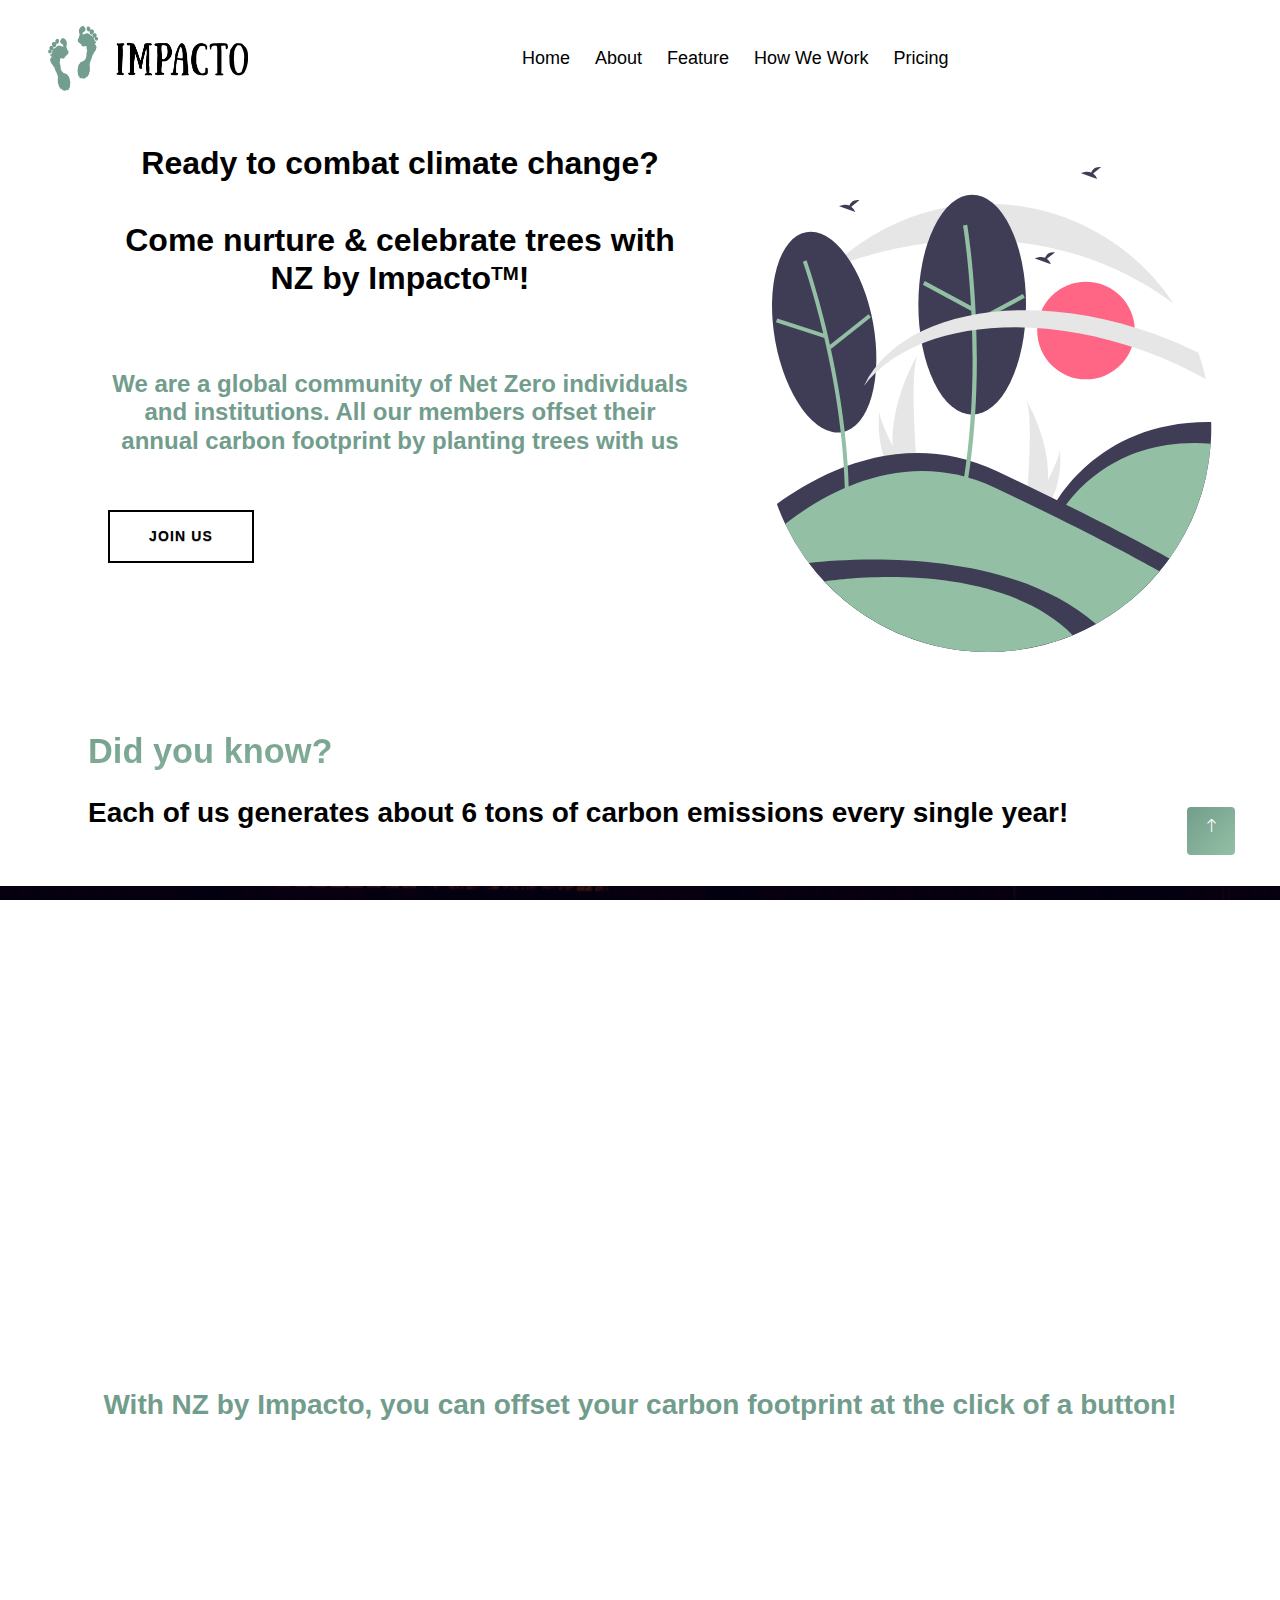
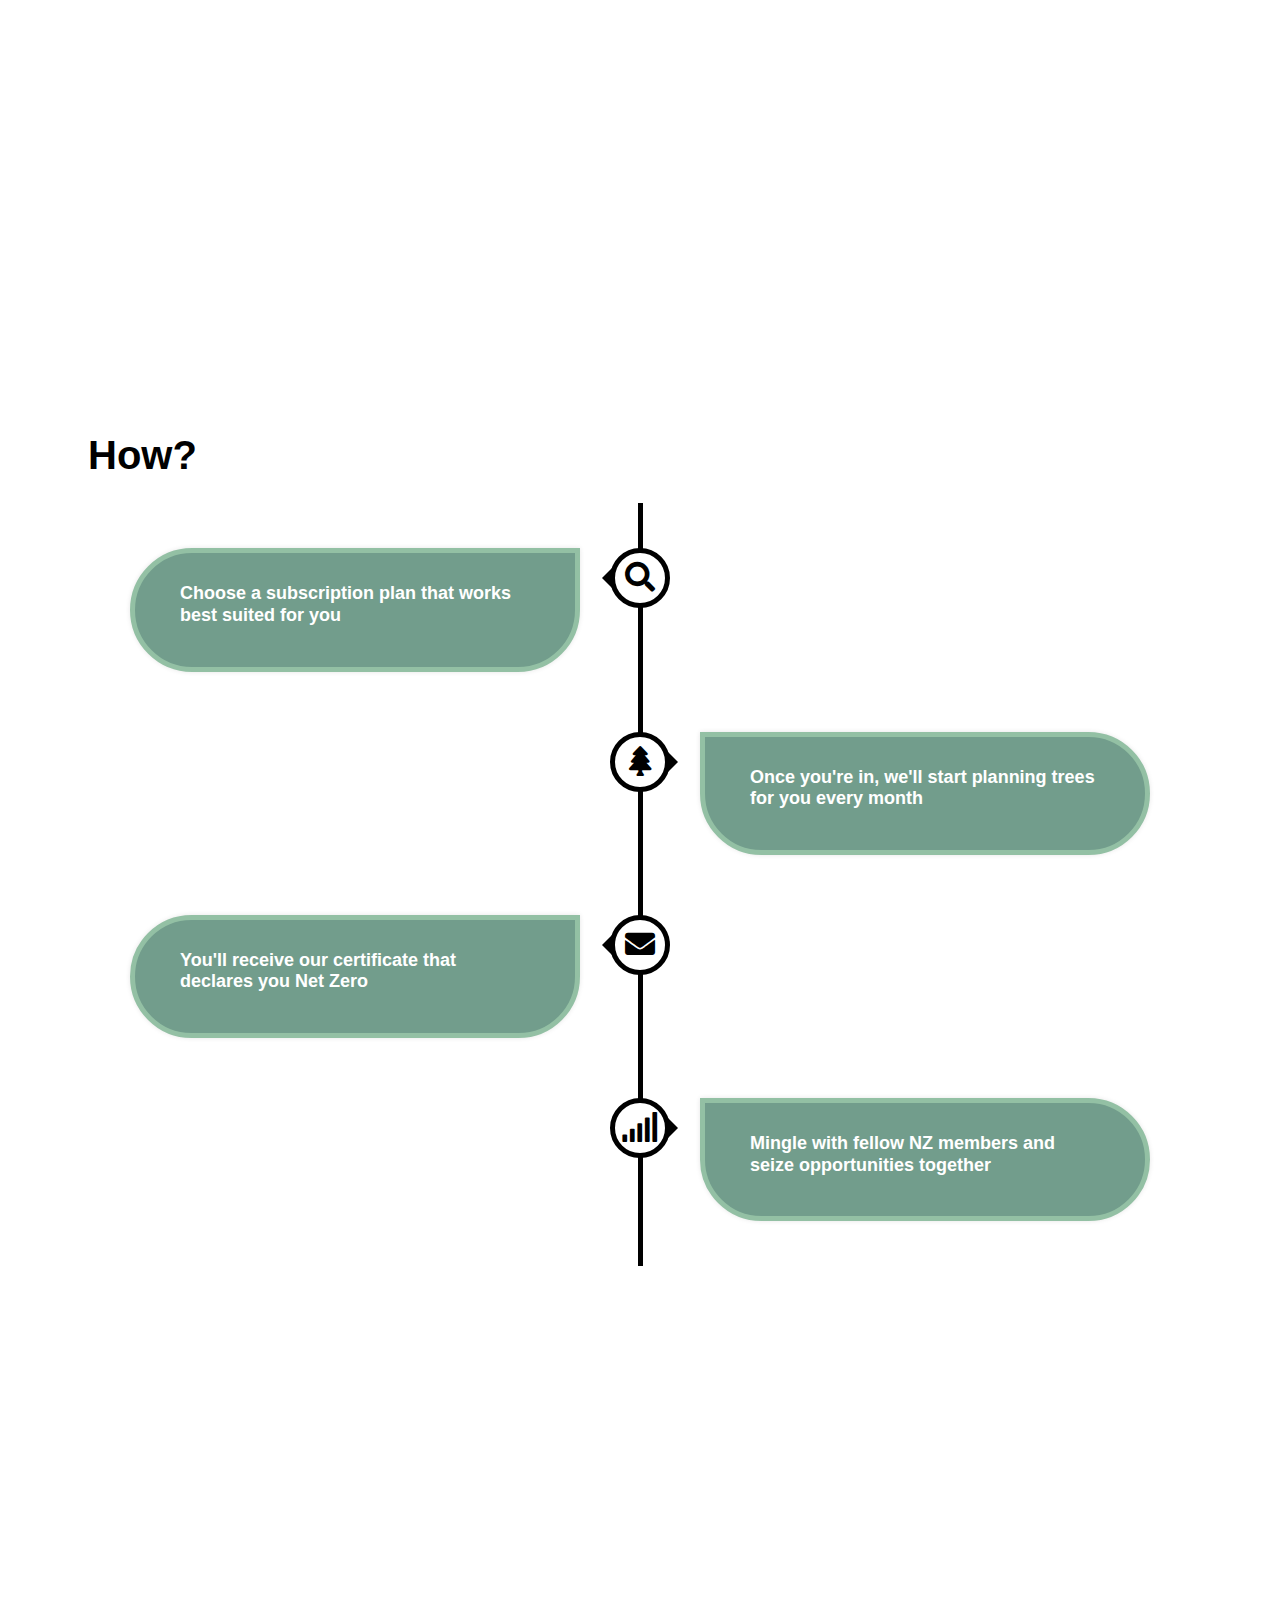
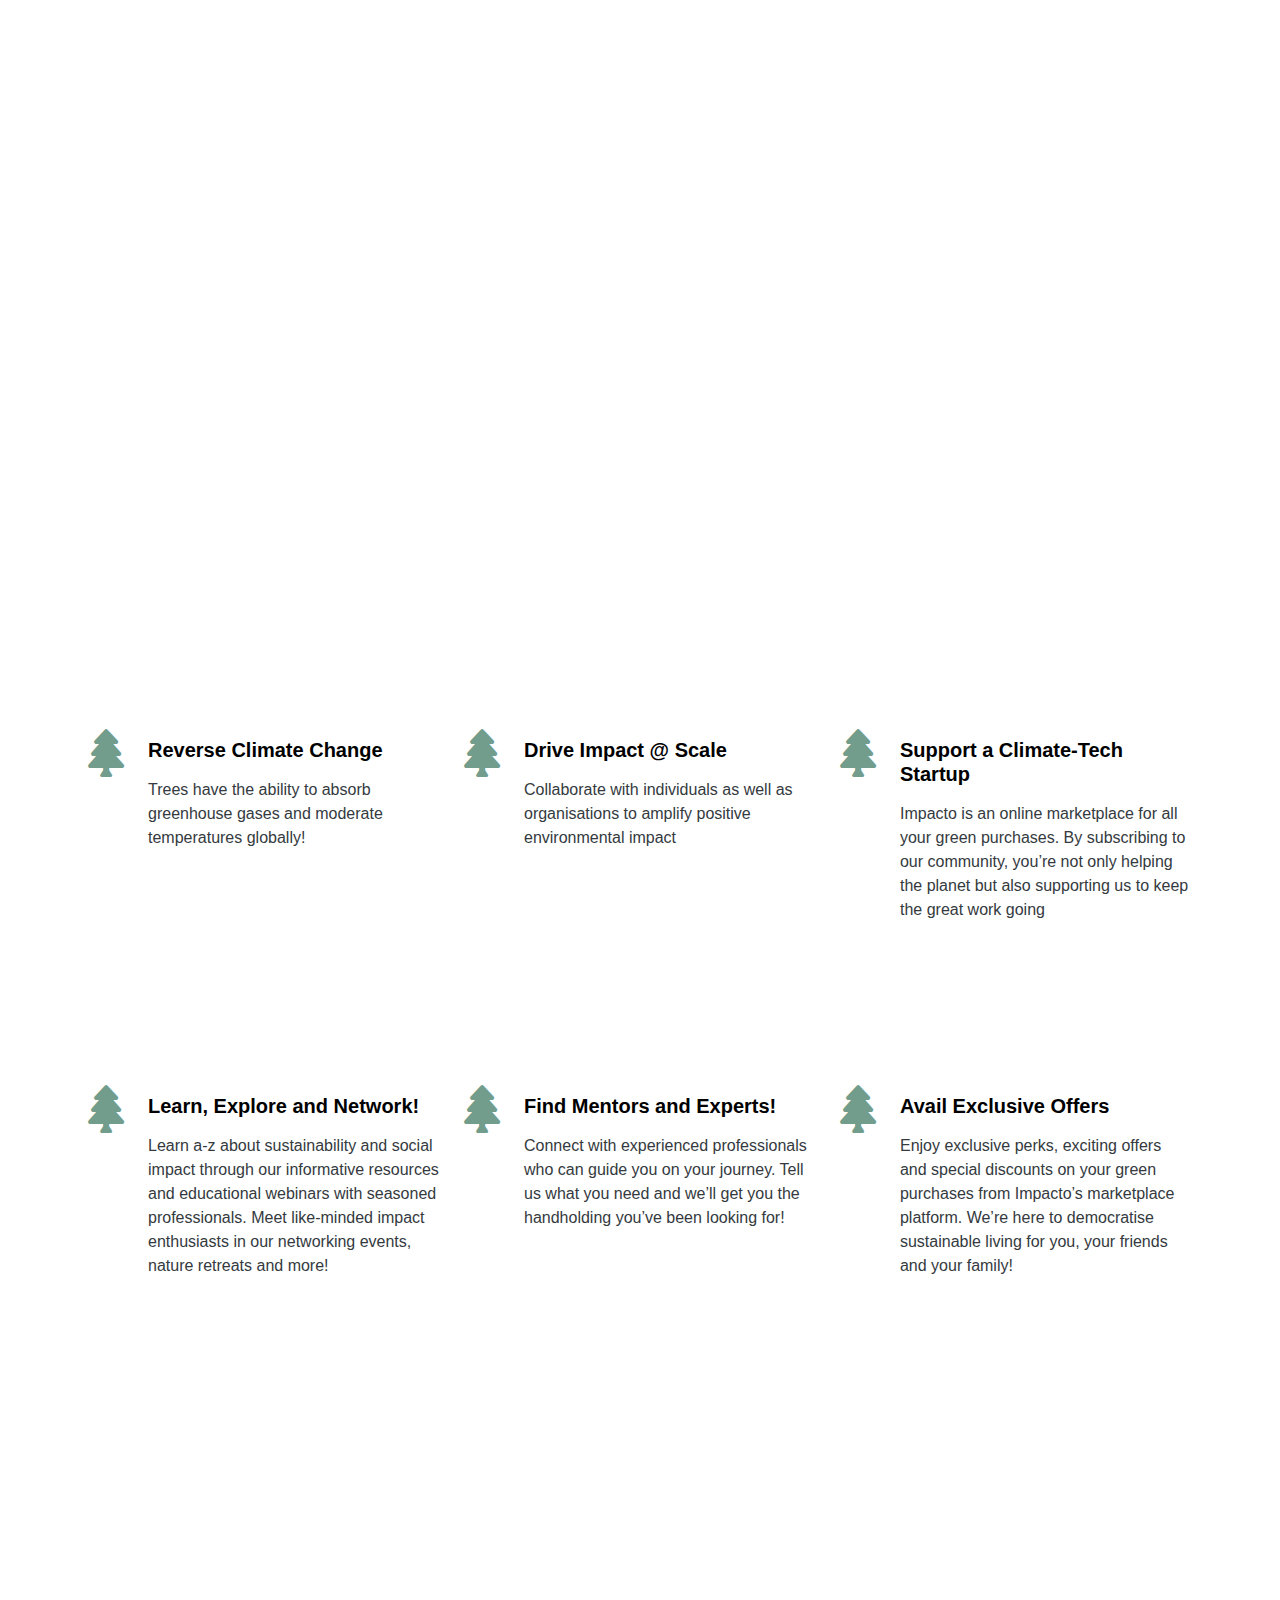
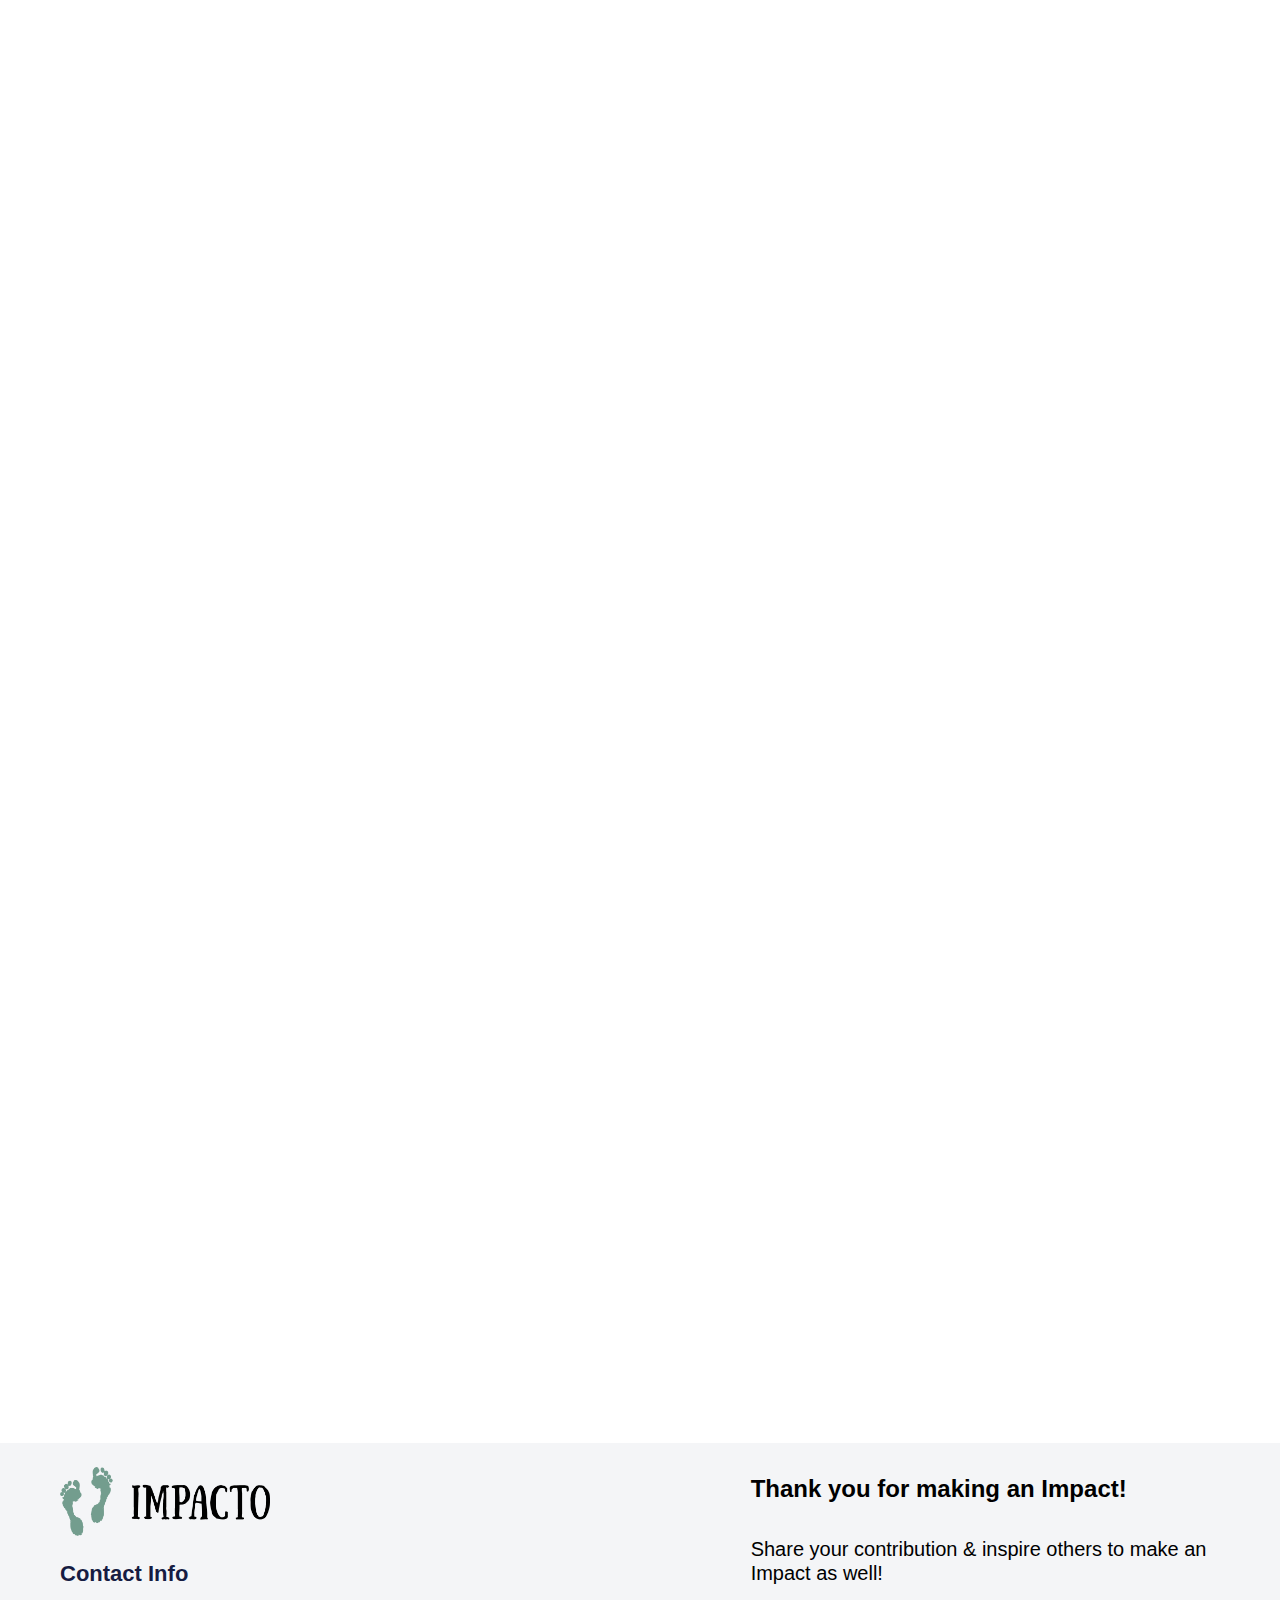
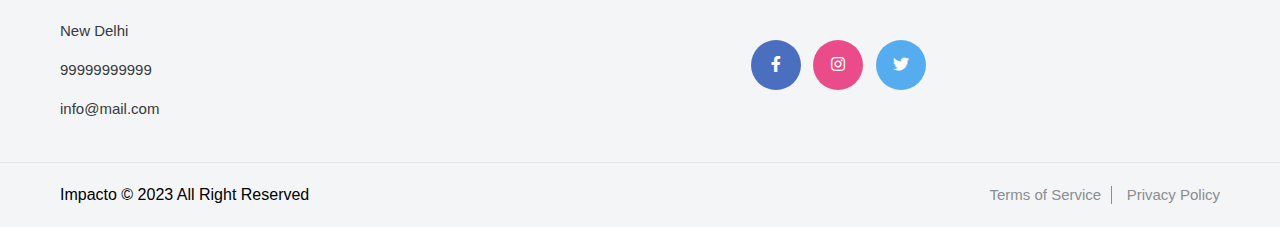
==== index.html @ 7f981d66 "Update index.html" ====
<!DOCTYPE html>
<html lang="en">
  <head>
    <meta charset="utf-8">
    <title>Impacto</title>
    <meta content="width=device-width, initial-scale=1.0" name="viewport">
    <meta content="" name="keywords">
    <meta content="" name="description">
    <!-- Favicon -->
    <link href="img/LOGO_FINAL/IMPACTO_LOGO_FINAL-03.png" rel="icon">
    <!-- <link href="https://fonts.cdnfonts.com/css/sunday" rel="stylesheet"> -->
    <!-- <link href="https://www.dafontfree.net/embed/c3VuZGF5LXJlZ3VsYXImZGF0YS81MS9zLzIxOTYzL1N1bmRheS1SZWd1bGFyLm90Zg" rel="stylesheet" type="text/css"/> -->
    <!-- Icon Font Stylesheet -->
    <link href="https://cdnjs.cloudflare.com/ajax/libs/font-awesome/5.10.0/css/all.min.css" rel="stylesheet">
    <link href="https://cdn.jsdelivr.net/npm/bootstrap-icons@1.4.1/font/bootstrap-icons.css" rel="stylesheet">
    <!-- Libraries Stylesheet -->
    <link href="lib/animate/animate.min.css" rel="stylesheet">
    <link href="lib/owlcarousel/assets/owl.carousel.min.css" rel="stylesheet">
    <!-- Customized Bootstrap Stylesheet -->
    <link href="css/bootstrap.min.css" rel="stylesheet">
    <!-- Template Stylesheet -->
    <link href="css/style.css" rel="stylesheet">
  </head>
  <body data-bs-spy="scroll" data-bs-target=".navbar" data-bs-offset="51">
    <div class="container-xxl bg-brn p-0">
      <!-- Navbar & Hero Start -->
      <div class="container-xxl position-relative p-0" id="home">
        <nav class="navbar navbar-expand-lg navbar-light px-4 px-lg-5 py-3 py-lg-0">
          <a href="" class="navbar-brand p-0">
            <img src="img/LOGO_FINAL/cropped_logo.png" alt="Logo">
          </a>
          <button class="navbar-toggler" type="button" data-bs-toggle="collapse" data-bs-target="#navbarCollapse">
            <span class="fa fa-bars"></span>
          </button>
          <div class="collapse navbar-collapse" id="navbarCollapse">
            <div class="navbar-nav mx-auto py-0">
              <a href="#home" class="nav-item nav-link">Home</a>
              <a href="#about" class="nav-item nav-link">About</a>
              <a href="#feature" class="nav-item nav-link">Feature</a>
              <a href="#work" class="nav-item nav-link">How We Work</a>
              <a href="#pricing" class="nav-item nav-link">Pricing</a>
            </div>
            <!-- <div class="col-md-3 col-sm-3 col-xs-6" style="margin-top:-2rem;"><a href="#" class="btn btn-sm animated-button thar-three"><b>Join Us</b></a></div> -->
            <!-- <a href="" class="btn btn-secondary-gradient rounded-pill py-2 px-4 ms-3 d-none d-lg-block">Join Us</a> -->
          </div>
        </nav>
        <main class="main">
   <section class="section banner banner-section">
      <div class="container banner-column">
         <img class="banner-image" src="img/undraw_nature_m5ll.svg" alt="Illustration">
         <div class="container px-lg-5">
            <div class="row g-5">
              <h1 style="text-align: center; font-size: 2rem;">Ready to combat climate change? <br>
                <br>Come nurture & celebrate trees with NZ by Impacto<sup style="font-size:1.2rem">TM</sup>!
              </h1>
              <br>
              <div class="text-center text-lg-start">
                <h3 class=" animated slideInDown" style="color: #729D8C;text-align: center;  font-size: 1.5rem;margin-top: 3rem;">We are a global community of Net Zero individuals and institutions. All our members offset their annual carbon footprint by planting trees with us</h3>
                <br>
                <br>
                <div class="col-md-3 col-sm-3 col-xs-6" style="margin-top:-2rem; margin-bottom: 7rem; ">
                  <!-- <a href="#" class="btn btn-sm animated-button thar-three"><b>Read More</b></a>  -->
                  <a href="#" class="btn btn-sm animated-button thar-three animated slideInRight" style="background-color: #fff;">
                    <b>Join Us</b>
                  </a>
                </div>
              </div>
            </div>
          </div>
      </div>
   </section>
</main>
      </div>
      <!-- Navbar & Hero End -->
      <!-- <div class="parallax"><h1 style="color: #fff;">We Love Trees</h1></div> -->
      <!-- About Start -->
      <div class="container-xxl py-5" id="about">
        <div class="container py-5 px-lg-5">
          <div class="row g-5 align-items-center">
            <h5 class="text-primary-gradient fw-medium">
              <b></b>
            </h5>
            <h5 class="text-primary-gradient fw-medium" style="font-size:2.15rem;">
              <b> Did you know?</b>
            </h5>
            <!-- <h1 class="mb-4">Did you know?</h1> -->
            <h3 class="mb-4" style="text-align: justify;">Each of us generates about 6 tons of carbon emissions every single year!</h3>
          </div>
        </div>
      </div>
      <div class="parallax p-14" style="height: 50vh;">
        <!-- <h1 style="color: #fff;">We Love Trees</h1>  -->
      </div>
      <div class="container-xxl py-5" id="about">
        <div class="container py-5 px-lg-5">
          <div class="row g-5 align-items-center">
            <h5 class="text-primary-gradient fw-medium">
              <b></b>
            </h5>
            <div class="text-center text-lg-start">
              <!-- <h3 class=" animated slideInDown" style="color: #729D8C;text-align: center; font-family: cursive;">We are a global community of Net Zero individuals and institutions. All our members offset their carbon footprint by planting trees through Impacto!</h3> -->

              <h3 class=" animated slideInDown" style="color: #729D8C;text-align: center; ">
              With NZ by Impacto, you can offset your carbon footprint at the click of a button!</h3>
              <br>
              <br>
              <!-- 
                            <a href="" class="btn btn-secondary-gradient py-sm-3 px-4 px-sm-5 rounded-pill animated slideInRight">Read More</a><a href="" class="btn btn-secondary-gradient py-sm-3 px-4 px-sm-5 rounded-pill animated slideInRight">Contact Us</a> -->
            </div>
          </div>
        </div>
      </div>
      <div class="parallax p-5" style="height: 50vh;">
        <!-- <h1 style="color: #fff;">We Love Trees</h1>  -->
      </div>
      <!-- About End -->
      <div class="container-xxl py-5" id="work">
        <div class="container py-5 px-lg-5">
          <div class="row g-5 align-items-center">
            <h1 class="mb-4" style="margin-top: 5.5rem;">How?</h1>
            <div class="timeline2">
              <div class="container2 left">
                <i class="icon fa fa-search"></i>
                <div class="date"></div>
                <div class="content">
                  <h2>
                    <a href="#pricing" onMouseOver="this.style.color='#262B47'" onMouseOut="this.style.color='#fff'">Choose a subscription plan that works best suited for you</a>
                  </h2>
                </div>
              </div>
              <div class="container2 right">
                <i class="icon fa fa-tree"></i>
                <div class="date"></div>
                <div class="content">
                  <h2>Once you're in, we'll start planning trees for you every month</h2>
                </div>
              </div>
              <div class="container2 left">
                <i class="icon fa fa-envelope"></i>
                <div class="date"></div>
                <div class="content">
                  <h2>You'll receive our certificate that declares you Net Zero</h2>
                </div>
              </div>
              <div class="container2 right">
                <i class="icon fa fa-signal"></i>
                <div class="date"></div>
                <div class="content">
                  <h2>Mingle with fellow NZ members and seize opportunities together</h2>
                </div>
              </div>
            </div>
          </div>
        </div>
      </div>
      <div class="parallax p-2">
        <!-- <h1 style="color: #fff;">We Love Trees</h1>  -->
      </div>
      <!-- Features Start -->
      <div class="container-xxl py-5" id="feature">
        <div class="container py-5 px-lg-5">
          <div class="text-center wow fadeInUp" data-wow-delay="0.1s">
            <h5 class="text-primary-gradient fw-medium" style="font-size:2.15rem">
              <b>What’s in it for the planet?</b>
            </h5>
            <!-- <h3 class="mb-4">Curiosi-tree about our plan?</h3><h4 class="mb-4">What’s in it for the planet? </h4> -->
          </div>
          <div class="row mb-6">
            <div class="col-md-4">
              <div class="home-icon-block">
                <i aria-hidden="true" class="me-3 icon fa-3x fa fa-tree" style="color:#729d8c"></i>
                <div>
                  <h5 class="mb-3" style="color:#000;">
                    <b>Reverse Climate Change</b>
                  </h5>
                  <p class="m-0">Trees have the ability to absorb greenhouse gases and moderate temperatures globally!</p>
                </div>
              </div>
            </div>
            <div class="col-md-4">
              <div class="home-icon-block">
                <i aria-hidden="true" class="me-3 icon fa-3x fa fa-tree" style="color:#729d8c"></i>
                <div>
                  <h5 class="mb-3" style="color:#000;">
                    <b>Drive Impact @ Scale</b>
                  </h5>
                  <p class="m-0">Collaborate with individuals as well as organisations to amplify positive environmental impact </p>
                </div>
              </div>
            </div>
            <div class="col-md-4">
              <div class="home-icon-block">
                <i aria-hidden="true" class="me-3 icon fa-3x fa fa-tree" style="color:#729d8c"></i>
                <div>
                  <h5 class="mb-3" style="color:#000;">
                    <b>Support a Climate-Tech Startup</b>
                  </h5>
                  <p class="m-0">Impacto is an online marketplace for all your green purchases. By subscribing to our community, you’re not only helping the planet but also supporting us to keep the great work going</p>
                </div>
              </div>
            </div>
          </div>
        </div>
      </div>
      <!-- Features End -->
      <!--   <h1 style="text-align: center;color: #729D8C;">Ready to combat climate change? <br><br>Come nurture and celebrate trees with NZ by Impacto<sup style="font-size:1.4rem">TM</sup>!
              </h1> -->
      <!-- Features Start -->
      <div class="container-xxl py-5" id="feature">
        <div class="container py-5 px-lg-5">
          <div class="text-center wow fadeInUp" data-wow-delay="0.1s">
            <h5 class="text-primary-gradient fw-medium">
              <b></b>
            </h5>
            <h5 class="text-primary-gradient fw-medium" style="font-size:2.15rem">
              <b>What’s in it for the you?</b>
            </h5>
          </div>
          <div class="row mb-6">
            <div class="col-md-4">
              <div class="home-icon-block">
                <i aria-hidden="true" class="me-3 icon fa-3x fa fa-tree" style="color:#729d8c"></i>
                <div>
                  <h5 class="mb-3" style="color:#000;">
                    <b>Learn, Explore and Network!</b>
                  </h5>
                  <p class="m-0">Learn a-z about sustainability and social impact through our informative resources and educational webinars with seasoned professionals. Meet like-minded impact enthusiasts in our networking events, nature retreats and more! </p>
                </div>
              </div>
            </div>
            <div class="col-md-4">
              <div class="home-icon-block">
                <i aria-hidden="true" class="me-3 icon fa-3x fa fa-tree" style="color:#729d8c"></i>
                <div>
                  <h5 class="mb-3" style="color:#000;">
                    <b>Find Mentors and Experts!</b>
                  </h5>
                  <p class="m-0">Connect with experienced professionals who can guide you on your journey. Tell us what you need and we’ll get you the handholding you’ve been looking for!</p>
                </div>
              </div>
            </div>
            <div class="col-md-4">
              <div class="home-icon-block">
                <i aria-hidden="true" class="me-3 icon fa-3x fa fa-tree" style="color:#729d8c"></i>
                <div>
                  <h5 class="mb-3" style="color:#000;">
                    <b>Avail Exclusive Offers</b>
                  </h5>
                  <p class="m-0">Enjoy exclusive perks, exciting offers and special discounts on your green purchases from Impacto’s marketplace platform. We’re here to democratise sustainable living for you, your friends and your family!</p>
                </div>
              </div>
            </div>
          </div>
        </div>
      </div>
      <!-- Features End -->
      <div class="parallax p-3">
        <!-- <h1 style="color: #fff;">We Love Trees</h1>  -->
      </div>
      <br>
      <br>
      <br>
      <!-- Pricing Start -->
      <div class="container-xxl py-5" id="pricing">
        <div class="container py-5 px-lg-5">
          <div class="text-center wow fadeInUp" data-wow-delay="0.1s">
            <h5 class="text-primary-gradient fw-medium" style="font-size:2.15rem">
              <b>Choose Your Plan</b>
            </h5>
            <h3 class="mb-4">No matter where you are on the Earth, a small step can let you drive large impact!</h3>
          </div>
          <div class="tab-class text-center pricing wow fadeInUp" data-wow-delay="0.1s">
            <ul class="nav nav-pills d-inline-flex justify-content-center bg-primary-gradient rounded-pill mb-5">
              <li class="nav-item">
                <button class="nav-link active" data-bs-toggle="pill" href="#tab-1">India</button>
              </li>
              <li class="nav-item">
                <button class="nav-link" data-bs-toggle="pill" href="#tab-2">Global</button>
              </li>
            </ul>
            <div class="tab-content text-start">
              <div id="tab-1" class="tab-pane fade show p-0 active">
                <div class="row g-4">
                  <div class="col-lg-4">
                    <div class="bg-light rounded">
                      <!-- <img class="img-fluid" src="img/Images/trees-g524b28782_1920.jpg" alt=""> -->
                      <div class="border-bottom p-4 mb-4">
                        <h4 class="text-primary-gradient mb-1" style="text-align:center;">Individual Plan</h4>
                        <!-- <span>Powerful & Awesome Features</span> -->
                      </div>
                      <div class="p-4 pt-0">
                        <!-- <h1 class="mb-3"><small class="align-top" style="font-size: 22px; line-height: 45px;">Monthly Plan</small></h1> -->
                        <ul class="nav nav-pills d-inline-flex justify-content-center bg-primary-gradient rounded-pill mb-5">
                          <li class="nav-item">
                            <button class="nav-link active" data-bs-toggle="pill" href="#tab-indi_1">Monthly</button>
                          </li>
                          <li class="nav-item">
                            <button class="nav-link" data-bs-toggle="pill" href="#tab-indi_2">Yearly</button>
                          </li>
                        </ul>
                        <div class="tab2-content text-start">
                          <div id="tab-indi_1" class="tab2-pane fade show p-0 active">
                            <div class="d-flex justify-content-between mb-3">
                              <span>Trees Planted</span> 6 trees
                            </div>
                            <div class="d-flex justify-content-between mb-3">
                              <span>Estimated CO<sub>2</sub> absorbed</span>150Kg
                            </div>
                            <div class="d-flex justify-content-between mb-3">
                              <span>Pricing</span>INR 750
                            </div>
                            <script async src="https://js.stripe.com/v3/pricing-table.js"></script>
                            <stripe-pricing-table pricing-table-id="prctbl_1Mm2X5SF4CG3InP2ZTUTNJM8"publishable-key="pk_live_51Ls8lVSF4CG3InP29YPGhmNJ7ueSwc1CgFcf0blMbeCa6NEqRkitIkvCcpf1nN8zaiQAf5aSgOEPfrYXXxYC5vkG00Iglyr8tz">
                            </stripe-pricing-table>
                          </div>
                          <div id="tab-indi_2" class="tab2-pane fade p-0">
                            <div class="d-flex justify-content-between mb-3">
                              <span>Trees Planted</span> 72 trees
                            </div>
                            <div class="d-flex justify-content-between mb-3">
                              <span>Estimated CO<sub>2</sub> absorbed</span>1800Kg
                            </div>
                            <div class="d-flex justify-content-between mb-3">
                              <span>Pricing</span>INR 750
                            </div>
                            <a href="" class="btn btn-secondary-gradient  py-2 px-4 mt-4">Get Yearly</a>
                          </div>
                        </div>
                      </div>
                    </div>
                  </div>
                  <div class="col-lg-4">
                    <div class="bg-light rounded">
                      <!-- <img class="img-fluid" src="img/Images/trees-g524b28782_1920.jpg" alt=""> -->
                      <div class="border-bottom p-4 mb-4">
                        <h4 class="text-primary-gradient mb-1" style="text-align:center;">Family Plan</h4>
                        <!-- <span>Powerful & Awesome Features</span> -->
                      </div>
                      <div class="p-4 pt-0">
                        <!-- <h1 class="mb-3"><small class="align-top" style="font-size: 22px; line-height: 45px;">Monthly Plan</small></h1> -->
                        <ul class="nav nav-pills d-inline-flex justify-content-center bg-primary-gradient rounded-pill mb-5">
                          <li class="nav-item">
                            <button class="nav-link active" data-bs-toggle="pill" href="#tab-indi_3">Monthly</button>
                          </li>
                          <li class="nav-item">
                            <button class="nav-link" data-bs-toggle="pill" href="#tab-indi_4">Yearly</button>
                          </li>
                        </ul>
                        <div class="tab2-content text-start">
                          <div id="tab-indi_3" class="tab2-pane fade show p-0 active">
                            <div class="d-flex justify-content-between mb-3">
                              <span>Trees Planted</span> 24 trees
                            </div>
                            <div class="d-flex justify-content-between mb-3">
                              <span>Estimated CO<sub>2</sub> absorbed</span>600Kg
                            </div>
                            <div class="d-flex justify-content-between mb-3">
                              <span>Pricing</span>INR 3000
                            </div>
                            <a href="" class="btn btn-secondary-gradient  py-2 px-4 mt-4">Get Monthly</a>
                          </div>
                          <div id="tab-indi_4" class="tab2-pane fade p-0">
                            <div class="d-flex justify-content-between mb-3">
                              <span>Trees Planted</span> 288 trees
                            </div>
                            <div class="d-flex justify-content-between mb-3">
                              <span>Estimated CO<sub>2</sub> absorbed</span>7200Kg
                            </div>
                            <div class="d-flex justify-content-between mb-3">
                              <span>Pricing</span>INR 30000
                            </div>
                            <a href="" class="btn btn-secondary-gradient  py-2 px-4 mt-4">Get Yearly</a>
                          </div>
                        </div>
                      </div>
                    </div>
                  </div>
                  <div class="col-lg-4">
                    <div class="bg-light rounded">
                      <!-- <img class="img-fluid" src="img/Images/trees-g524b28782_1920.jpg" alt=""> -->
                      <div class="border-bottom p-4 mb-4">
                        <h4 class="text-primary-gradient mb-1" style="text-align:center;">Business Plan</h4>
                        <!-- <span>Powerful & Awesome Features</span> -->
                      </div>
                      <div class="p-4 pt-0">
                        <!-- <h1 class="mb-3"><small class="align-top" style="font-size: 22px; line-height: 45px;">Monthly Plan</small></h1> -->
                        <ul class="nav nav-pills d-inline-flex justify-content-center bg-primary-gradient rounded-pill mb-5">
                          <li class="nav-item">
                            <button class="nav-link active" data-bs-toggle="pill" href="#tab-indi_5">Monthly</button>
                          </li>
                          <li class="nav-item">
                            <button class="nav-link" data-bs-toggle="pill" href="#tab-indi_6">Yearly</button>
                          </li>
                        </ul>
                        <div class="tab2-content text-start">
                          <div id="tab-indi_5" class="tab2-pane fade show p-0 active">
                            <div class="d-flex justify-content-between mb-3">
                              <span>Offset the carbon footprint of your entire company! 
Each employee collectively can contribute to save the planet 🌎</span>
                            </div>
                            <a href="" class="btn btn-secondary-gradient  py-2 px-4 mt-4">Get Monthly</a>
                          </div>
                          <div id="tab-indi_6" class="tab2-pane fade p-0">
                            <div class="d-flex justify-content-between mb-3">
                              <span>Offset the carbon footprint of your entire company! 
Each employee collectively can contribute to save the planet 🌎</span>
                            </div>
                            <a href="" class="btn btn-secondary-gradient  py-2 px-4 mt-4">Get Yearly</a>
                          </div>
                        </div>
                      </div>
                    </div>
                  </div>
                </div>
              </div>
              <div id="tab-2" class="tab-pane fade p-0">
                <div class="row g-4">
                  <div class="col-lg-4">
                    <div class="bg-light rounded">
                      <!-- <img class="img-fluid" src="img/Images/trees-g524b28782_1920.jpg" alt=""> -->
                      <div class="border-bottom p-4 mb-4">
                        <h4 class="text-primary-gradient mb-1" style="text-align:center;">Individual Plan</h4>
                        <!-- <span>Powerful & Awesome Features</span> -->
                      </div>
                      <div class="p-4 pt-0">
                        <!-- <h1 class="mb-3"><small class="align-top" style="font-size: 22px; line-height: 45px;">Monthly Plan</small></h1> -->
                        <ul class="nav nav-pills d-inline-flex justify-content-center bg-primary-gradient rounded-pill mb-5">
                          <li class="nav-item">
                            <button class="nav-link active" data-bs-toggle="pill" href="#tab-indi_11">Monthly</button>
                          </li>
                          <li class="nav-item">
                            <button class="nav-link" data-bs-toggle="pill" href="#tab-indi_12">Yearly</button>
                          </li>
                        </ul>
                        <div class="tab2-content text-start">
                          <div id="tab-indi_11" class="tab2-pane fade show p-0 active">
                            <div class="d-flex justify-content-between mb-3">
                              <span>Trees Planted</span> 16 trees
                            </div>
                            <div class="d-flex justify-content-between mb-3">
                              <span>Estimated CO<sub>2</sub> absorbed</span>516.12Kg
                            </div>
                            <div class="d-flex justify-content-between mb-3">
                              <span>Pricing</span>USD 25
                            </div>
                            <a href="" class="btn btn-secondary-gradient  py-2 px-4 mt-4">Get Monthly</a>
                          </div>
                          <div id="tab-indi_12" class="tab2-pane fade p-0">
                            <div class="d-flex justify-content-between mb-3">
                              <span>Trees Planted</span> 192 trees
                            </div>
                            <div class="d-flex justify-content-between mb-3">
                              <span>Estimated CO<sub>2</sub> absorbed</span>6193.54Kg
                            </div>
                            <div class="d-flex justify-content-between mb-3">
                              <span>Pricing</span>USD 250
                            </div>
                            <a href="" class="btn btn-secondary-gradient  py-2 px-4 mt-4">Get Yearly</a>
                          </div>
                        </div>
                      </div>
                    </div>
                  </div>
                  <div class="col-lg-4">
                    <div class="bg-light rounded">
                      <!-- <img class="img-fluid" src="img/Images/trees-g524b28782_1920.jpg" alt=""> -->
                      <div class="border-bottom p-4 mb-4">
                        <h4 class="text-primary-gradient mb-1" style="text-align:center;">Family Plan</h4>
                        <!-- <span>Powerful & Awesome Features</span> -->
                      </div>
                      <div class="p-4 pt-0">
                        <!-- <h1 class="mb-3"><small class="align-top" style="font-size: 22px; line-height: 45px;">Monthly Plan</small></h1> -->
                        <ul class="nav nav-pills d-inline-flex justify-content-center bg-primary-gradient rounded-pill mb-5">
                          <li class="nav-item">
                            <button class="nav-link active" data-bs-toggle="pill" href="#tab-indi_13">Monthly</button>
                          </li>
                          <li class="nav-item">
                            <button class="nav-link" data-bs-toggle="pill" href="#tab-indi_14">Yearly</button>
                          </li>
                        </ul>
                        <div class="tab2-content text-start">
                          <div id="tab-indi_13" class="tab2-pane fade show p-0 active">
                            <div class="d-flex justify-content-between mb-3">
                              <span>Trees Planted</span> 64 trees
                            </div>
                            <div class="d-flex justify-content-between mb-3">
                              <span>Estimated CO<sub>2</sub> absorbed</span>2064.48Kg
                            </div>
                            <div class="d-flex justify-content-between mb-3">
                              <span>Pricing</span>USD 100
                            </div>
                            <a href="" class="btn btn-secondary-gradient  py-2 px-4 mt-4">Get Monthly</a>
                          </div>
                          <div id="tab-indi_14" class="tab2-pane fade p-0">
                            <div class="d-flex justify-content-between mb-3">
                              <span>Trees Planted</span> 768 trees
                            </div>
                            <div class="d-flex justify-content-between mb-3">
                              <span>Estimated CO<sub>2</sub> absorbed</span>24774.16Kg
                            </div>
                            <div class="d-flex justify-content-between mb-3">
                              <span>Pricing</span>USD 1000
                            </div>
                            <a href="" class="btn btn-secondary-gradient  py-2 px-4 mt-4">Get Yearly</a>
                          </div>
                        </div>
                      </div>
                    </div>
                  </div>
                  <div class="col-lg-4">
                    <div class="bg-light rounded">
                      <!-- <img class="img-fluid" src="img/Images/trees-g524b28782_1920.jpg" alt=""> -->
                      <div class="border-bottom p-4 mb-4">
                        <h4 class="text-primary-gradient mb-1" style="text-align:center;">Business Plan</h4>
                        <!-- <span>Powerful & Awesome Features</span> -->
                      </div>
                      <div class="p-4 pt-0">
                        <!-- <h1 class="mb-3"><small class="align-top" style="font-size: 22px; line-height: 45px;">Monthly Plan</small></h1> -->
                        <ul class="nav nav-pills d-inline-flex justify-content-center bg-primary-gradient rounded-pill mb-5">
                          <li class="nav-item">
                            <button class="nav-link active" data-bs-toggle="pill" href="#tab-indi_15">Monthly</button>
                          </li>
                          <li class="nav-item">
                            <button class="nav-link" data-bs-toggle="pill" href="#tab-indi_16">Yearly</button>
                          </li>
                        </ul>
                        <div class="tab2-content text-start">
                          <div id="tab-indi_15" class="tab2-pane fade show p-0 active">
                            <div class="d-flex justify-content-between mb-3">
                              <span>Offset the carbon footprint of your entire company! 
Each employee collectively can contribute to save the planet 🌎</span>
                            </div>
                            <a href="" class="btn btn-secondary-gradient  py-2 px-4 mt-4">Get Monthly</a>
                          </div>
                          <div id="tab-indi_16" class="tab2-pane fade p-0">
                            <div class="d-flex justify-content-between mb-3">
                              <span>Offset the carbon footprint of your entire company! 
Each employee collectively can contribute to save the planet 🌎</span>
                            </div>
                            <a href="" class="btn btn-secondary-gradient  py-2 px-4 mt-4">Get Yearly</a>
                          </div>
                        </div>
                      </div>
                    </div>
                  </div>
                </div>
              </div>
            </div>
          </div>
        </div>
      </div>
      <!-- Pricing End -->
      <footer class="main-footer">
        <div class="container">
          <!--Widgets Section-->
          <div class="widgets-section">
            <div class="row clearfix">
              <!--Column-->
              <div class="">
                <div class="row clearfix">
                  <!--Footer Column-->
                  <div class="footer-column col-lg-7 col-md-6 col-sm-12">
                    <div class="footer-widget about-widget">
                      <div class="logo">
                        <br>
                        <a href="#">
                          <img src="img/LOGO_FINAL/cropped_logo.png" alt="" />
                        </a>
                      </div>
                      <h2>Contact Info</h2>
                      <ul class="info-list">
                        <li>New Delhi</li>
                        <li>99999999999</li>
                        <li>info@mail.com</li>
                      </ul>
                    </div>
                  </div>
                  <!--Footer Column-->
                  <div class="footer-column col-lg-5 col-md-6 col-sm-12">
                    <div class="footer-widget links-widget">
                      <div class="text">
                        <h4>Thank you for making an Impact!</h4>
                        <h5>Share your contribution & inspire others to make an Impact as well!</h5>
                      </div>
                      <div class="footer-column col-lg-6 col-md-6 col-sm-12">
                        <div class="footer-widget info-widget">
                          <!-- Social Links -->
                          <ul class="social-links">
                            <li class="facebook">
                              <a href="#">
                                <span class="fab fa-facebook-f"></span>
                              </a>
                            </li>
                            <li class="instagram">
                              <a href="#">
                                <span class="fab fa-instagram"></span>
                              </a>
                            </li>
                            <li class="twitter">
                              <a href="#">
                                <span class="fab fa-twitter"></span>
                              </a>
                            </li>
                          </ul>
                        </div>
                      </div>
                    </div>
                  </div>
                </div>
              </div>
            </div>
          </div>
        </div>
        <!-- Footer Bottom -->
        <div class="footer-bottom">
          <div class="container">
            <div class="row clearfix">
              <div class="column col-lg-6 col-md-12 col-sm-12">
                <div class="copyright">
                  <span class="theme_color">Impacto</span> &copy; 2023 All Right Reserved
                </div>
              </div>
              <div class="column col-lg-6 col-md-12 col-sm-12">
                <ul class="footer-nav">
                  <li>
                    <a href="#">Terms of Service</a>
                  </li>
                  <li>
                    <a href="#">Privacy Policy</a>
                  </li>
                </ul>
              </div>
            </div>
          </div>
        </div>
      </footer>
      <!-- Back to Top -->
      <a href="#" class="btn btn-lg btn-lg-square back-to-top pt-2">
        <i class="bi bi-arrow-up text-white"></i>
      </a>
    </div>
    <!-- JavaScript Libraries -->
    <script src="https://code.jquery.com/jquery-3.4.1.min.js"></script>
    <script src="https://cdn.jsdelivr.net/npm/bootstrap@5.0.0/dist/js/bootstrap.bundle.min.js"></script>
    <script src="lib/wow/wow.min.js"></script>
    <script src="lib/easing/easing.min.js"></script>
    <script src="lib/waypoints/waypoints.min.js"></script>
    <script src="lib/counterup/counterup.min.js"></script>
    <script src="lib/owlcarousel/owl.carousel.min.js"></script>
    <!-- Template Javascript -->
    <script src="js/main.js"></script>
  </body>
</html>
---- css/style.css ----
/********** Template CSS **********/
:root {
    --primary: #729D8C;
    --secondary: #93C0A4;
    --light: #F0F6FF;
    --dark: #000;
}
/*@import url('https://fonts.cdnfonts.com/css/sans-serif');*/

/*** Spinner ***/
#spinner {
    opacity: 0;
    visibility: hidden;
    transition: opacity .5s ease-out, visibility 0s linear .5s;
    z-index: 99999;
}

#spinner.show {
    transition: opacity .5s ease-out, visibility 0s linear 0s;
    visibility: visible;
    opacity: 1;
}


/*** Heading ***/
h1,
h2,
.fw-bold {
    font-weight: 700 !important;
}

h3,
h4,
.fw-semi-bold {
    font-weight: 600 !important;
}

h5,
h6,
.fw-medium {
    font-weight: 500 !important;
}


/*** Gradient Text & BG ***/
.text-primary-gradient {
    background: linear-gradient(to bottom right, var(--primary), var(--secondary));
    -webkit-background-clip: text;
    -webkit-text-fill-color: transparent;
}

.text-secondary-gradient {
    background: linear-gradient(to bottom right, var(--secondary), var(--primary));
    -webkit-background-clip: text;
    -webkit-text-fill-color: transparent;
}

.bg-primary-gradient {
    background: linear-gradient(to bottom right, var(--primary), var(--secondary));
}

.bg-secondary-gradient {
    background: linear-gradient(to bottom right, var(--secondary), var(--primary));
}


/*** Button ***/
.btn {
    transition: .5s;
}

.btn.btn-primary-gradient,
.btn.btn-secondary-gradient {
    position: relative;
    overflow: hidden;
    border: none;
    color: #FFFFFF;
    z-index: 1;
}

.btn.btn-primary-gradient::after,
.btn.btn-secondary-gradient::after {
    position: absolute;
    content: "";
    top: 0;
    left: 0;
    width: 100%;
    height: 100%;
    transition: .5s;
    z-index: -1;
    opacity: 0;
}

.btn.btn-primary-gradient,
.btn.btn-secondary-gradient::after {
    background: linear-gradient(to bottom right, var(--primary), var(--secondary));
}

.btn.btn-secondary-gradient,
.btn.btn-primary-gradient::after {
    background: #000;
    margin-top: 1.5rem;
}

.btn.btn-primary-gradient:hover::after,
.btn.btn-secondary-gradient:hover::after {
    opacity: 1;
}

.btn-square {
    width: 38px;
    height: 38px;
}

.btn-sm-square {
    width: 32px;
    height: 32px;
}

.btn-lg-square {
    width: 48px;
    height: 48px;
}

.btn-square,
.btn-sm-square,
.btn-lg-square {
    padding: 0;
    display: flex;
    align-items: center;
    justify-content: center;
    font-weight: normal;
    border-radius: 50px;
}

.back-to-top {
    position: fixed;
    display: none;
    right: 45px;
    bottom: 45px;
    z-index: 99;
    border: none;
    background: linear-gradient(to bottom right, var(--primary), var(--secondary));
}


/*** Navbar ***/
.navbar-light .navbar-nav .nav-link {
    position: relative;
    margin-right: 25px;
    padding: 45px 0;
    font-family: Century Gothic,CenturyGothic,AppleGothic,sans-serif; 
    font-size: 18px;
    font-weight: 500;
    color: #000 !important;
    outline: none;
    transition: .5s;
}

.navbar-light .navbar-nav .nav-link::before {
    position: absolute;
    content: "";
    width: 0;
    height: 0;
    top: -30px;
    left: 50%;
    transform: translateX(-50%);
    border: 10px solid;
    border-color: var(--light) transparent transparent transparent;
    transition: .5s;
}

.sticky-top.navbar-light .navbar-nav .nav-link {
    padding: 20px 0;
    color: var(--dark) !important;
}

.navbar-light .navbar-nav .nav-link:hover::before,
.navbar-light .navbar-nav .nav-link.active::before {
   
}

.navbar-light .navbar-brand h1 {
    color: #FFFFFF;
}

.navbar-light .navbar-brand img {
    max-height: 65px;
    transition: .5s;
}

.sticky-top.navbar-light .navbar-brand img {
    max-height: 65px;
}

@media (max-width: 991.98px) {
    .sticky-top.navbar-light {
        position: relative;
        background: #FFFFFF;
    }

    .navbar-light .navbar-collapse {
        margin-top: 15px;
        border-top: 1px solid #DDDDDD;
    }

    .navbar-light .navbar-nav .nav-link,
    .sticky-top.navbar-light .navbar-nav .nav-link {
        padding: 10px 0;
        margin-left: 0;
        color: var(--dark) !important;
    }

    .navbar-light .navbar-nav .nav-link::before {
        display: none;
    }

    .navbar-light .navbar-nav .nav-link:hover,
    .navbar-light .navbar-nav .nav-link.active {
        color: var(--primary) !important;
    }

    .navbar-light .navbar-brand h1 {
        background: linear-gradient(to bottom right, var(--primary), var(--secondary));
        -webkit-background-clip: text;
        -webkit-text-fill-color: transparent;
    }

    .navbar-light .navbar-brand img {
        max-height: 45px;
    }
}

@media (min-width: 992px) {
    .navbar-light {
        position: absolute;
        width: 100%;
        top: 0;
        left: 0;
        z-index: 999;
    }
    
    .sticky-top.navbar-light {
        position: fixed;
        background: #FFFFFF;
    }

    .sticky-top.navbar-light .navbar-nav .nav-link::before {
        border-top-color: var(--primary);
    }

    .sticky-top.navbar-light .navbar-brand h1 {
        background: linear-gradient(to bottom right, var(--primary), var(--secondary));
        -webkit-background-clip: text;
        -webkit-text-fill-color: transparent;
    }
}


/*** Hero Header ***/
.hero-header {
    margin-bottom: 0rem;
    padding: 9rem 0 0 0;
    background:
        url(../img/),
        url(../img/),
        linear-gradient(to bottom right, #fff, #fff);
    background-position:
        left 0px top 0px,
        right 0px top 50%,
        center bottom;
    background-repeat: no-repeat;
}

@media (max-width: 991.98px) {
    .hero-header {
        padding: 6rem 0 9rem 0;
    }
}


/*** Feature ***/
.feature-item {
    transition: .5s;
    height: 470px;
}

.feature-item:hover {
    margin-top: -15px;
    box-shadow: 0 .5rem 1.5rem rgba(0, 0, 0, .08);
}


/*** Pricing ***/
.pricing .nav {
    padding: 2px;
}

.pricing .nav-link {
    padding: 12px 30px;
    font-weight: 500;
    color: var(--dark);
    background: #FFFFFF;
}

.pricing .nav-item:first-child .nav-link {
    border-radius: 30px 0 0 30px;
}

.pricing .nav-item:last-child .nav-link {
    border-radius: 0 30px 30px 0;
}

.pricing .nav-link.active {
    color: #FFFFFF;
    background: linear-gradient(to bottom right, var(--primary), var(--secondary));
}


/*** Screenshot ***/
.screenshot-carousel {
    position: relative;
    width: 253px;
    height: 500px;
    padding: 15px;
    margin-right: 30px;
}

.screenshot-carousel::before {
    position: absolute;
    content: "";
    width: 100%;
    height: 100%;
    top: 0;
    left: 0;
    background-size: 253px 500px;
    z-index: 1;
}

.screenshot-carousel .owl-item img {
    position: relative;
    width: 273px;
    height: 500px;
    border-radius: 6%;
}

.screenshot-carousel .owl-dots {
    position: absolute;
    top: 50%;
    right: -30px;
    transform: translateY(-50%);
    display: flex;
    flex-direction: column;
    align-items: center;
    justify-content: center;
}

.screenshot-carousel .owl-dot {
    position: relative;
    display: inline-block;
    margin: 5px 0;
    width: 15px;
    height: 15px;
    background: linear-gradient(to bottom right, var(--primary), var(--secondary));
    border-radius: 15px;
    transition: .5s;
}

.screenshot-carousel .owl-dot::after {
    position: absolute;
    content: "";
    width: 5px;
    height: 5px;
    top: 5px;
    left: 5px;
    background: #FFFFFF;
    border-radius: 5px;
}

.screenshot-carousel .owl-dot.active {
    box-shadow: 0 0 10px var(--dark);
}


/*** Testimonial ***/
.testimonial-carousel .owl-item .testimonial-item,
.testimonial-carousel .owl-item .testimonial-item * {
    transition: .5s;
}

.testimonial-carousel .owl-item.center .testimonial-item {
    background: linear-gradient(to bottom right, var(--primary), var(--secondary));
}

.testimonial-carousel .owl-item.center .testimonial-item h5,
.testimonial-carousel .owl-item.center .testimonial-item p {
    color: #FFFFFF !important;
}

.testimonial-carousel .owl-nav {
    margin-top: 30px;
    display: flex;
    justify-content: center;
}

.testimonial-carousel .owl-nav .owl-prev,
.testimonial-carousel .owl-nav .owl-next {
    margin: 0 12px;
    width: 50px;
    height: 50px;
    display: flex;
    align-items: center;
    justify-content: center;
    color: #FFFFFF;
    background: linear-gradient(to bottom right, var(--primary), var(--secondary));
    border-radius: 60px;
    font-size: 18px;
    transition: .5s;
}

.testimonial-carousel .owl-nav .owl-prev:hover,
.testimonial-carousel .owl-nav .owl-next:hover {
    background: linear-gradient(to bottom right, var(--secondary), var(--primary));
}


/*** Footer ***/
.footer {
    margin-top: 0rem;
    padding-top: 3rem;
    background:
        linear-gradient(to bottom right, var(--primary), var(--secondary));
    background-position:
        left 0px bottom 0px,
        right 0px top 50%,
        center top;
    background-repeat: no-repeat;
}

.footer .btn.btn-social {
    margin-right: 5px;
    width: 40px;
    height: 40px;
    display: flex;
    align-items: center;
    justify-content: center;
    color: var(--light);
    border: 1px solid rgba(256, 256, 256, .1);
    border-radius: 40px;
    transition: .3s;
}

.footer .btn.btn-social:hover {
    color: var(--primary);
}

.footer .btn.btn-link {
    display: block;
    margin-bottom: 10px;
    padding: 0;
    text-align: left;
    color: var(--light);
    font-weight: normal;
    transition: .3s;
}

.footer .btn.btn-link::before {
    position: relative;
    content: "\f105";
    font-family: Century Gothic,CenturyGothic,AppleGothic,sans-serif;
    font-weight: 900;
    margin-right: 10px;
}

.footer .btn.btn-link:hover {
    letter-spacing: 1px;
    box-shadow: none;
}

.footer .copyright {
    padding: 25px 0;
    font-size: 14px;
    border-top: 1px solid rgba(256, 256, 256, .1);
}

.footer .copyright a {
    color: var(--light);
}

.footer .footer-menu a {
    margin-right: 15px;
    padding-right: 15px;
    border-right: 1px solid rgba(255, 255, 255, .1);
}

.footer .footer-menu a:last-child {
    margin-right: 0;
    padding-right: 0;
    border-right: none;
}

.hvr {
    background-color: #FFF;
}
.hvr:hover {
    background-color: inherit;
}



 .roadmap {
     padding: 0px 50px;
}
 .roadmap .point {
     display: flex;
     flex-direction: column;
     padding: 10px 50px;
     position: relative;
}
 .roadmap .point:first-child .point-index {
     top: auto;
     bottom: 0;
     transform: translate(-50%, 2px) !important;
}
 .roadmap .point:last-child .point-index {
     top: 0;
     transform: translate(50%, -2px) !important;
}
 .roadmap .point:not(:last-child) {
     border-bottom: 2px solid #93C0A4;
}
 .roadmap .point:nth-child(odd) {
     align-items: flex-start;
}
 .roadmap .point:nth-child(odd):not(:first-child) {
     border-left: 2px solid #93C0A4;
}
 .roadmap .point:nth-child(odd) .point-index {
     left: 0;
     transform: translate(-50%, -50%);
}
 .roadmap .point:nth-child(even) {
     align-items: flex-end;
}
 .roadmap .point:nth-child(even):not(:last-child) {
     border-right: 2px solid #93C0A4;
}
 .roadmap .point:nth-child(even) .point-index {
     right: 0;
     transform: translate(50%, -50%);
}
 .roadmap .point .point-index {
     position: absolute;
     top: 50%;
     width: 40px;
     height: 40px;
     background: #BB9677;
     border: 2px solid #BB9677;
     border-radius: 50%;
     display: flex;
     align-items: center;
     justify-content: center;
     font-size: 23px;
     font-weight: bold;
     color: white;
}
 .roadmap .point .point-label {
     flex: 1 0 100%;
     width: 100%;
     font-size: 14px;
     margin-bottom: 5px;
     color: #729D8C;
}
 @media (min-width: 641px) {
     .roadmap .point .point-label {
         flex: 1 0 50%;
         width: 50%;
    }
}
 .roadmap .point .point-text {
     flex: 1 0 100%;
     width: 100%;
     font-size: 14px;
     color: rgb(145, 146, 148);;
}
 @media (min-width: 641px) {
     .roadmap .point .point-text {
         flex: 1 0 50%;
         width: 50%;
    }
}


.parallax {
  display: flex;
  justify-content: center;
  align-items: center;
  text-align: center;
  height: 100vh;
  width: 100%;
  background-image: linear-gradient(rgba(0,0,0,.4), rgba(0,0,0,.4)), url("../img/Images/avenue-g7f98dd411_1920.jpg");
  background-repeat: no-repeat;
  background-size: cover;
  background-attachment: fixed;
  color: #fff;
}
@media(max-width: 767.98px){
.parallax{
    background-attachment: scroll;
}
}

.p-2 {
  background-image: linear-gradient(rgba(0,0,0,.4), rgba(0,0,0,.4)), url("../img/Images/trees-g524b28782_1920.jpg");
}

.p-3 {
  background-image: linear-gradient(rgba(0,0,0,.4), rgba(0,0,0,.4)), url("../img/schrecksee-g3c3dabb18_1920.jpg");
}
.p-14 {
  background-image: linear-gradient(rgba(0,0,0,.4), rgba(0,0,0,.4)), url("../img/ngtv.png");
}
.p-5 {
  background-image: linear-gradient(rgba(0,0,0,.4), rgba(0,0,0,.4)), url("../img/pstv.png");
}

.fak.fa-tree-change-climate:before,
.fa-kit.fa-tree-change-climate:before{
  content: '\e03c';
}
.home-icon-block {
    display: flex;
}
.me-3 {
    margin-right: 1.5rem!important;
    margin-top: 1.5rem;
}

#process {
  margin-bottom: 40px;
  overflow-x: hidden;
}

#process .section-heading {
  margin-bottom: 40px;
}

.steps-pane img {
  height: 100px;
  margin-top: 18px;
  -ms-transform: skewX(-15deg);
  /* IE 9 */
  -webkit-transform: skewX(-15deg);
  /* Safari */
  -o-transform: skewX(-15deg);
  /* Standard syntax */
  -moz-transform: skewX(-15deg);
}

.pane-warp {
  height: 140px;
  width: 25px;
  margin-left: 20%;
  margin-top: 20px;
  -ms-transform: skewX(15deg);
  /* IE 9 */
  -webkit-transform: skewX(15deg);
  /* Safari */
  -o-transform: skewX(15deg);
  /* Standard syntax */
  -moz-transform: skewX(15deg);
}

.steps-pane {
  height: 140px;
  width: 140px;
  margin-left: 30px;
  box-shadow: 7px 0px 5px #bcbcbc;
}

.inverted-pane-warp {
  height: 140px;
  width: 25px;
  margin-left: 20%;
  -ms-transform: skewX(-15deg);
  /* IE 9 */
  -webkit-transform: skewX(-15deg);
  /* Safari */
  -o-transform: skewX(-15deg);
  /* Standard syntax */
  -moz-transform: skewX(-15deg);
}

.inverted-steps-pane {
  height: 140px;
  width: 140px;
  background: #bcbcbc;
  margin-left: 30px;
  box-shadow: 7px 0px 5px #bcbcbc;
}

.inverted-steps-pane p {
  -ms-transform: skewX(15deg);
  /* IE 9 */
  -webkit-transform: skewX(15deg);
  /* Safari */
  -o-transform: skewX(15deg);
  /* Standard syntax */
  -moz-transform: skewX(15deg);
  padding: 20px 10px 10px 10px;
}

@media(min-width: 900px) {
  .steps-timeline {
    /*border-top: 5px double #fc6429;*/
    padding-top: 20px;
    margin-top: 40px;
    margin-left: 3%;
    margin-right: 3%;
  }
  .steps-one,
  .steps-two,
  .steps-three,
  .steps-four,
  .steps-five {
    float: left;
    width: 25%;
    margin-top: -105px;
  }
  .step-wrap {
    height: 50px;
    width: 50px;
    border-radius: 50%;
    background: transparent;
    margin-left: 39%;
    border: 2px solid #729D8C;
  }
  .verticle-line {
    position: absolute;
    height: 57px;
    width: 5px;
    margin-left: 10px;
    marker-top: 10px;
  }
  .steps-stops {
    height: 25px;
    width: 25px;
    margin: 11px 10.1px;
    border-radius: 50%;
    background: #729D8C;
  }
  .end-circle {
    height: 15px;
    width: 15px;
    border-radius: 50%;
    position: absolute;
    margin-top: 19px;
    margin-left: -10px;
  }
  .inverted-end-circle {
    height: 15px;
    width: 15px;
    border-radius: 50%;
    position: absolute;
    margin-top: 19px;
    margin-left: 18.1%;
  }
}

@media(max-width: 899px) {
  #process .container-fluid {
    width: 50%;
  }
  .steps-timeline {
    border-left: 5px double #729D8C;
    margin-left: 35px;
  }
  .steps-one,
  .steps-two,
  .steps-three,
  .steps-four,
  .steps-five {
    margin-left: -25px;
  }
  .step-wrap,
  .steps-stops {
    float: left;
  }
  .steps-timeline {
    border-left: 2px solid $brand-primary;
    margin-left: 30px;
  }
  .pane-warp {
    margin-left: 30%;
  }
  .inverted-pane-warp {
    margin-left: 30%;
  }
  .verticle-line {
    position: absolute;
    width: 125px;
    height: 5px;
    margin-left: 5px;
    margin-top: 10px;
  }
  .steps-stops {
    height: 25px;
    width: 25px;
    margin: 11px 10px;
    border-radius: 50%;
    background: #729D8C;
  }
  .step-wrap {
    height: 50px;
    width: 50px;
    border-radius: 50%;
    background: transparent;
    margin-top: 125px;
    margin-left: -2px;
    border: 2px solid #729D8C;
  }
  .end-circle {
    height: 15px;
    width: 15px;
    border-radius: 50%;
    position: absolute;
    margin-top: -45px;
    margin-left: 15px;
  }
  .inverted-end-circle {
    height: 15px;
    width: 15px;
    border-radius: 50%;
    position: absolute;
    margin-top: 280px;
    margin-left: 15px;
  }
}

@media (max-width: 600px) {
  #process .container-fluid {
    width: 90%;
  }
}

@media (max-width: 400px) {
  .verticle-line {
    width: 105px;
  }
}

.back-orange {
  background: #729D8C;
}

.back-blue {
  background: #729D8C;
}



.main-footer{
    position:relative;
    background-color: #f4f5f7;
    background-repeat:repeat-x;
    background-position:right bottom;
}

.main-footer .footer-widget{
    position:relative;
    margin-bottom:40px;
}

.main-footer .widgets-section{
    position:relative;
}

.main-footer .footer-widget h2{
    position:relative;
    font-size:22px;
    font-weight:600;
    color:#161c42;
    line-height:1.2em;
    margin-bottom:30px;
    margin-top:25px;
    text-transform:capitalize;
}

.main-footer .about-widget{
    position:relative;
}

.main-footer .about-widget .logo {
    position: relative;
    margin-bottom: 15px;
    width: 210px;
}
.main-footer .about-widget .text{
    position:relative;
}

.main-footer .about-widget .text p{
    position:relative;
    color:#343a40;
    font-size:15px;
    line-height:1.7em;
    margin-bottom:20px;
}

.main-footer .about-widget .text p:last-child{
    margin-bottom:0px;
}

/* Footer List */

.main-footer .footer-list{
    position:relative;
}

.main-footer .footer-list li{
    position:relative;
    margin-bottom:17px;
}

.main-footer .footer-list li a{
    position:relative;
    color:#8a8d91;
    font-size:15px;
    padding-left:15px;
    -webkit-transition:all 300ms ease;
    -ms-transition:all 300ms ease;
    -o-transition:all 300ms ease;
    -moz-transition:all 300ms ease;
    transition:all 300ms ease;
}

.main-footer .footer-list li a:hover{
    text-decoration:underline;
    color:#ff6666;
}

.main-footer .footer-list li a:before{
    position:absolute;
    content:'\f105';
    left:0px;
    top:0px;
    color:#8a8d91;
    font-weight:800;
    font-family: Century Gothic,CenturyGothic,AppleGothic,sans-serif;
}

/*Gallery Widget*/

.main-footer .gallery-widget{
    position:relative;
    max-width:350px;
}

.main-footer .gallery-widget .images-outer{
    position:relative;
    margin:0px -3px;
}

.main-footer .gallery-widget .image-box{
    position:relative;
    float:left;
    width:33.333%;
    padding:0px 5px;
    margin-bottom:10px;
}

.main-footer .gallery-widget .image-box img{
    position:relative;
    display:block;
    width:100%;
    border-radius:4px;
    -webkit-transition:all 300ms ease;
    -ms-transition:all 300ms ease;
    -o-transition:all 300ms ease;
    -moz-transition:all 300ms ease;
    transition:all 300ms ease;
}

.main-footer .gallery-widget .image-box img:hover{
    opacity:0.70;   
}

/* Info List */

.main-footer .info-list{
    position:relative;
}

.main-footer .info-list li{
    position:relative;
    color:#343a40;
    font-size:15px;
    line-height:1.8em;
    margin-bottom:12px;
}

.main-footer .info-widget .social-links{
    position:relative;
    float:left;
    padding:15px 0px;
}

.main-footer .info-widget .social-links li{
    position:relative;
    margin-right:8px;
    display:inline-block;
}

.main-footer .info-widget .social-links li:last-child{
    margin-right:0px;
}

.main-footer .info-widget .social-links li a{
    position:relative;
    color: #ffffff;
    width:50px;
    height:50px;
    line-height:50px;
    text-align:center;
    border-radius:50%;
    display:inline-block;
    -webkit-transition:all 300ms ease;
    -moz-transition:all 300ms ease;
    -ms-transition:all 300ms ease;
    -o-transition:all 300ms ease;
    transition:all 300ms ease;
}

.main-footer .info-widget .social-links li.google a{
    background-color:#dd4b39;
}

.main-footer .info-widget .social-links li.facebook a{
    background-color:#4a6fbe;
}

.main-footer .info-widget .social-links li.twitter a{
    background-color:#55acee;
}

.main-footer .info-widget .social-links li.instagram a{
    background-color:#ea4c89;
}

.main-footer .info-widget .social-links li.vimeo a{
    background-color:#1ab7ea;
}

.main-footer .footer-bottom{
    position:relative;
    padding:20px 0px;
    border-top:1px solid #e5e5e5;
}

.main-footer .footer-bottom .footer-nav{
    position:relative;
    text-align:right;
}

.main-footer .footer-bottom .footer-nav li{
    position:relative;
    padding-right:10px;
    margin-right:10px;
    line-height:1.1em;
    display:inline-block;
    border-right:1px solid #8a8d91;
}

.main-footer .footer-bottom .footer-nav li:last-child{
    padding-right:0px;
    margin-right:0px;
    border-right:none;
}

.main-footer .footer-bottom .footer-nav li a{
    position:relative;
    color:#8a8d91;
    font-size:15px;
    -webkit-transition:all 300ms ease;
    -moz-transition:all 300ms ease;
    -ms-transition:all 300ms ease;
    -o-transition:all 300ms ease;
    transition:all 300ms ease;
}

.main-footer .footer-bottom .footer-nav li a:hover{
    color:#ff6666;
    text-decoration:underline;
}

        a,
        a:active,
        a:focus {
            color: #fff;
            text-decoration: none;
            transition-timing-function: ease-in-out;
            -ms-transition-timing-function: ease-in-out;
            -moz-transition-timing-function: ease-in-out;
            -webkit-transition-timing-function: ease-in-out;
            -o-transition-timing-function: ease-in-out;
            transition-duration: .2s;
            -ms-transition-duration: .2s;
            -moz-transition-duration: .2s;
            -webkit-transition-duration: .2s;
            -o-transition-duration: .2s;
        }
        
        ul {
            margin: 0;
            padding: 0;
            list-style: none;
        }
        img {
    max-width: 100%;
    height: auto;
}
        section {
            padding: 60px 0;
           /* min-height: 100vh;*/
        }
*,
*::before,
*::after {
  box-sizing: border-box;
}



 html { overflow-x:hidden; }
body {
  margin: 0;
  font-family: Century Gothic,CenturyGothic,AppleGothic,sans-serif; !important;
  background: #ffffff;
  max-width: 100%;
  overflow-x: hidden;
}

.timeline2 {
  position: relative;
  width: 100%;
  max-width: 1140px;
  margin: 0 auto;
  padding: 15px 0;
}

.timeline2::after {
  content: '';
  position: absolute;
  width: 5px;
  background: #000;
  top: 0;
  bottom: 0;
  left: 50%;
  margin-left: -2.5px;
}

.container2 {
  padding: 30px 60px;
  position: relative;
  background: inherit;
  width: 50%;
}

.container2.left {
  left: 0;
}

.container2.right {
  left: 50%;
}

.container2 .icon {
  position: absolute;
  display: inline-block;
  width: 60px;
  height: 60px;
  top: 30px;
  right: -30px;
  padding: 9px 0;
  background: #ffffff;
  border: 5px solid #000;
  border-radius: 50px;
  text-align: center;
  font-size: 30px;
  color: #000;
  z-index: 1;
}

.container2.right .icon {
  left: -30px;
}

.container2 .date {
  position: absolute;
  display: inline-block;
  height: 30px;
  min-width: 60px;
  top: 45px;
  padding: 6px 8px;
  background: #000;
  text-align: center;
  font-size: 14px;
  color: #ffffff;
  z-index: -1;
}

.container2.left .date {
  right: -86px;
  border-radius: 0 30px 30px 0;
}

.container2.right .date {
  left: -86px;
  border-radius: 30px 0 0 30px;
}

.container2::before {
  content: '';
  position: absolute;
  width: 0;
  height: 0;
  top: 50px;
  right: 28px;
  z-index: 1;
  border: 10px solid;
  border-color: transparent #000 transparent transparent;
}

.container2.right::before {
  left: 28px;
  border-color: transparent transparent transparent #000;
}

.container2 .content {
  padding: 30px 45px;
  background: #729D8C;
  position: relative;
  border: 5px solid #93C0A4;
  border-radius: 500px 0 500px 500px;
  box-shadow: 0 0 5px rgba(0, 0, 0, .1);
}

.container2.right .content {
  border-radius: 0 500px 500px 500px;
}

.container2 .content h2 {
  margin: 0 0 10px 0;
  font-size: 18px;
  font-weight: normal;
  color: #fff;
}

.container2 .content p {
  margin: 0;
  font-size: 16px;
  line-height: 22px;
  color: #454545;
}

@media (max-width: 767.98px) {
  .timeline2::after {
    left: 90px;
  }

  .container2 {
    width: 100%;
    padding-left: 135px;
    padding-right: 30px;
  }

  .container2.right {
    left: 0%;
  }

  .container2.left .icon, 
  .container2.right .icon {
    width: 45px;
    height: 45px;
    top: 37.5px;
    font-size: 18px;
    left: 67.5px;
  }

  .container2.left::before,
  .container2.right::before {
    left: 110px;
    border-color: transparent transparent transparent #000;
  }

  .container2.left .date,
  .container2.right .date {
    right: auto;
    left: 15px;
    border-radius: 30px 0 0 30px;
  }

  .container2.left .content,
  .container2.right .content {
    border-radius: 0 500px 500px 500px;
  }
}




.jumbotron h1 {
    color: #353535;
}

span.icon {
    margin: 0 5px;
    color: #D64541;
}

.mrng-60-top {
    margin-top: 60px;
}
/* Global Button Styles */
a.animated-button:link, a.animated-button:visited {
    position: relative;
    display: block;
    margin: 30px auto 0;
    padding: 14px 15px;
    color: #fff;
    font-size:14px;
    font-weight: bold;
    text-align: center;
    text-decoration: none;
    text-transform: uppercase;
    overflow: hidden;
    letter-spacing: .08em;
    border-radius: 0;
    text-shadow: 0 0 1px rgba(0, 0, 0, 0.2), 0 1px 0 rgba(0, 0, 0, 0.2);
    -webkit-transition: all 1s ease;
    -moz-transition: all 1s ease;
    -o-transition: all 1s ease;
    transition: all 1s ease;
}
a.animated-button:link:after, a.animated-button:visited:after {
    content: "";
    position: absolute;
    height: 0%;
    left: 50%;
    top: 50%;
    width: 150%;
    z-index: -1;
    -webkit-transition: all 0.75s ease 0s;
    -moz-transition: all 0.75s ease 0s;
    -o-transition: all 0.75s ease 0s;
    transition: all 0.75s ease 0s;
}
a.animated-button:link:hover, a.animated-button:visited:hover {
    color: #FFF;
    text-shadow: none;
}
a.animated-button:link:hover:after, a.animated-button:visited:hover:after {
    height: 450%;
}
a.animated-button:link, a.animated-button:visited {
    position: relative;
    display: block;
    margin: 30px auto 0;
    padding: 14px 15px;
    color: #fff;
    font-size:14px;
    border-radius: 0;
    font-weight: bold;
    text-align: center;
    text-decoration: none;
    text-transform: uppercase;
    overflow: hidden;
    letter-spacing: .08em;
    text-shadow: 0 0 1px rgba(0, 0, 0, 0.2), 0 1px 0 rgba(0, 0, 0, 0.2);
    -webkit-transition: all 1s ease;
    -moz-transition: all 1s ease;
    -o-transition: all 1s ease;
    transition: all 1s ease;
}

/* Thar Buttons */

a.animated-button.thar-three {
    color: #000;
    cursor: pointer;
    display: block;
    position: relative;
    border: 2px solid #000;
    transition: all 0.4s cubic-bezier(0.42, 0, 0.58, 1);
0s;
}
a.animated-button.thar-three:hover {
    color: #000 !important;
    background-color: transparent;
    text-shadow: nthree;
}
a.animated-button.thar-three:hover:before {
    left: 0%;
    right: auto;
    width: 100%;
}
a.animated-button.thar-three:before {
    display: block;
    position: absolute;
    top: 0px;
    right: 0px;
    height: 100%;
    width: 0px;
    z-index: -1;
    content: '';
    color: #000 !important;
    background: #729D8C;
    transition: all 0.4s cubic-bezier(0.42, 0, 0.58, 1);
0s;
}




main {
  overflow: hidden;
}

a,
button {
  cursor: pointer;
  -webkit-user-select: none;
     -moz-user-select: none;
      -ms-user-select: none;
          user-select: none;
  border: none;
  outline: none;
  background: none;
}

img,
video {
  display: block;
  max-width: 100%;
  height: auto;
  -o-object-fit: cover;
     object-fit: cover;
}

.section {
  margin: 0 auto;
  padding: 5rem 0 2rem;
}

.container {
  max-width: 75rem;
  height: auto;
  margin: 0 auto;
  padding: 0 1.25rem;
}

.paragraph {
  max-width: 94%;
  height: auto;
  color: inherit;
}

.heading-xl {
  font-family: inherit;
  font-size: clamp(2.648rem, 6vw, 4.241rem);
  font-weight: 700;
  line-height: 1.15;
  letter-spacing: -1px;
}
.heading-lg {
  font-family: inherit;
  font-size: clamp(2.179rem, 5vw, 3.176rem);
  font-weight: 700;
  line-height: 1.15;
  letter-spacing: -1px;
}
.heading-md {
  font-family: inherit;
  font-size: clamp(1.794rem, 4vw, 2.379rem);
  font-weight: 700;
  line-height: 1.25;
  letter-spacing: -1px;
}

.btn {
  display: inline-block;
  font-family: inherit;
  font-size: 0.95rem;
  font-weight: 500;
  line-height: 1.5;
  text-align: center;
  vertical-align: middle;
  white-space: nowrap;
  -webkit-user-select: none;
     -moz-user-select: none;
      -ms-user-select: none;
          user-select: none;
  outline: none;
  border: none;
  border-radius: 0.25rem;
  text-transform: unset;
  transition: all 0.3s ease-in-out;
}
.btn-inline {
  display: inline-flex;
  align-items: center;
  justify-content: center;
  -moz-column-gap: 0.5rem;
       column-gap: 0.5rem;
}
.btn-darken {
  padding: 0.75rem 2rem;
  color: var(--color-white-100);
  background-color: var(--color-black-200);
  box-shadow: var(--shadow-medium);
}
.darkmode .btn-darken {
  background-color: var(--color-blue-500);
}



.brand {
  font-family: inherit;
  font-size: 1.6rem;
  font-weight: 600;
  line-height: 1.25;
  margin-right: auto;
  letter-spacing: -1px;
  text-transform: uppercase;
  color: var(--color-blue-500);
}
.darkmode .brand {
  color: var(--color-white-100);
}


.switch {
  position: relative;
  display: block;
  cursor: pointer;
  -webkit-user-select: none;
     -moz-user-select: none;
      -ms-user-select: none;
          user-select: none;
  z-index: 9;
  margin-left: 5rem;
  margin-right: 0.5rem;
}
.switch-light, .switch-dark {
  position: absolute;
  top: 50%;
  left: 50%;
  transform-origin: center;
  transform: translate(-50%, -50%);
  transition: all 0.3s ease-in;
}
.switch-light {
  font-size: 1.45rem;
  visibility: visible;
  color: var(--color-black-300);
}
.darkmode .switch-light {
  font-size: 0rem;
  visibility: hidden;
}
.switch-dark {
  font-size: 0rem;
  visibility: hidden;
  color: var(--color-white-100);
}
.darkmode .switch-dark {
  font-size: 1.45rem;
  visibility: visible;
}

.banner-column {
  position: relative;
  display: grid;
  align-items: center;
  row-gap: 2rem;
}
@media only screen and (min-width: 48rem) {
  .banner-column {
    grid-template-columns: repeat(2, minmax(0, 1fr));
    justify-content: center;
    margin-top: 4rem;
  }
}
@media only screen and (min-width: 64rem) {
  .banner-column {
    grid-template-columns: 1fr -webkit-max-content;
    grid-template-columns: 1fr max-content;
    -moz-column-gap: 2rem;
         column-gap: 2rem;
  }
}
.banner-image {
  display: block;
  max-width: 25rem;
  height: auto;
  -o-object-fit: cover;
     object-fit: cover;
  justify-self: center;
}
@media only screen and (min-width: 48rem) {
  .banner-image {
    order: 1;
    max-width: 28rem;
    height: auto;
  }
}
@media only screen and (min-width: 64rem) {
  .banner-image {
    max-width: 28rem;
    height: auto;
  }
}
.banner-inner {
  display: flex;
  flex-direction: column;
  align-items: flex-start;
  row-gap: 1.5rem;
}
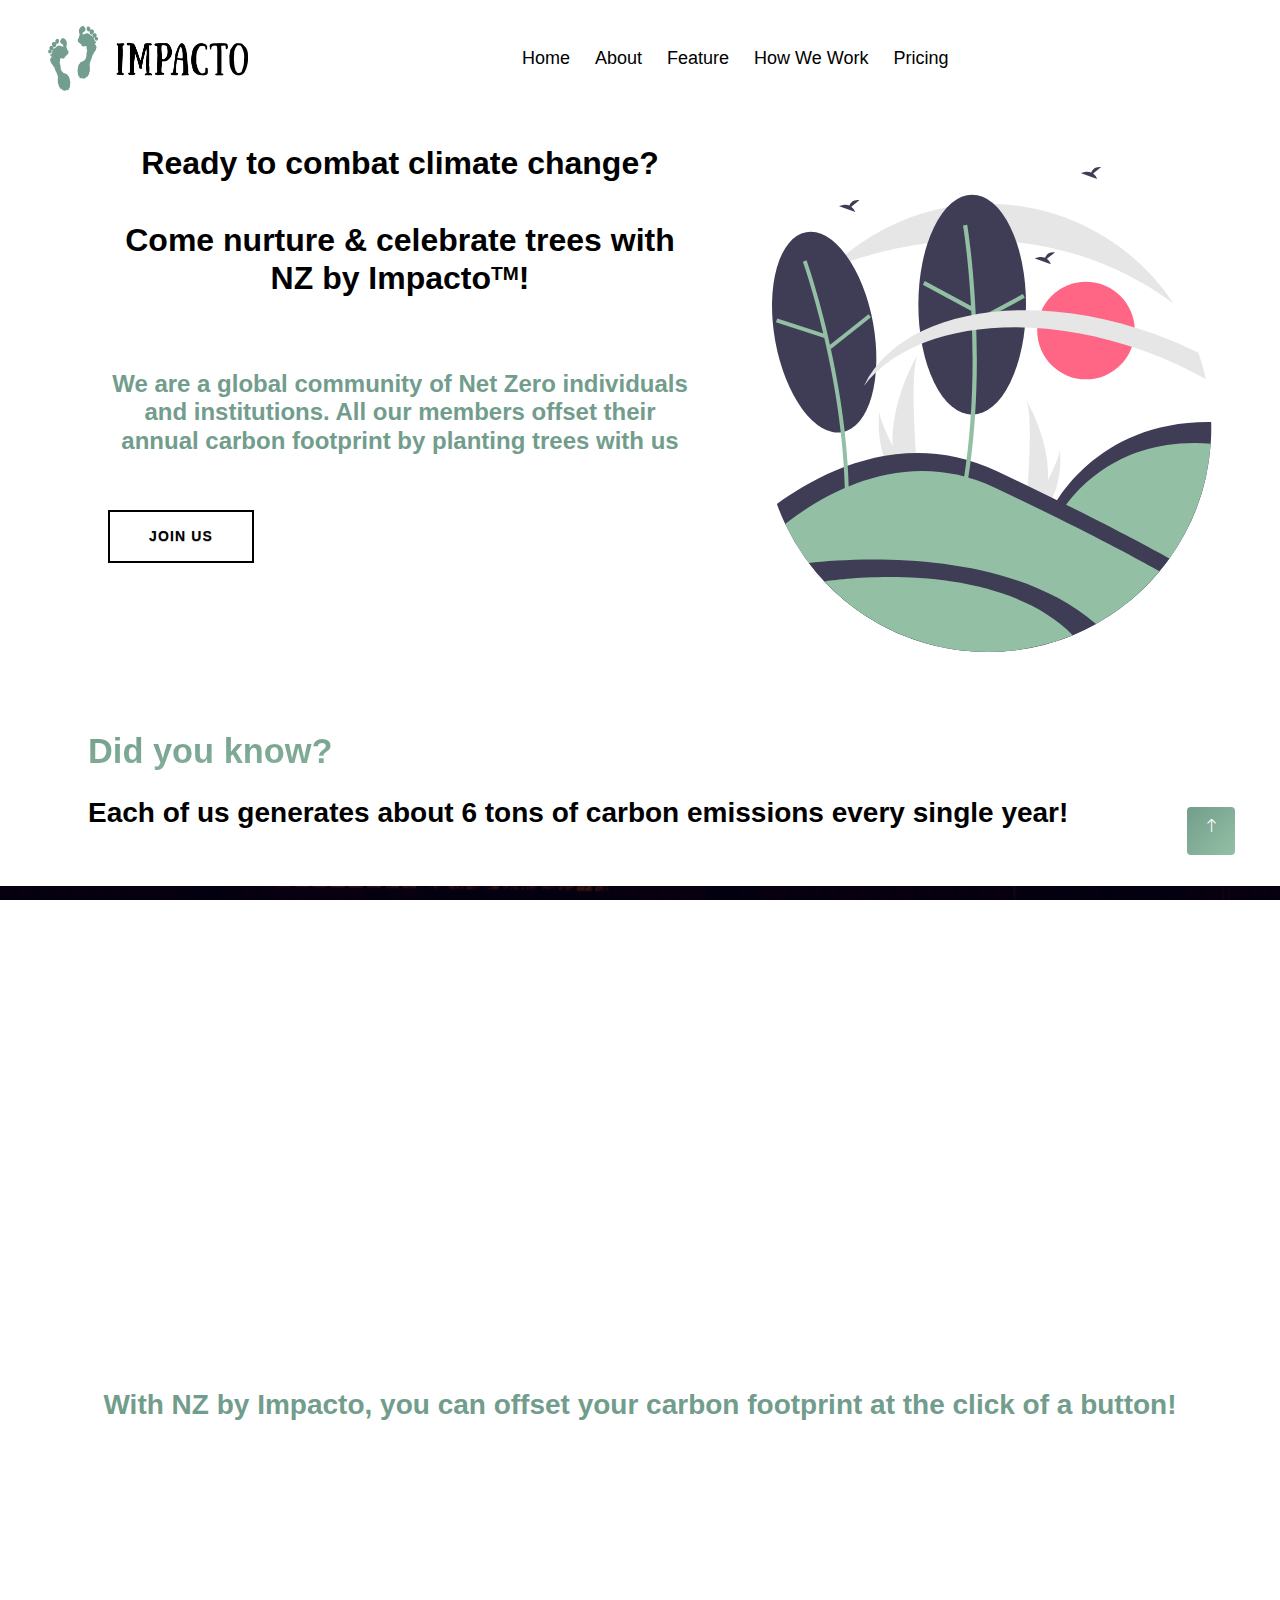
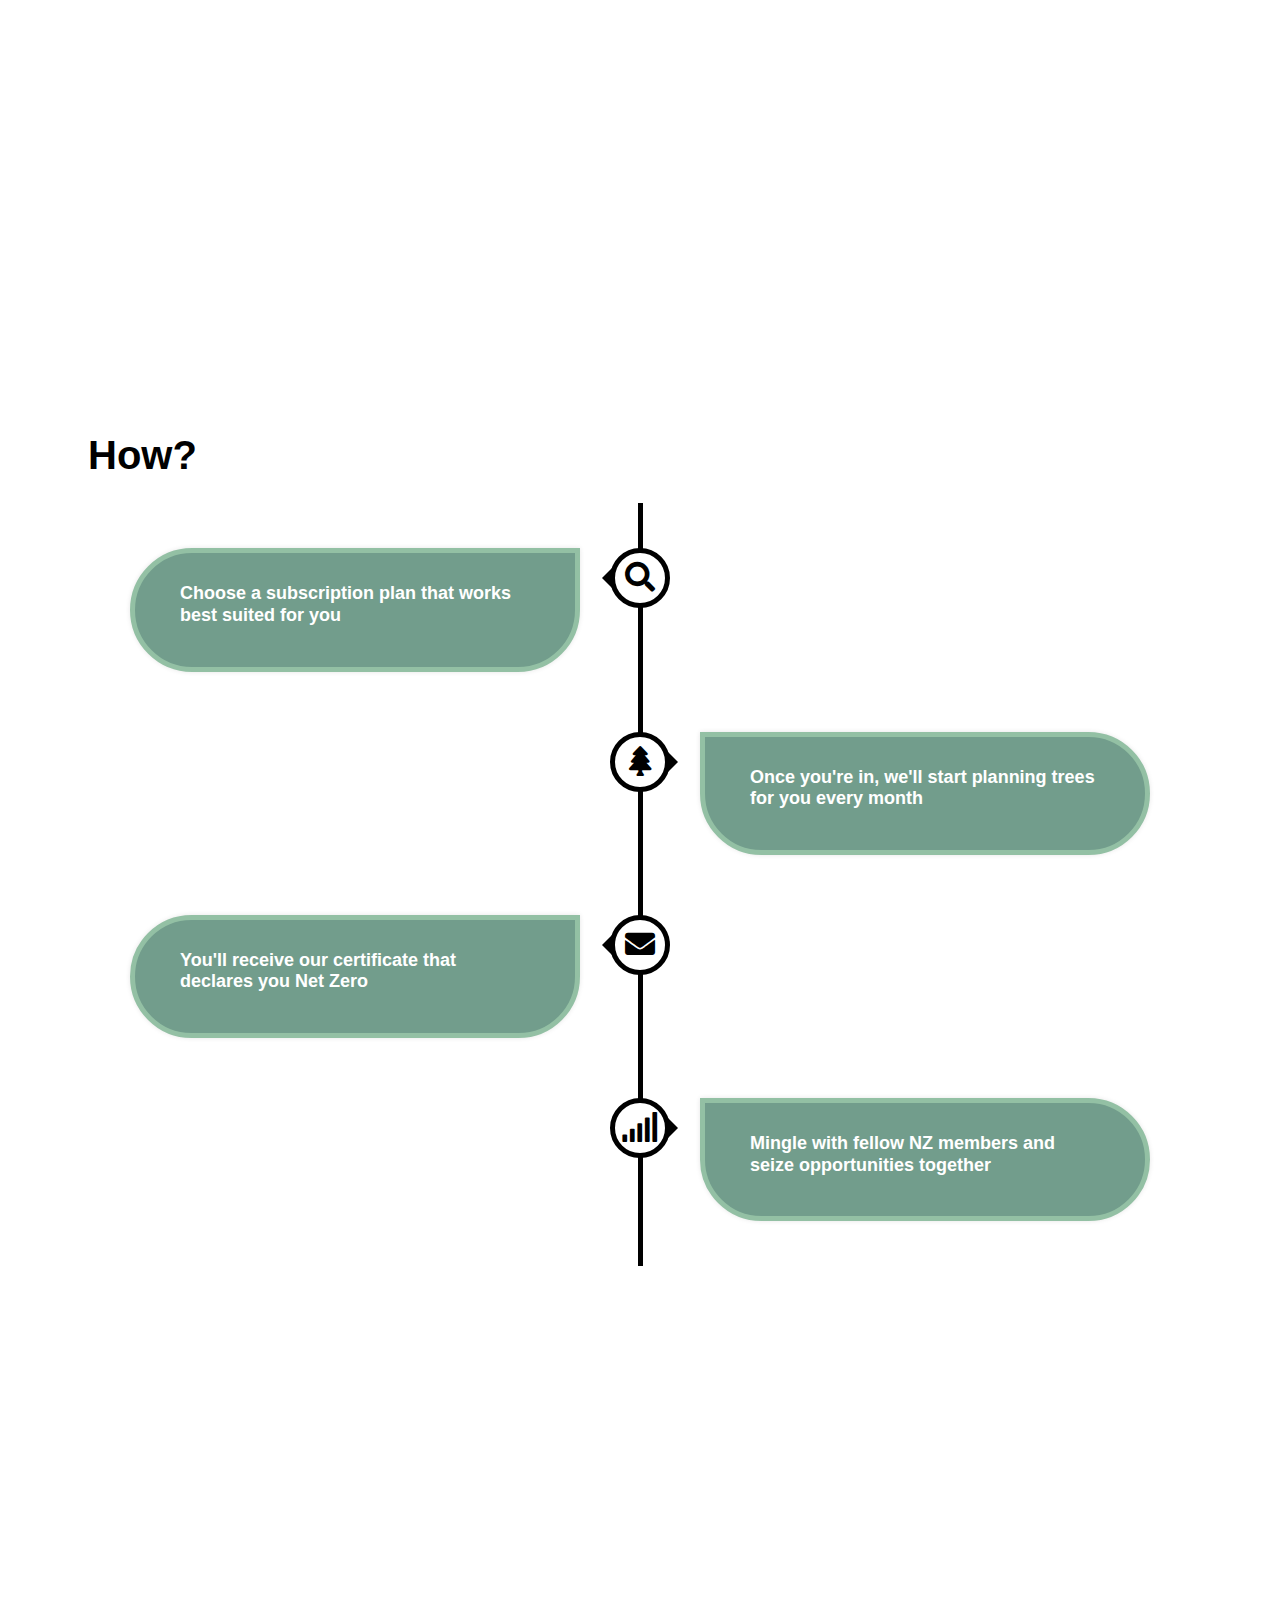
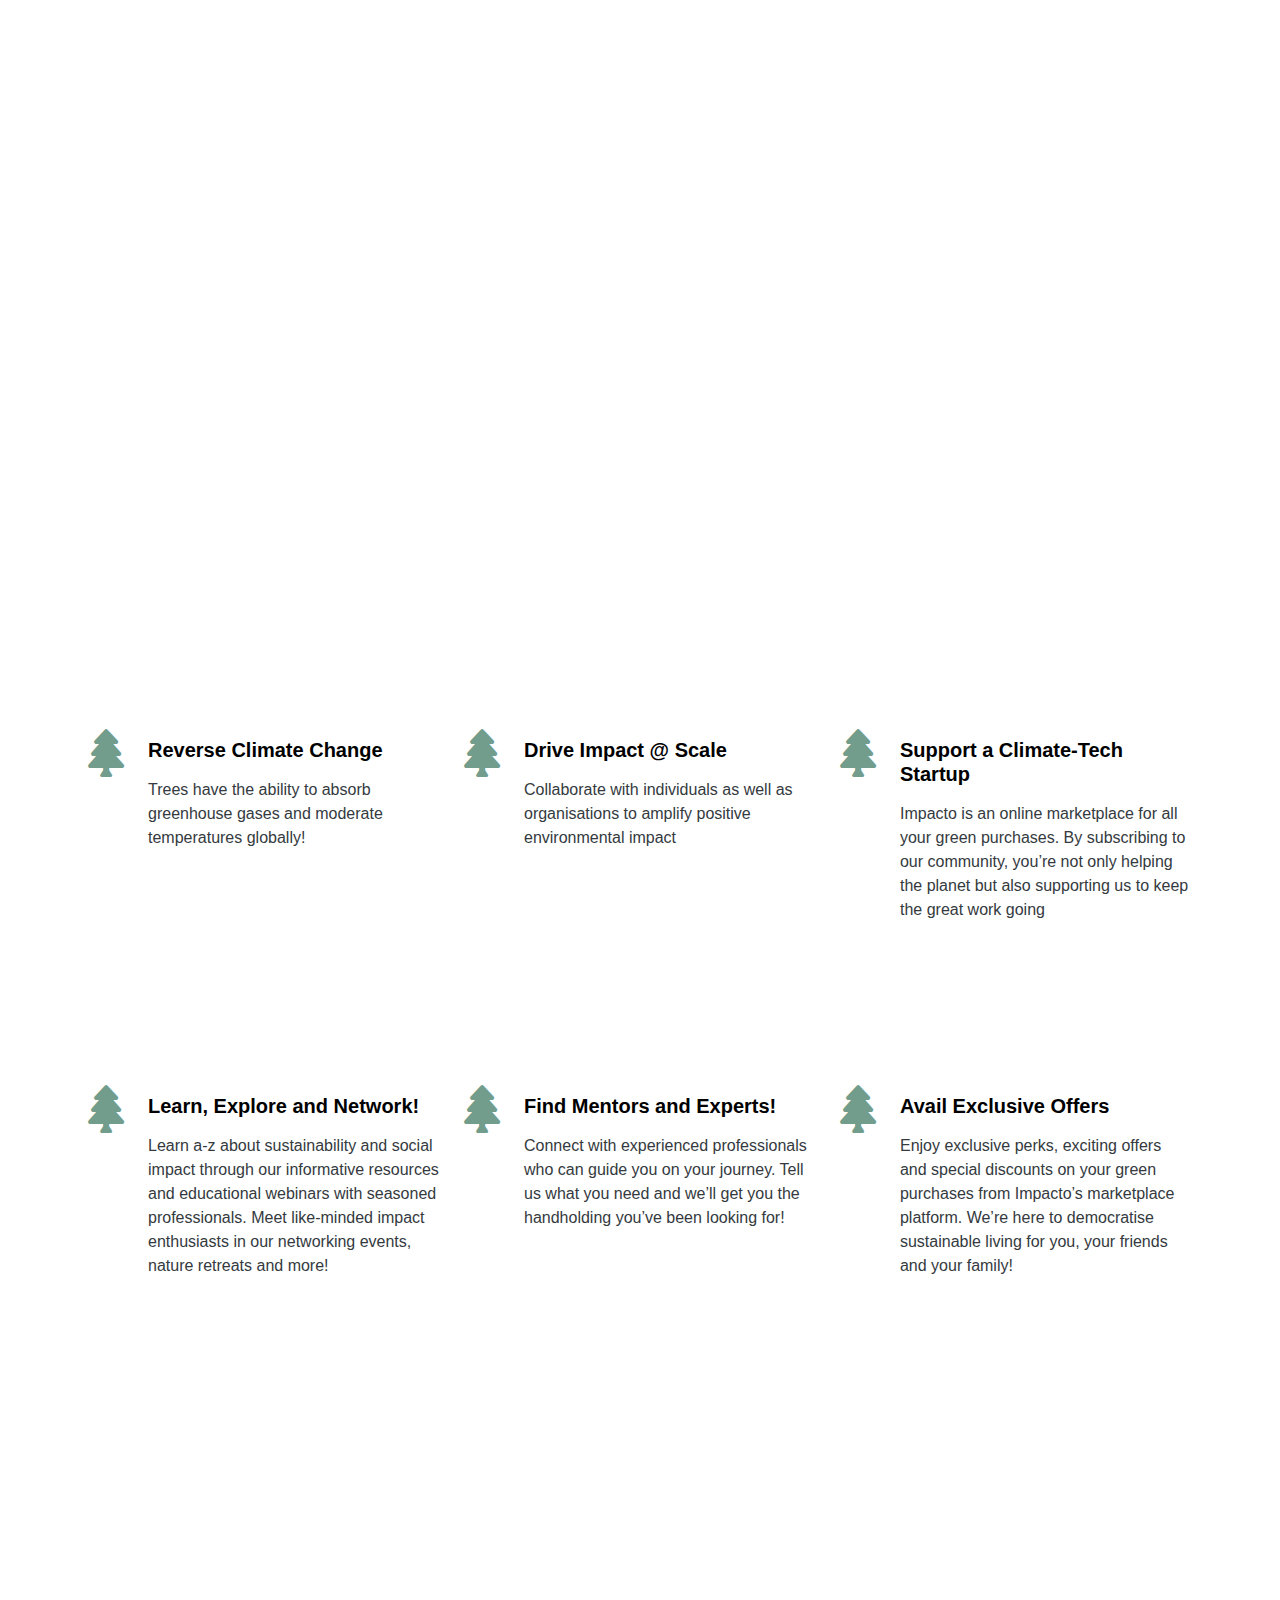
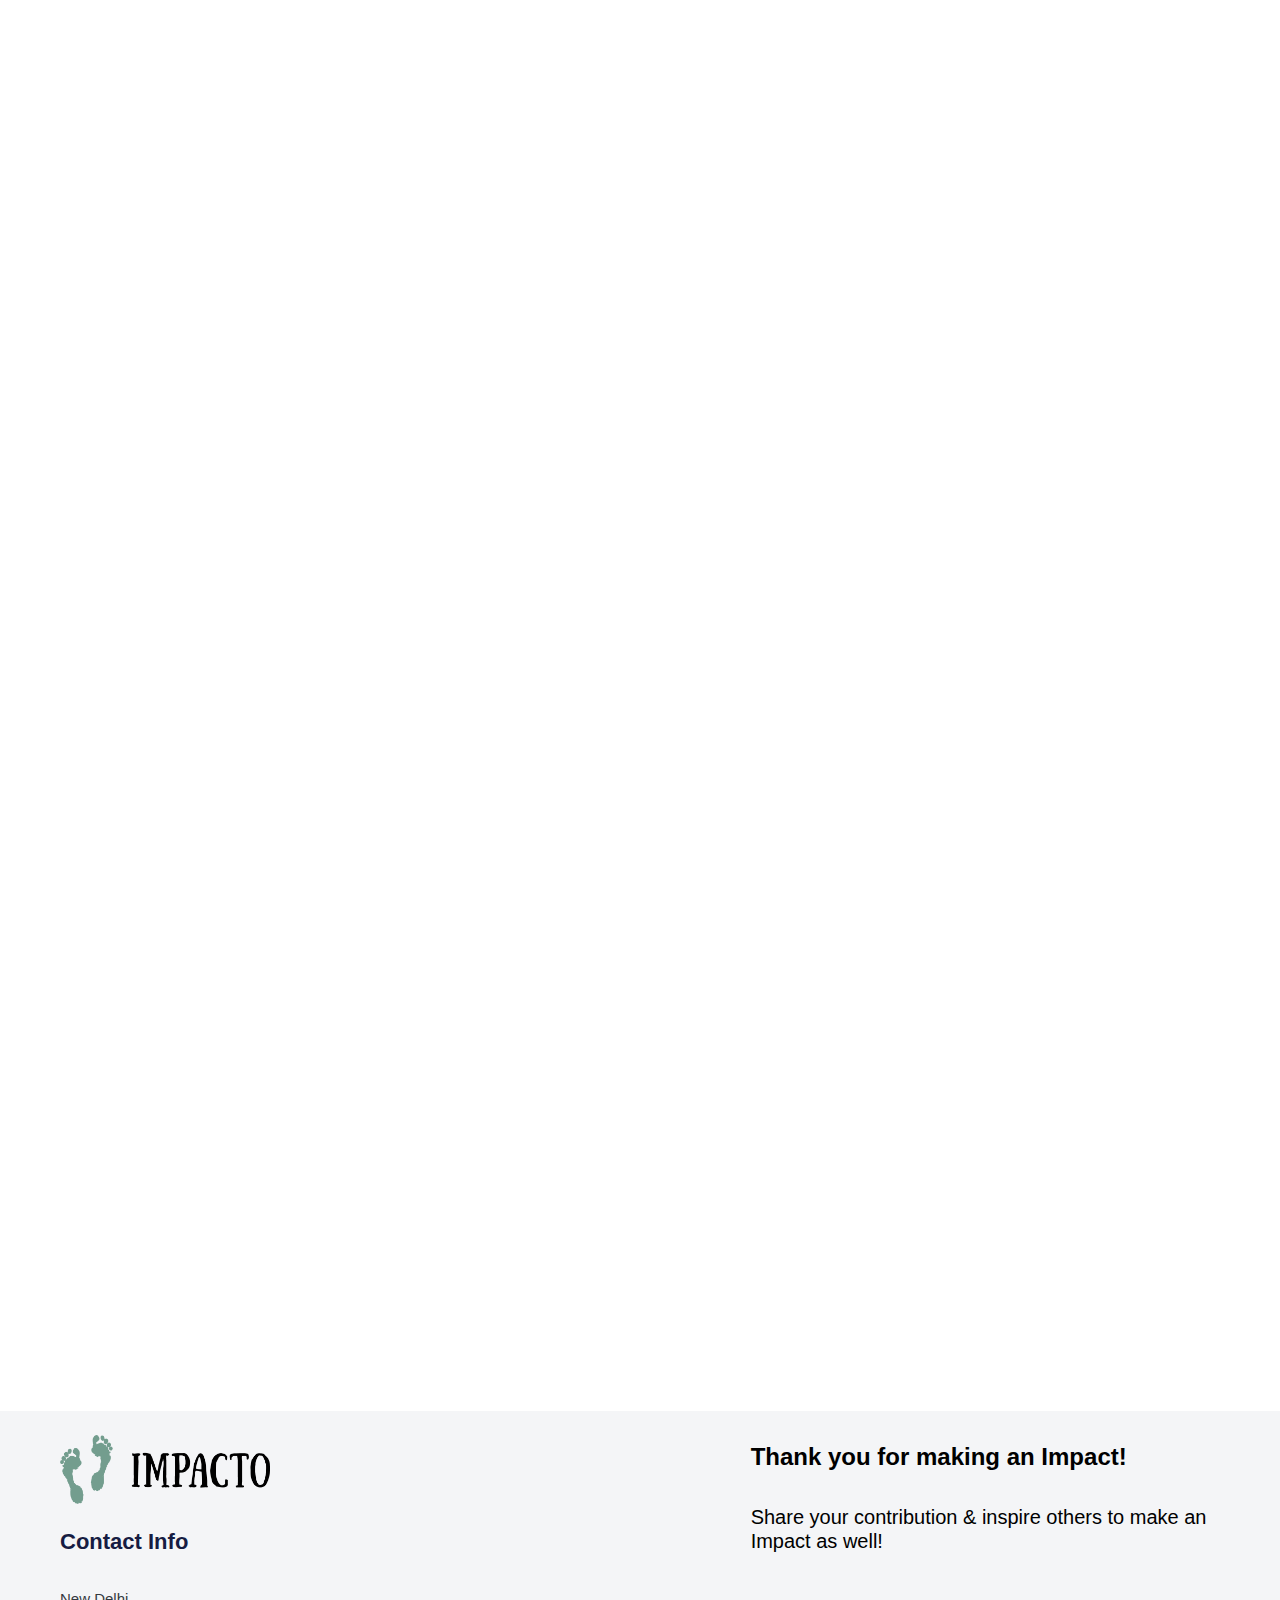
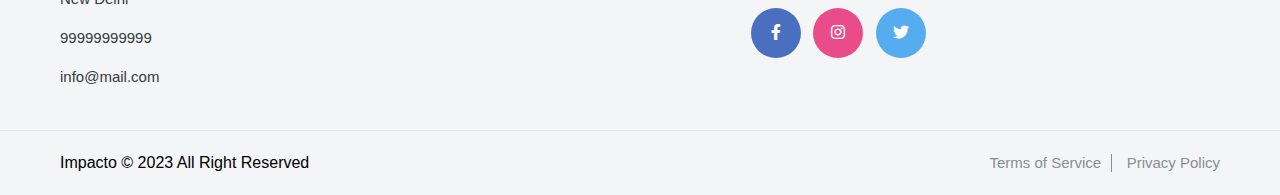
==== commit 3738a5cd: "Update index.html" ====
--- a/index.html
+++ b/index.html
@@ -309,9 +309,7 @@
                             <div class="d-flex justify-content-between mb-3">
                               <span>Pricing</span>INR 750
                             </div>
-                            <script async src="https://js.stripe.com/v3/pricing-table.js"></script>
-                            <stripe-pricing-table pricing-table-id="prctbl_1Mm2X5SF4CG3InP2ZTUTNJM8"publishable-key="pk_live_51Ls8lVSF4CG3InP29YPGhmNJ7ueSwc1CgFcf0blMbeCa6NEqRkitIkvCcpf1nN8zaiQAf5aSgOEPfrYXXxYC5vkG00Iglyr8tz">
-                            </stripe-pricing-table>
+                            <form><script src="https://cdn.razorpay.com/static/widget/subscription-button.js" data-subscription_button_id="pl_LRtwhnPUdk0NiF" data-button_theme="brand-color" async> </script> </form>
                           </div>
                           <div id="tab-indi_2" class="tab2-pane fade p-0">
                             <div class="d-flex justify-content-between mb-3">
@@ -357,7 +355,9 @@
                             <div class="d-flex justify-content-between mb-3">
                               <span>Pricing</span>INR 3000
                             </div>
-                            <a href="" class="btn btn-secondary-gradient  py-2 px-4 mt-4">Get Monthly</a>
+                            <script async src="https://js.stripe.com/v3/pricing-table.js"></script>
+                            <stripe-pricing-table pricing-table-id="prctbl_1Mm2X5SF4CG3InP2ZTUTNJM8"publishable-key="pk_live_51Ls8lVSF4CG3InP29YPGhmNJ7ueSwc1CgFcf0blMbeCa6NEqRkitIkvCcpf1nN8zaiQAf5aSgOEPfrYXXxYC5vkG00Iglyr8tz">
+                            </stripe-pricing-table>
                           </div>
                           <div id="tab-indi_4" class="tab2-pane fade p-0">
                             <div class="d-flex justify-content-between mb-3">
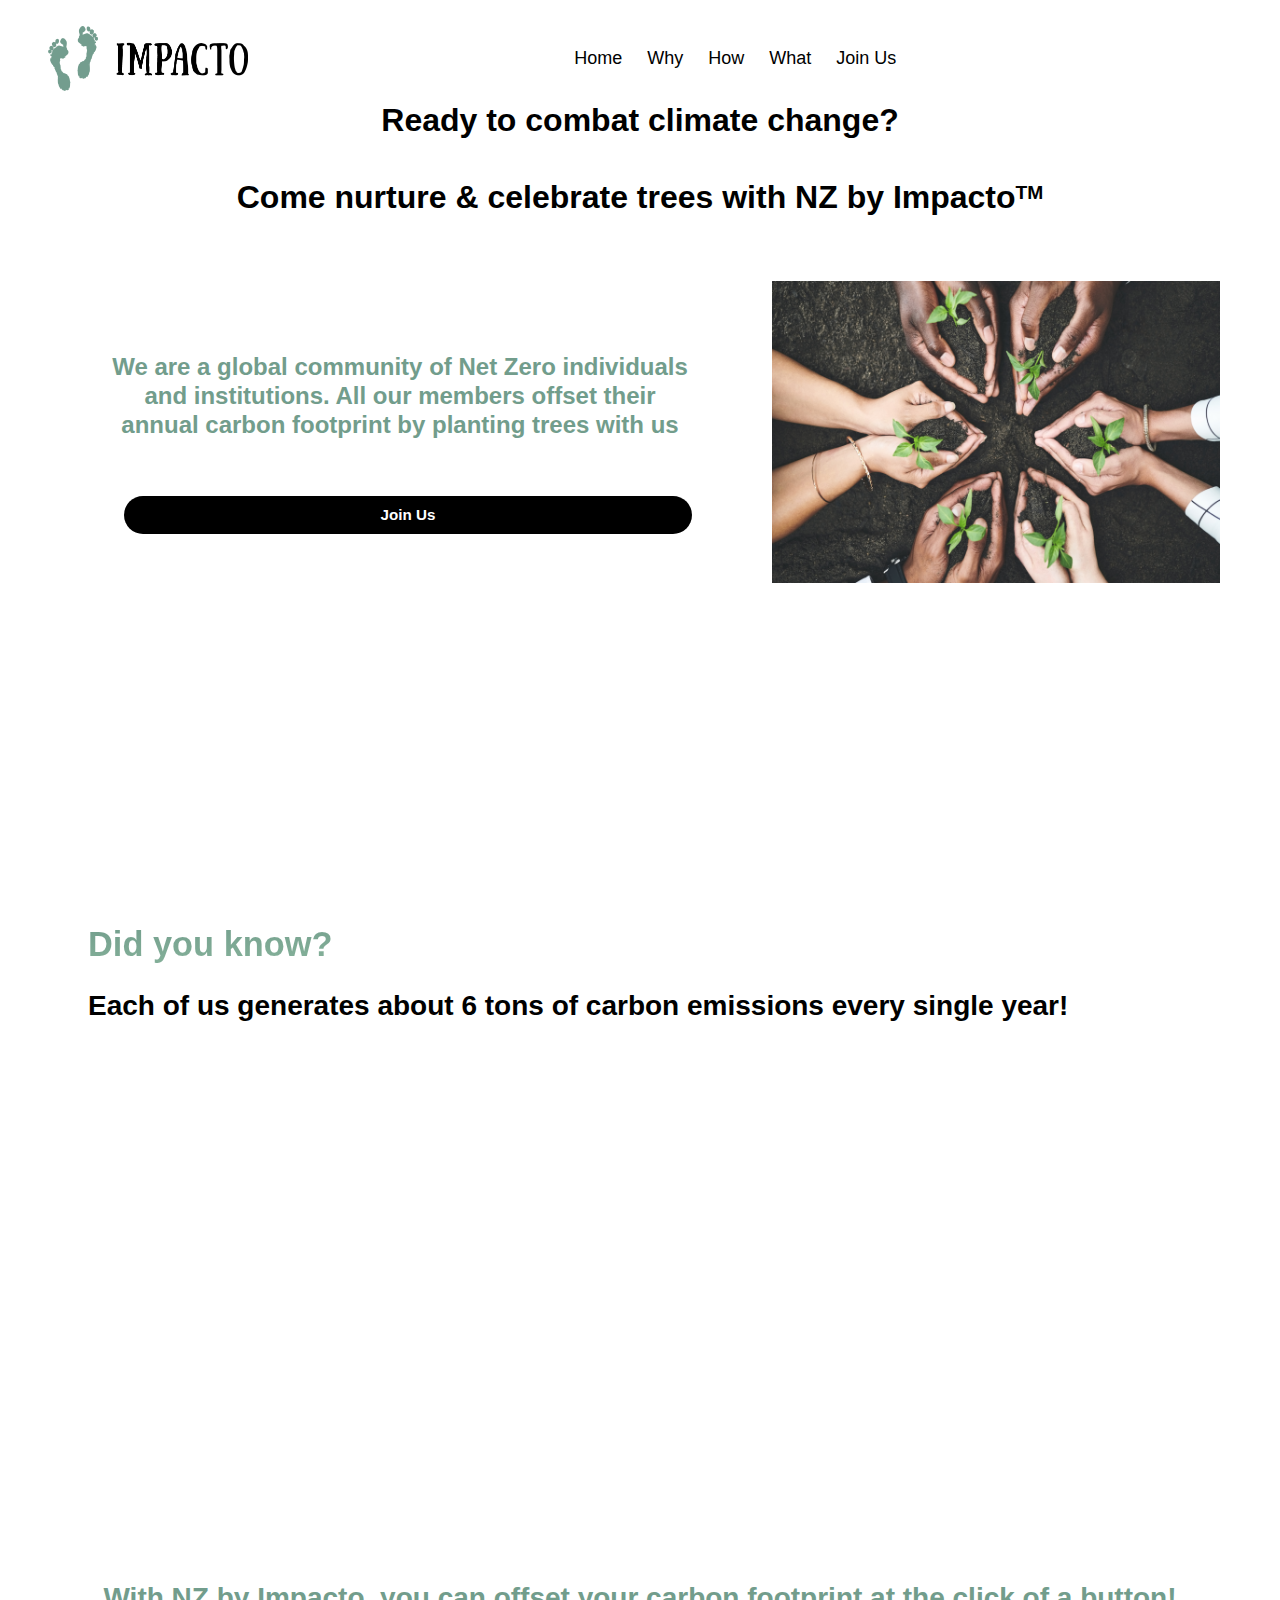
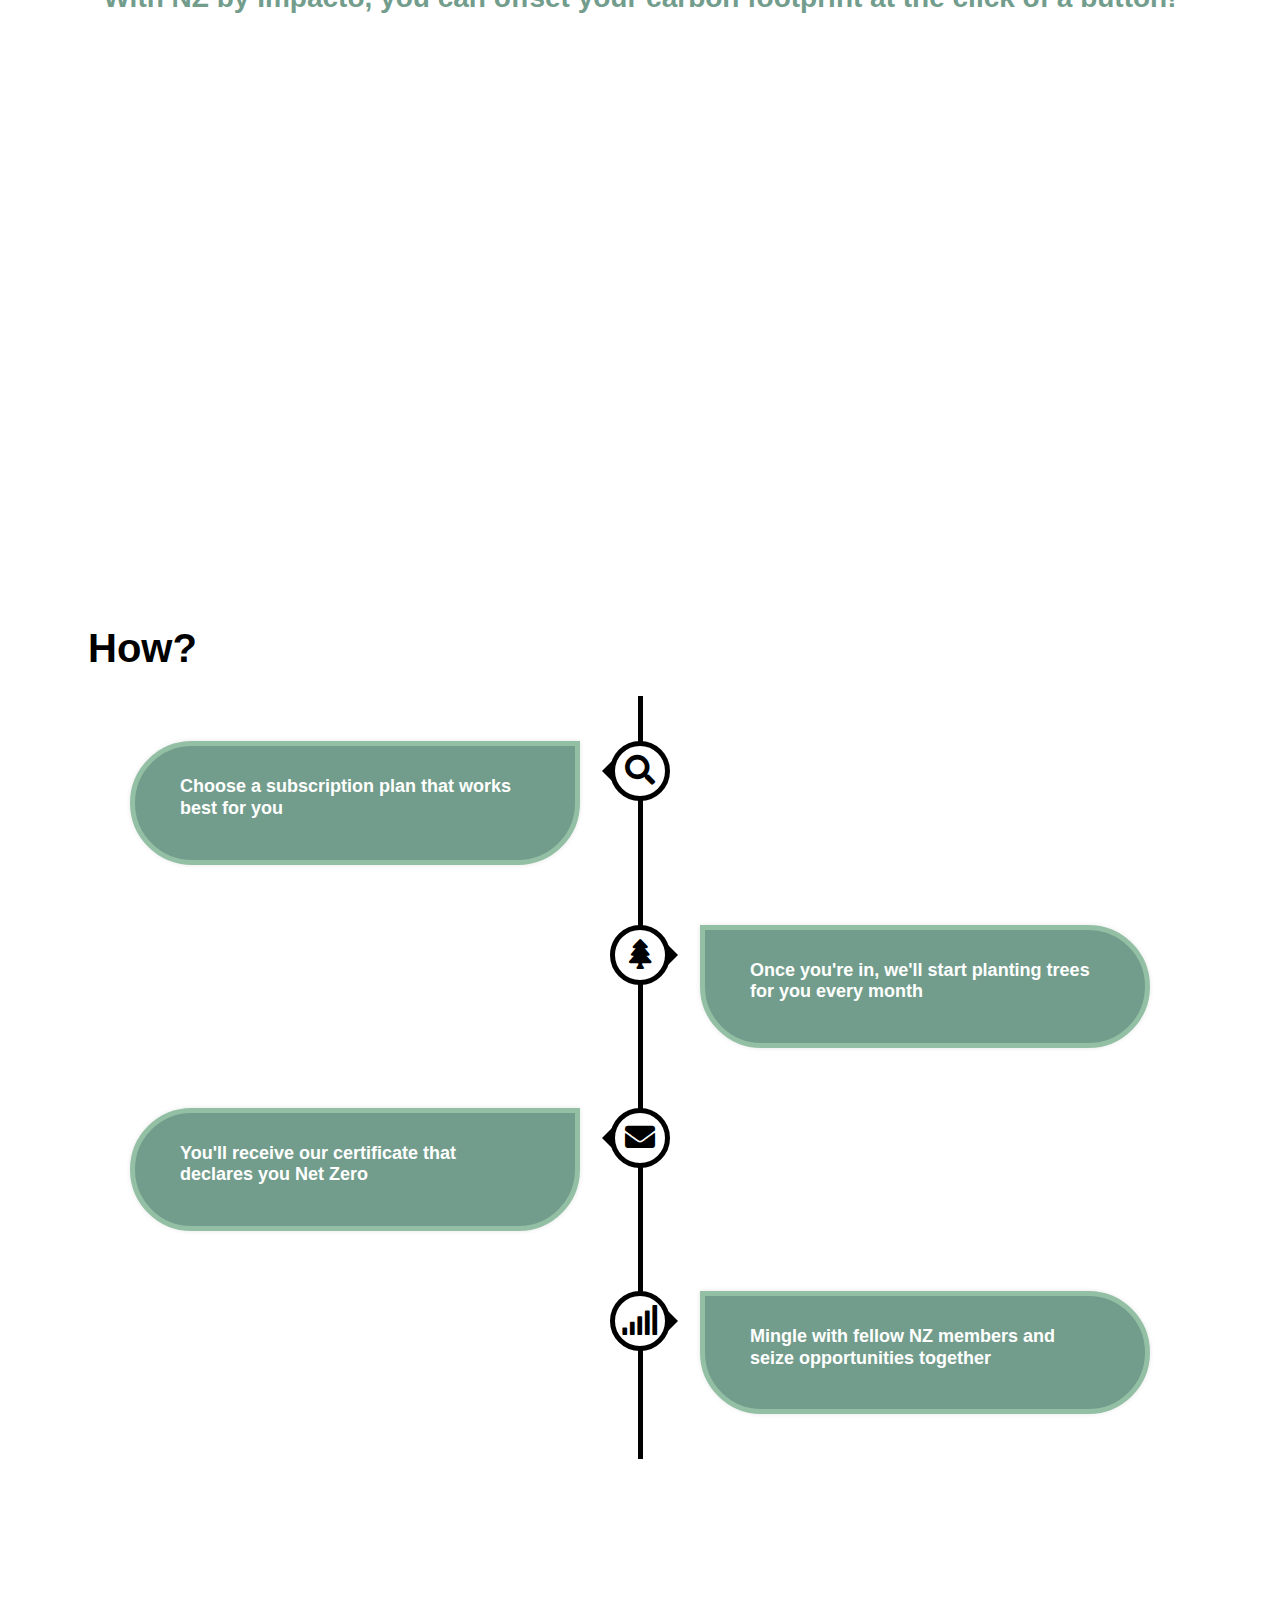
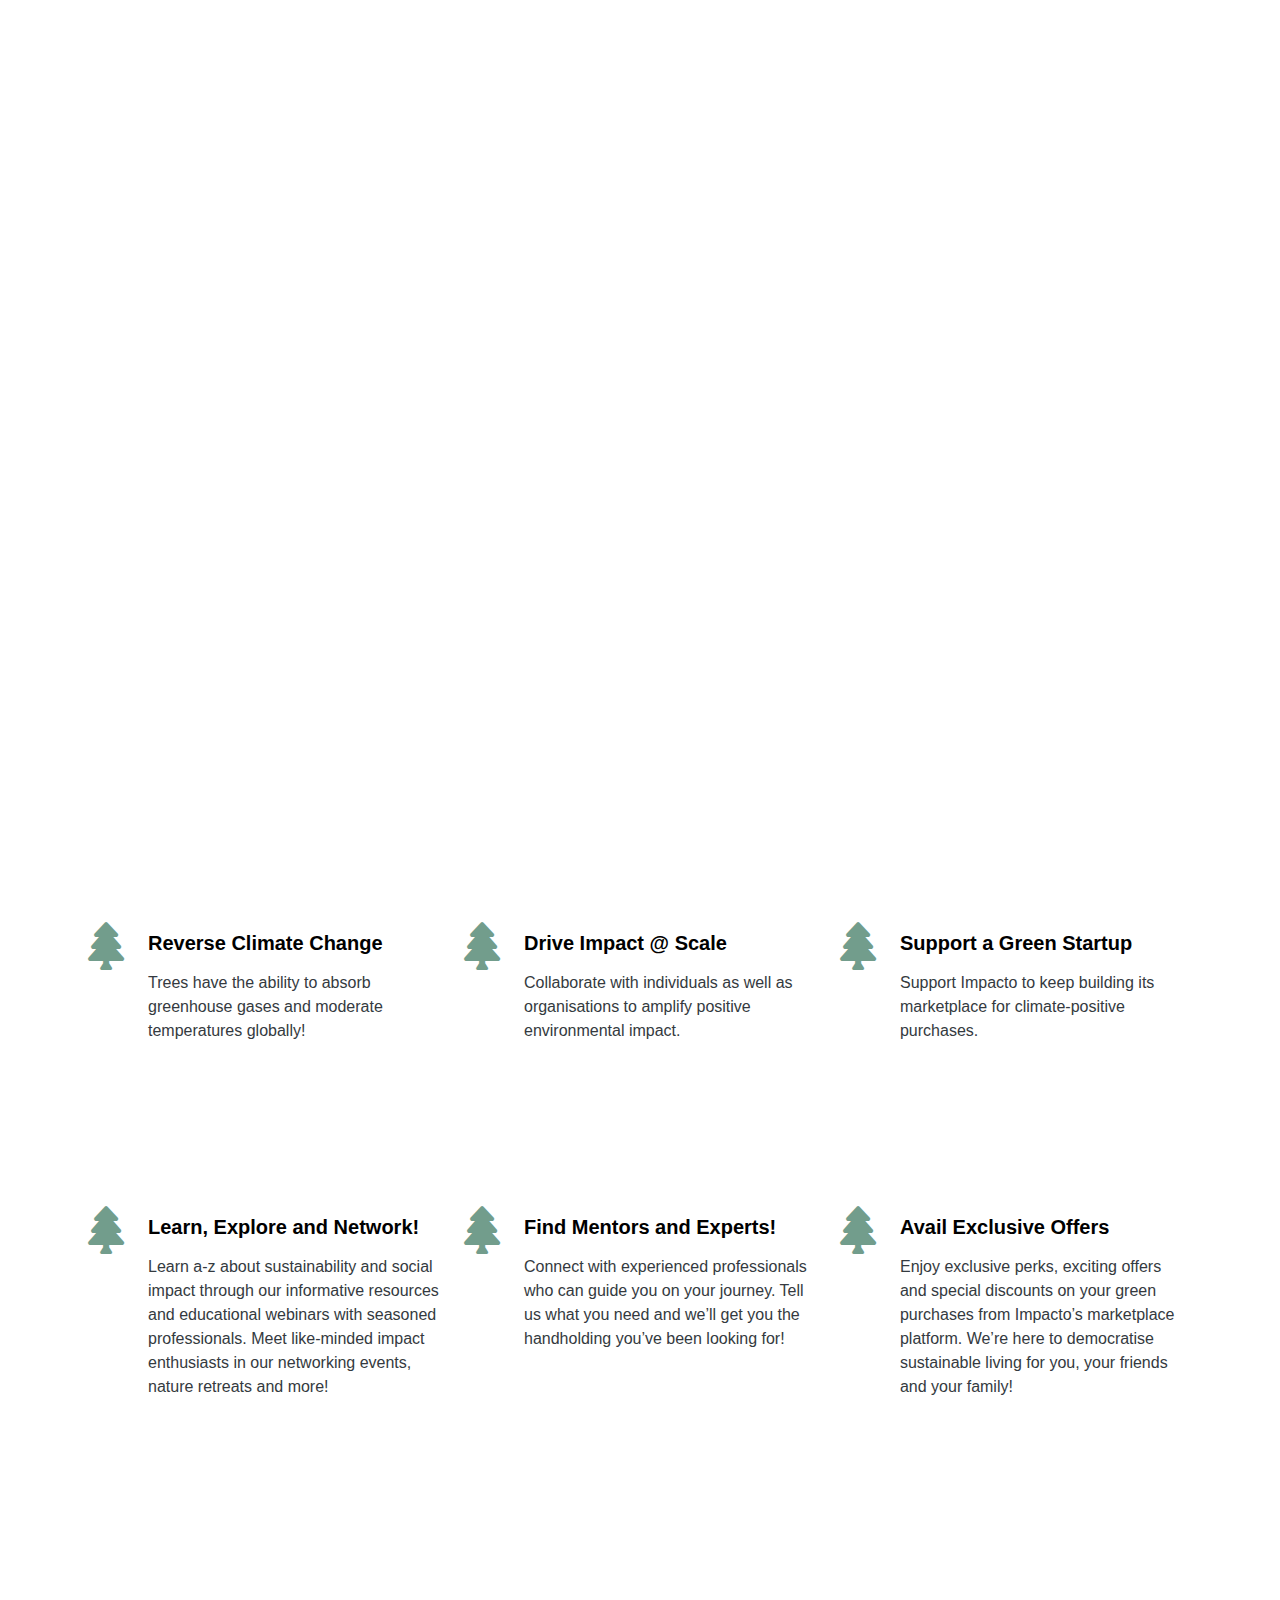
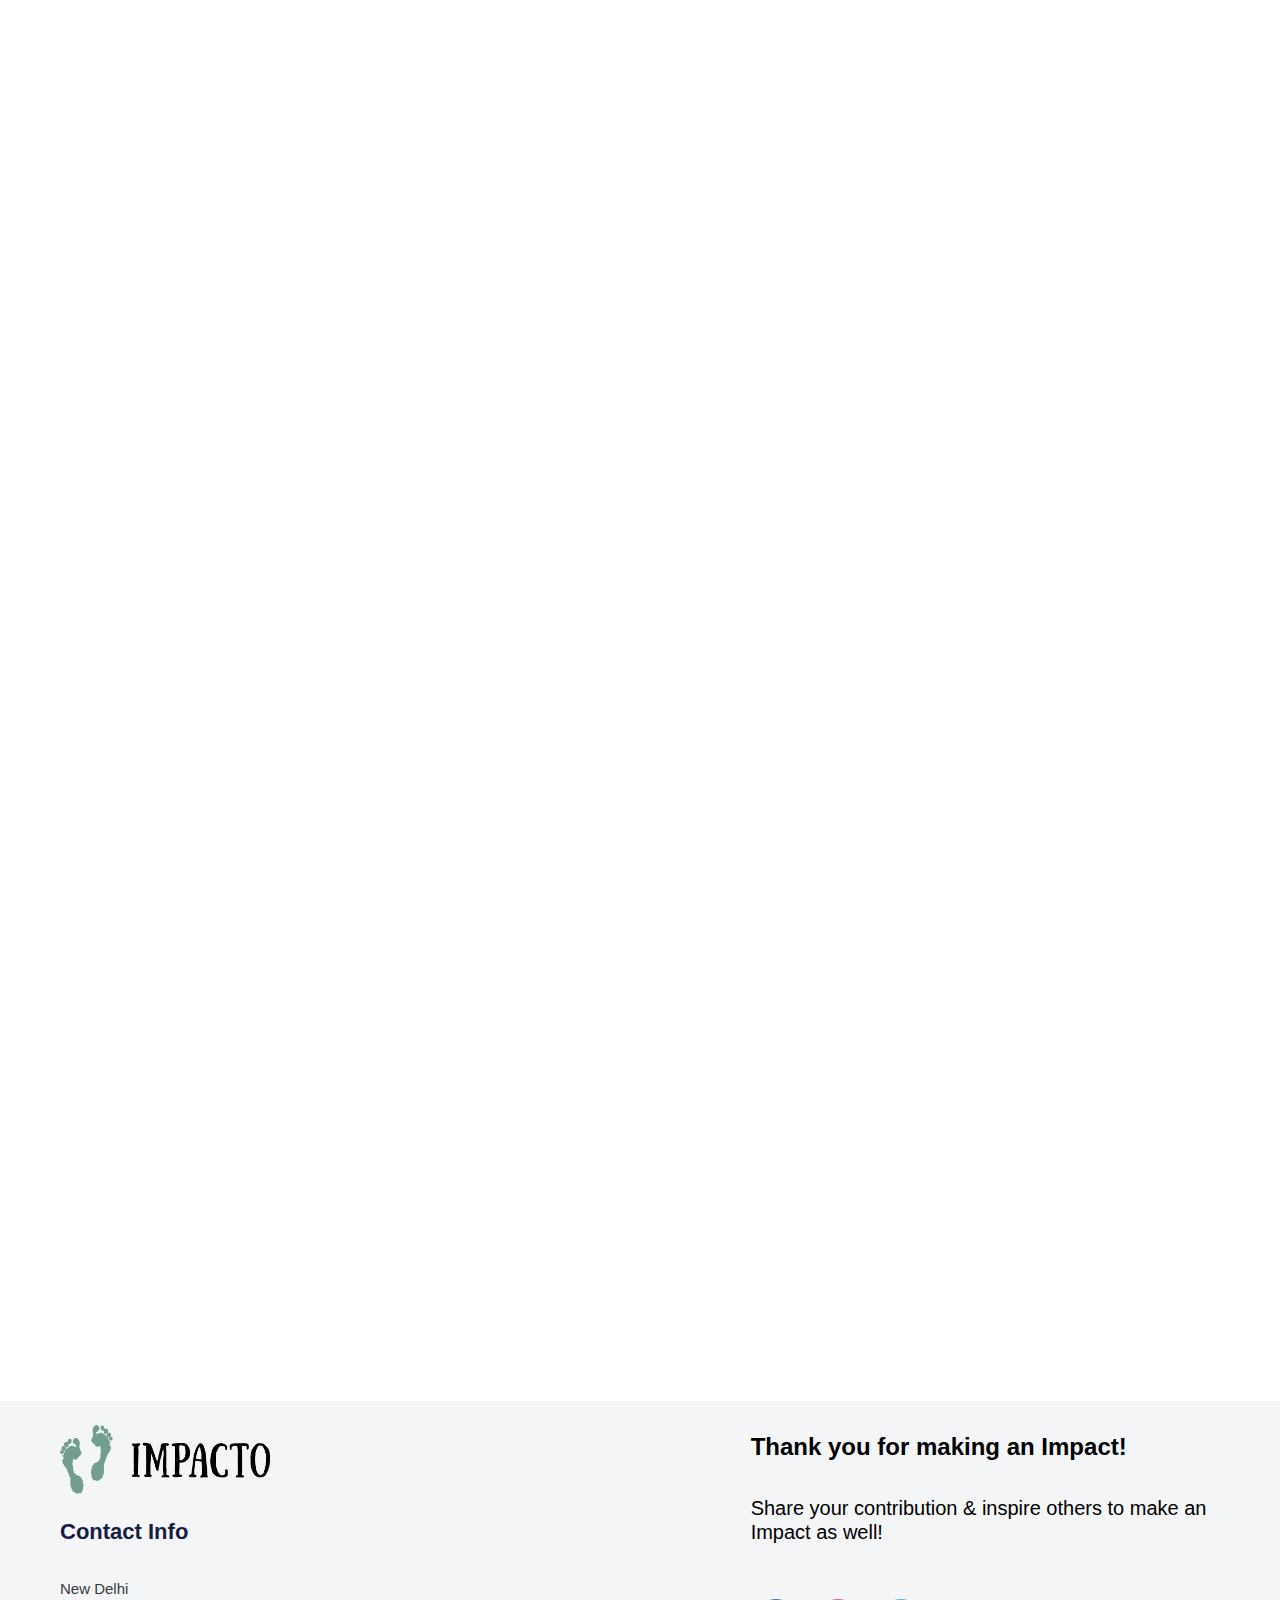
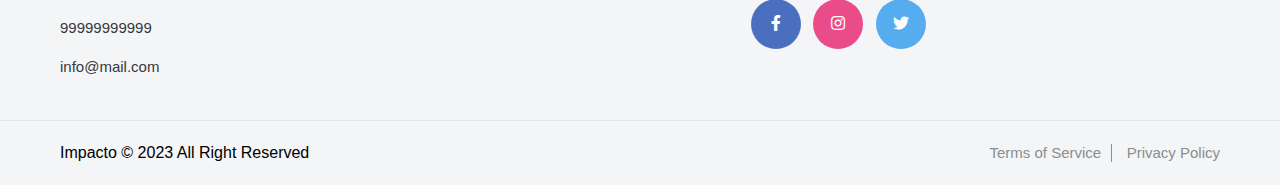
==== commit cd8c91b8: "Updated" ====
--- a/index.html
+++ b/index.html
@@ -35,35 +35,39 @@
           <div class="collapse navbar-collapse" id="navbarCollapse">
             <div class="navbar-nav mx-auto py-0">
               <a href="#home" class="nav-item nav-link">Home</a>
-              <a href="#about" class="nav-item nav-link">About</a>
-              <a href="#feature" class="nav-item nav-link">Feature</a>
-              <a href="#work" class="nav-item nav-link">How We Work</a>
-              <a href="#pricing" class="nav-item nav-link">Pricing</a>
+              <a href="#about" class="nav-item nav-link">Why</a>
+              <a href="#work" class="nav-item nav-link">How</a>
+              <a href="#feature" class="nav-item nav-link">What</a>
+              <a href="#pricing" class="nav-item nav-link">Join Us</a>
             </div>
             <!-- <div class="col-md-3 col-sm-3 col-xs-6" style="margin-top:-2rem;"><a href="#" class="btn btn-sm animated-button thar-three"><b>Join Us</b></a></div> -->
             <!-- <a href="" class="btn btn-secondary-gradient rounded-pill py-2 px-4 ms-3 d-none d-lg-block">Join Us</a> -->
           </div>
         </nav>
         <main class="main">
-   <section class="section banner banner-section">
+   <section class="section banner banner-section" style="display: block;">
+    <h1 style="text-align: center; font-size: 2rem;">Ready to combat climate change? <br>
+                <br>Come nurture & celebrate trees with NZ by Impacto<sup style="font-size:1.2rem">TM</sup>
+              </h1>
       <div class="container banner-column">
-         <img class="banner-image" src="img/undraw_nature_m5ll.svg" alt="Illustration">
+         <img class="banner-image" src="img/pstv.png" alt="Illustration">
          <div class="container px-lg-5">
             <div class="row g-5">
-              <h1 style="text-align: center; font-size: 2rem;">Ready to combat climate change? <br>
-                <br>Come nurture & celebrate trees with NZ by Impacto<sup style="font-size:1.2rem">TM</sup>!
-              </h1>
+              <!-- <h1 style="text-align: center; font-size: 2rem;">Ready to combat climate change? <br>
+                <br>Come nurture & celebrate trees with NZ by Impacto<sup style="font-size:1.2rem">TM</sup>
+              </h1> -->
               <br>
               <div class="text-center text-lg-start">
                 <h3 class=" animated slideInDown" style="color: #729D8C;text-align: center;  font-size: 1.5rem;margin-top: 3rem;">We are a global community of Net Zero individuals and institutions. All our members offset their annual carbon footprint by planting trees with us</h3>
-                <br>
-                <br>
-                <div class="col-md-3 col-sm-3 col-xs-6" style="margin-top:-2rem; margin-bottom: 7rem; ">
-                  <!-- <a href="#" class="btn btn-sm animated-button thar-three"><b>Read More</b></a>  -->
+                <br>     <a href="#" class="btn btn-secondary-gradient rounded-pill py-2 px-4 ms-3 d-none d-lg-block"><b>Join Us</b></a>            <br>
+
+
+                <!-- <div class="col-md-3 col-sm-3 col-xs-6" style="margin-top:-2rem; margin-bottom: 0rem; ">
+                  
                   <a href="#" class="btn btn-sm animated-button thar-three animated slideInRight" style="background-color: #fff;">
                     <b>Join Us</b>
                   </a>
-                </div>
+                </div> -->
               </div>
             </div>
           </div>
@@ -124,7 +128,7 @@
                 <div class="date"></div>
                 <div class="content">
                   <h2>
-                    <a href="#pricing" onMouseOver="this.style.color='#262B47'" onMouseOut="this.style.color='#fff'">Choose a subscription plan that works best suited for you</a>
+                    <a href="#pricing" onMouseOver="this.style.color='#262B47'" onMouseOut="this.style.color='#fff'">Choose a subscription plan that works best for you</a>
                   </h2>
                 </div>
               </div>
@@ -132,7 +136,7 @@
                 <i class="icon fa fa-tree"></i>
                 <div class="date"></div>
                 <div class="content">
-                  <h2>Once you're in, we'll start planning trees for you every month</h2>
+                  <h2>Once you're in, we'll start planting trees for you every month</h2>
                 </div>
               </div>
               <div class="container2 left">
@@ -184,7 +188,7 @@
                   <h5 class="mb-3" style="color:#000;">
                     <b>Drive Impact @ Scale</b>
                   </h5>
-                  <p class="m-0">Collaborate with individuals as well as organisations to amplify positive environmental impact </p>
+                  <p class="m-0">Collaborate with individuals as well as organisations to amplify positive environmental impact. </p>
                 </div>
               </div>
             </div>
@@ -193,9 +197,9 @@
                 <i aria-hidden="true" class="me-3 icon fa-3x fa fa-tree" style="color:#729d8c"></i>
                 <div>
                   <h5 class="mb-3" style="color:#000;">
-                    <b>Support a Climate-Tech Startup</b>
+                    <b>Support a Green Startup</b>
                   </h5>
-                  <p class="m-0">Impacto is an online marketplace for all your green purchases. By subscribing to our community, you’re not only helping the planet but also supporting us to keep the great work going</p>
+                  <p class="m-0">Support Impacto to keep building its marketplace for climate-positive purchases.</p>
                 </div>
               </div>
             </div>
@@ -289,15 +293,7 @@
                         <!-- <span>Powerful & Awesome Features</span> -->
                       </div>
                       <div class="p-4 pt-0">
-                        <!-- <h1 class="mb-3"><small class="align-top" style="font-size: 22px; line-height: 45px;">Monthly Plan</small></h1> -->
-                        <ul class="nav nav-pills d-inline-flex justify-content-center bg-primary-gradient rounded-pill mb-5">
-                          <li class="nav-item">
-                            <button class="nav-link active" data-bs-toggle="pill" href="#tab-indi_1">Monthly</button>
-                          </li>
-                          <li class="nav-item">
-                            <button class="nav-link" data-bs-toggle="pill" href="#tab-indi_2">Yearly</button>
-                          </li>
-                        </ul>
+                        
                         <div class="tab2-content text-start">
                           <div id="tab-indi_1" class="tab2-pane fade show p-0 active">
                             <div class="d-flex justify-content-between mb-3">
@@ -310,18 +306,6 @@
                               <span>Pricing</span>INR 750
                             </div>
                             <form><script src="https://cdn.razorpay.com/static/widget/subscription-button.js" data-subscription_button_id="pl_LRtwhnPUdk0NiF" data-button_theme="brand-color" async> </script> </form>
-                          </div>
-                          <div id="tab-indi_2" class="tab2-pane fade p-0">
-                            <div class="d-flex justify-content-between mb-3">
-                              <span>Trees Planted</span> 72 trees
-                            </div>
-                            <div class="d-flex justify-content-between mb-3">
-                              <span>Estimated CO<sub>2</sub> absorbed</span>1800Kg
-                            </div>
-                            <div class="d-flex justify-content-between mb-3">
-                              <span>Pricing</span>INR 750
-                            </div>
-                            <a href="" class="btn btn-secondary-gradient  py-2 px-4 mt-4">Get Yearly</a>
                           </div>
                         </div>
                       </div>
@@ -336,14 +320,14 @@
                       </div>
                       <div class="p-4 pt-0">
                         <!-- <h1 class="mb-3"><small class="align-top" style="font-size: 22px; line-height: 45px;">Monthly Plan</small></h1> -->
-                        <ul class="nav nav-pills d-inline-flex justify-content-center bg-primary-gradient rounded-pill mb-5">
+                        <!-- <ul class="nav nav-pills d-inline-flex justify-content-center bg-primary-gradient rounded-pill mb-5">
                           <li class="nav-item">
                             <button class="nav-link active" data-bs-toggle="pill" href="#tab-indi_3">Monthly</button>
                           </li>
                           <li class="nav-item">
                             <button class="nav-link" data-bs-toggle="pill" href="#tab-indi_4">Yearly</button>
                           </li>
-                        </ul>
+                        </ul> -->
                         <div class="tab2-content text-start">
                           <div id="tab-indi_3" class="tab2-pane fade show p-0 active">
                             <div class="d-flex justify-content-between mb-3">
@@ -358,18 +342,6 @@
                             <script async src="https://js.stripe.com/v3/pricing-table.js"></script>
                             <stripe-pricing-table pricing-table-id="prctbl_1Mm2X5SF4CG3InP2ZTUTNJM8"publishable-key="pk_live_51Ls8lVSF4CG3InP29YPGhmNJ7ueSwc1CgFcf0blMbeCa6NEqRkitIkvCcpf1nN8zaiQAf5aSgOEPfrYXXxYC5vkG00Iglyr8tz">
                             </stripe-pricing-table>
-                          </div>
-                          <div id="tab-indi_4" class="tab2-pane fade p-0">
-                            <div class="d-flex justify-content-between mb-3">
-                              <span>Trees Planted</span> 288 trees
-                            </div>
-                            <div class="d-flex justify-content-between mb-3">
-                              <span>Estimated CO<sub>2</sub> absorbed</span>7200Kg
-                            </div>
-                            <div class="d-flex justify-content-between mb-3">
-                              <span>Pricing</span>INR 30000
-                            </div>
-                            <a href="" class="btn btn-secondary-gradient  py-2 px-4 mt-4">Get Yearly</a>
                           </div>
                         </div>
                       </div>
@@ -383,29 +355,13 @@
                         <!-- <span>Powerful & Awesome Features</span> -->
                       </div>
                       <div class="p-4 pt-0">
-                        <!-- <h1 class="mb-3"><small class="align-top" style="font-size: 22px; line-height: 45px;">Monthly Plan</small></h1> -->
-                        <ul class="nav nav-pills d-inline-flex justify-content-center bg-primary-gradient rounded-pill mb-5">
-                          <li class="nav-item">
-                            <button class="nav-link active" data-bs-toggle="pill" href="#tab-indi_5">Monthly</button>
-                          </li>
-                          <li class="nav-item">
-                            <button class="nav-link" data-bs-toggle="pill" href="#tab-indi_6">Yearly</button>
-                          </li>
-                        </ul>
                         <div class="tab2-content text-start">
                           <div id="tab-indi_5" class="tab2-pane fade show p-0 active">
                             <div class="d-flex justify-content-between mb-3">
                               <span>Offset the carbon footprint of your entire company! 
 Each employee collectively can contribute to save the planet 🌎</span>
                             </div>
-                            <a href="" class="btn btn-secondary-gradient  py-2 px-4 mt-4">Get Monthly</a>
-                          </div>
-                          <div id="tab-indi_6" class="tab2-pane fade p-0">
-                            <div class="d-flex justify-content-between mb-3">
-                              <span>Offset the carbon footprint of your entire company! 
-Each employee collectively can contribute to save the planet 🌎</span>
-                            </div>
-                            <a href="" class="btn btn-secondary-gradient  py-2 px-4 mt-4">Get Yearly</a>
+                            <!-- <a href="" class="btn btn-secondary-gradient  py-2 px-4 mt-4">Get Monthly</a> -->
                           </div>
                         </div>
                       </div>
@@ -423,15 +379,7 @@
                         <!-- <span>Powerful & Awesome Features</span> -->
                       </div>
                       <div class="p-4 pt-0">
-                        <!-- <h1 class="mb-3"><small class="align-top" style="font-size: 22px; line-height: 45px;">Monthly Plan</small></h1> -->
-                        <ul class="nav nav-pills d-inline-flex justify-content-center bg-primary-gradient rounded-pill mb-5">
-                          <li class="nav-item">
-                            <button class="nav-link active" data-bs-toggle="pill" href="#tab-indi_11">Monthly</button>
-                          </li>
-                          <li class="nav-item">
-                            <button class="nav-link" data-bs-toggle="pill" href="#tab-indi_12">Yearly</button>
-                          </li>
-                        </ul>
+                        
                         <div class="tab2-content text-start">
                           <div id="tab-indi_11" class="tab2-pane fade show p-0 active">
                             <div class="d-flex justify-content-between mb-3">
@@ -443,19 +391,6 @@
                             <div class="d-flex justify-content-between mb-3">
                               <span>Pricing</span>USD 25
                             </div>
-                            <a href="" class="btn btn-secondary-gradient  py-2 px-4 mt-4">Get Monthly</a>
-                          </div>
-                          <div id="tab-indi_12" class="tab2-pane fade p-0">
-                            <div class="d-flex justify-content-between mb-3">
-                              <span>Trees Planted</span> 192 trees
-                            </div>
-                            <div class="d-flex justify-content-between mb-3">
-                              <span>Estimated CO<sub>2</sub> absorbed</span>6193.54Kg
-                            </div>
-                            <div class="d-flex justify-content-between mb-3">
-                              <span>Pricing</span>USD 250
-                            </div>
-                            <a href="" class="btn btn-secondary-gradient  py-2 px-4 mt-4">Get Yearly</a>
                           </div>
                         </div>
                       </div>
@@ -469,15 +404,7 @@
                         <!-- <span>Powerful & Awesome Features</span> -->
                       </div>
                       <div class="p-4 pt-0">
-                        <!-- <h1 class="mb-3"><small class="align-top" style="font-size: 22px; line-height: 45px;">Monthly Plan</small></h1> -->
-                        <ul class="nav nav-pills d-inline-flex justify-content-center bg-primary-gradient rounded-pill mb-5">
-                          <li class="nav-item">
-                            <button class="nav-link active" data-bs-toggle="pill" href="#tab-indi_13">Monthly</button>
-                          </li>
-                          <li class="nav-item">
-                            <button class="nav-link" data-bs-toggle="pill" href="#tab-indi_14">Yearly</button>
-                          </li>
-                        </ul>
+                        
                         <div class="tab2-content text-start">
                           <div id="tab-indi_13" class="tab2-pane fade show p-0 active">
                             <div class="d-flex justify-content-between mb-3">
@@ -489,19 +416,6 @@
                             <div class="d-flex justify-content-between mb-3">
                               <span>Pricing</span>USD 100
                             </div>
-                            <a href="" class="btn btn-secondary-gradient  py-2 px-4 mt-4">Get Monthly</a>
-                          </div>
-                          <div id="tab-indi_14" class="tab2-pane fade p-0">
-                            <div class="d-flex justify-content-between mb-3">
-                              <span>Trees Planted</span> 768 trees
-                            </div>
-                            <div class="d-flex justify-content-between mb-3">
-                              <span>Estimated CO<sub>2</sub> absorbed</span>24774.16Kg
-                            </div>
-                            <div class="d-flex justify-content-between mb-3">
-                              <span>Pricing</span>USD 1000
-                            </div>
-                            <a href="" class="btn btn-secondary-gradient  py-2 px-4 mt-4">Get Yearly</a>
                           </div>
                         </div>
                       </div>
@@ -515,29 +429,13 @@
                         <!-- <span>Powerful & Awesome Features</span> -->
                       </div>
                       <div class="p-4 pt-0">
-                        <!-- <h1 class="mb-3"><small class="align-top" style="font-size: 22px; line-height: 45px;">Monthly Plan</small></h1> -->
-                        <ul class="nav nav-pills d-inline-flex justify-content-center bg-primary-gradient rounded-pill mb-5">
-                          <li class="nav-item">
-                            <button class="nav-link active" data-bs-toggle="pill" href="#tab-indi_15">Monthly</button>
-                          </li>
-                          <li class="nav-item">
-                            <button class="nav-link" data-bs-toggle="pill" href="#tab-indi_16">Yearly</button>
-                          </li>
-                        </ul>
+                        
                         <div class="tab2-content text-start">
                           <div id="tab-indi_15" class="tab2-pane fade show p-0 active">
                             <div class="d-flex justify-content-between mb-3">
                               <span>Offset the carbon footprint of your entire company! 
 Each employee collectively can contribute to save the planet 🌎</span>
                             </div>
-                            <a href="" class="btn btn-secondary-gradient  py-2 px-4 mt-4">Get Monthly</a>
-                          </div>
-                          <div id="tab-indi_16" class="tab2-pane fade p-0">
-                            <div class="d-flex justify-content-between mb-3">
-                              <span>Offset the carbon footprint of your entire company! 
-Each employee collectively can contribute to save the planet 🌎</span>
-                            </div>
-                            <a href="" class="btn btn-secondary-gradient  py-2 px-4 mt-4">Get Yearly</a>
                           </div>
                         </div>
                       </div>
@@ -635,9 +533,9 @@
         </div>
       </footer>
       <!-- Back to Top -->
-      <a href="#" class="btn btn-lg btn-lg-square back-to-top pt-2">
+      <!-- <a href="#" class="btn btn-lg btn-lg-square back-to-top pt-2">
         <i class="bi bi-arrow-up text-white"></i>
-      </a>
+      </a> -->
     </div>
     <!-- JavaScript Libraries -->
     <script src="https://code.jquery.com/jquery-3.4.1.min.js"></script>
--- a/css/style.css
+++ b/css/style.css
@@ -1424,6 +1424,11 @@
 
 main {
   overflow: hidden;
+  padding-right: var(--bs-gutter-x, .75rem);
+    padding-left: var(--bs-gutter-x, .75rem);
+    margin-right: auto;
+    margin-left: auto;
+    height: 100vh;
 }
 
 a,
@@ -1580,6 +1585,7 @@
 }
 
 .banner-column {
+  justify-content: center;
   position: relative;
   display: grid;
   align-items: center;
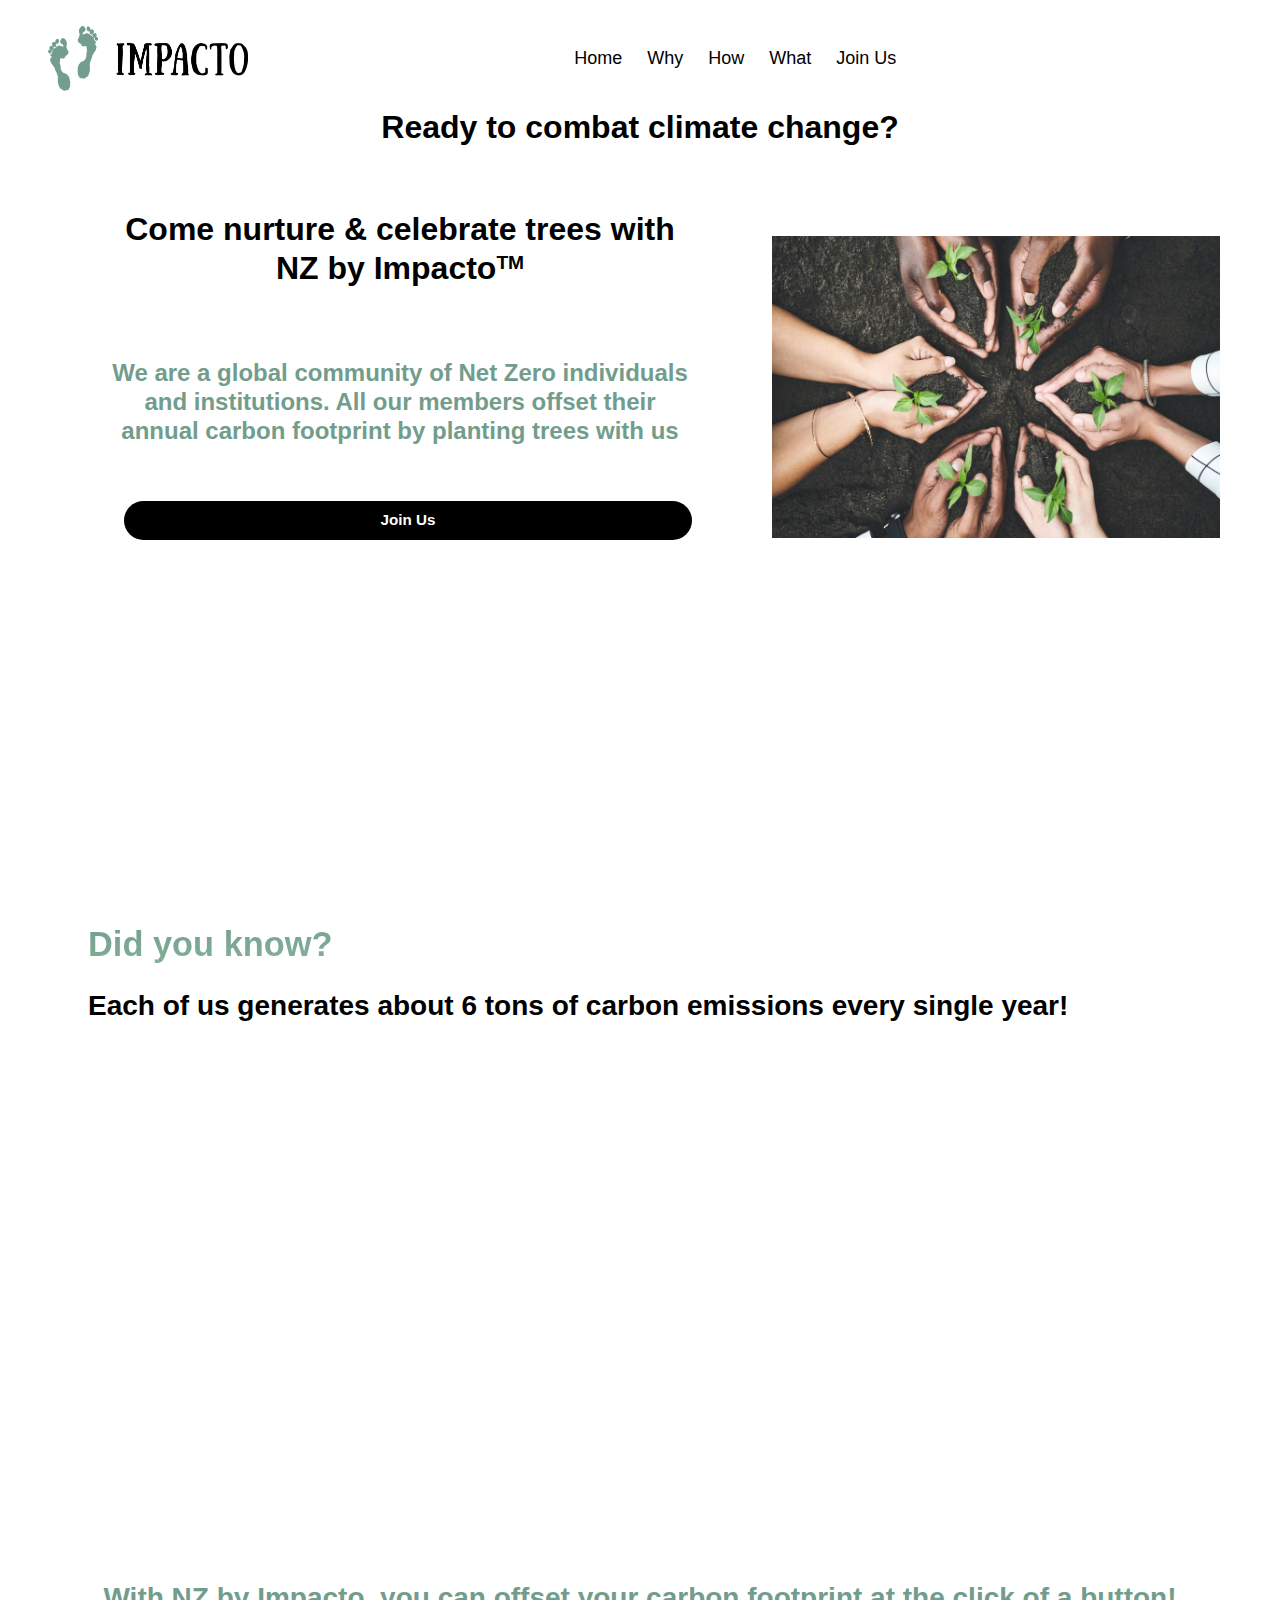
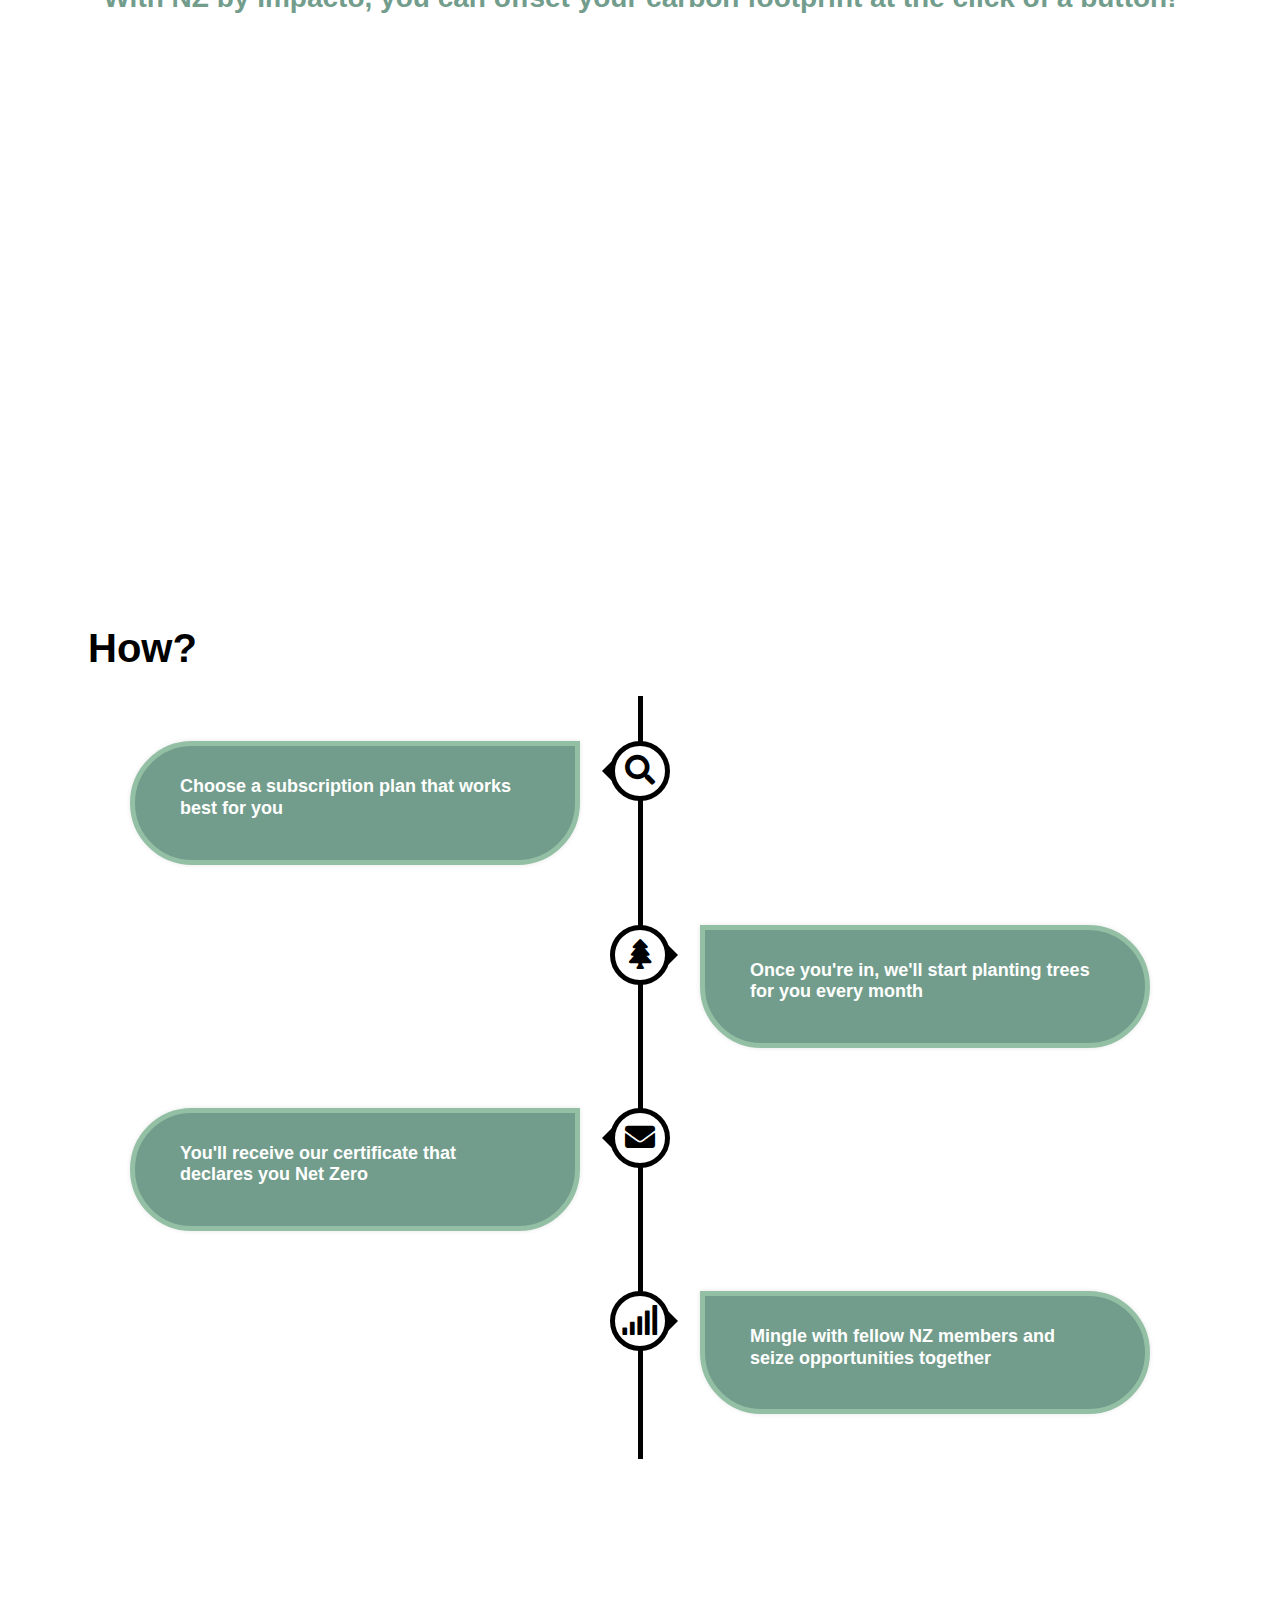
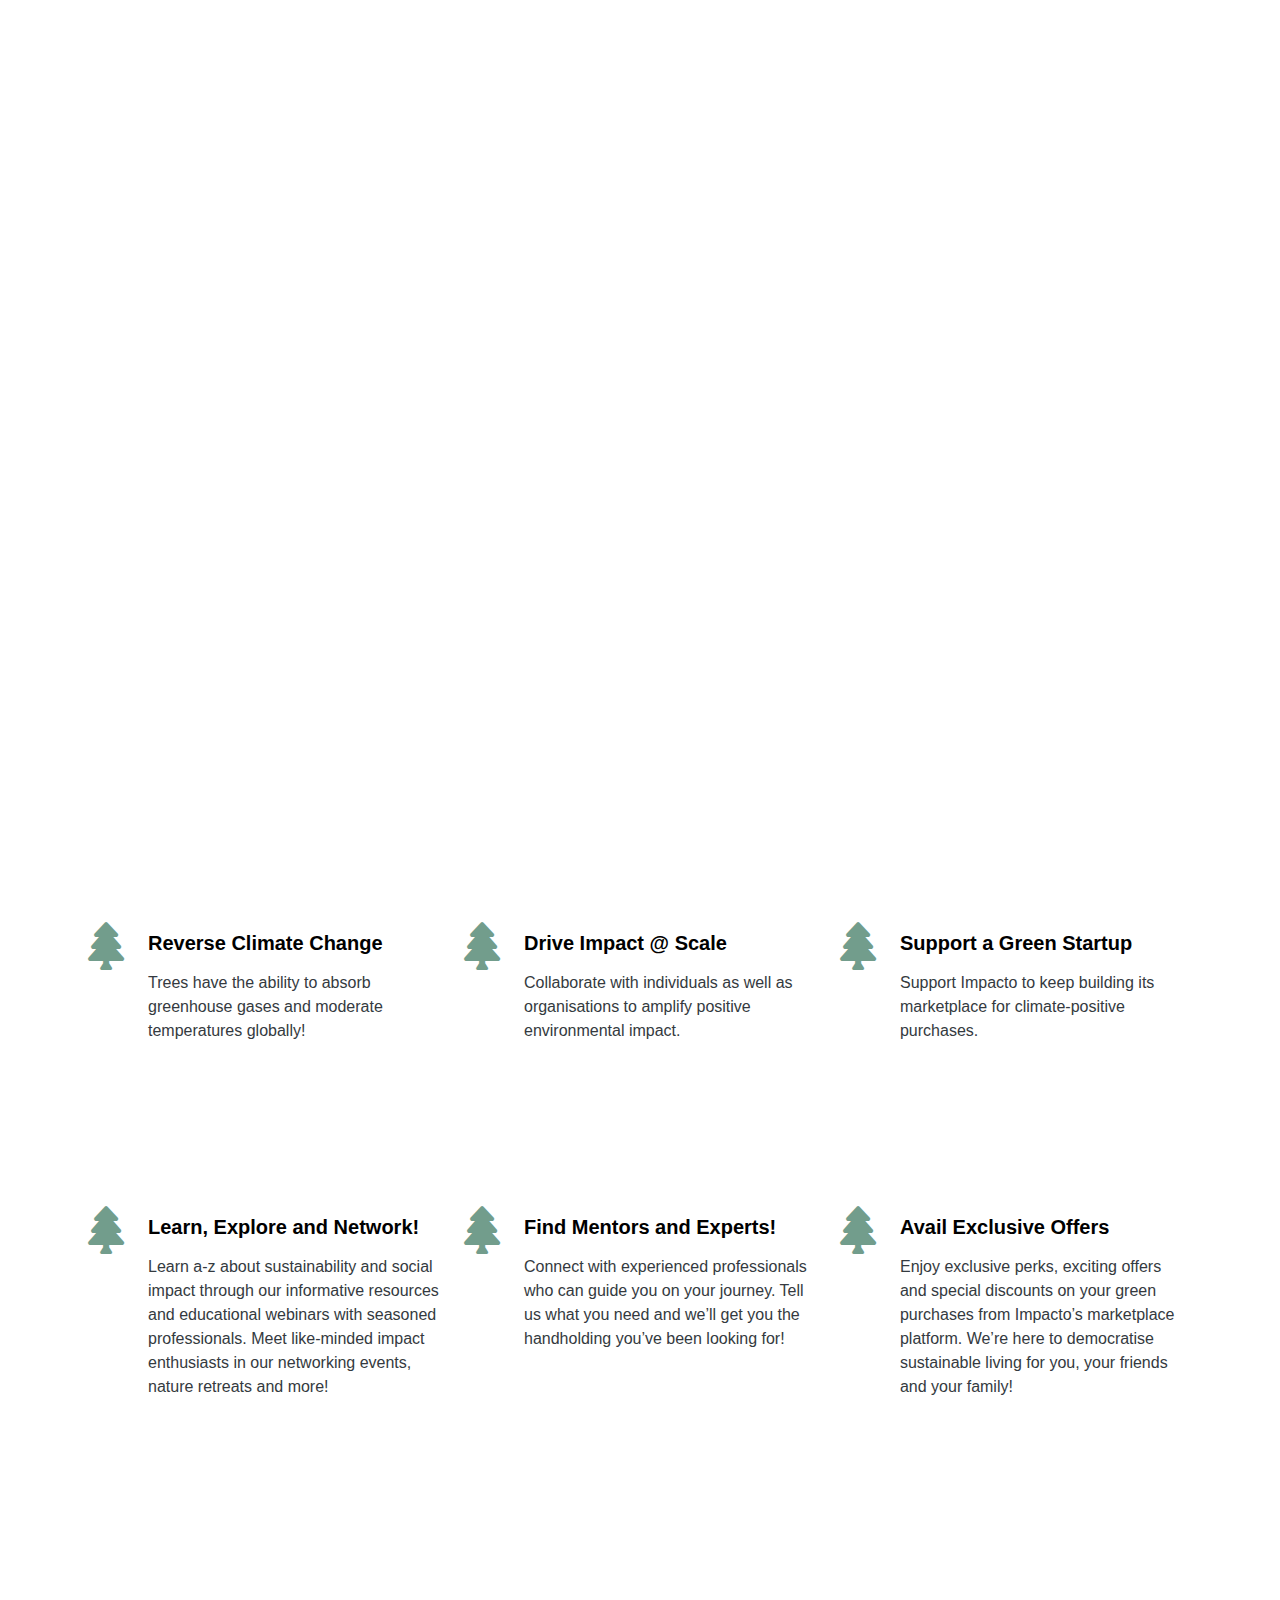
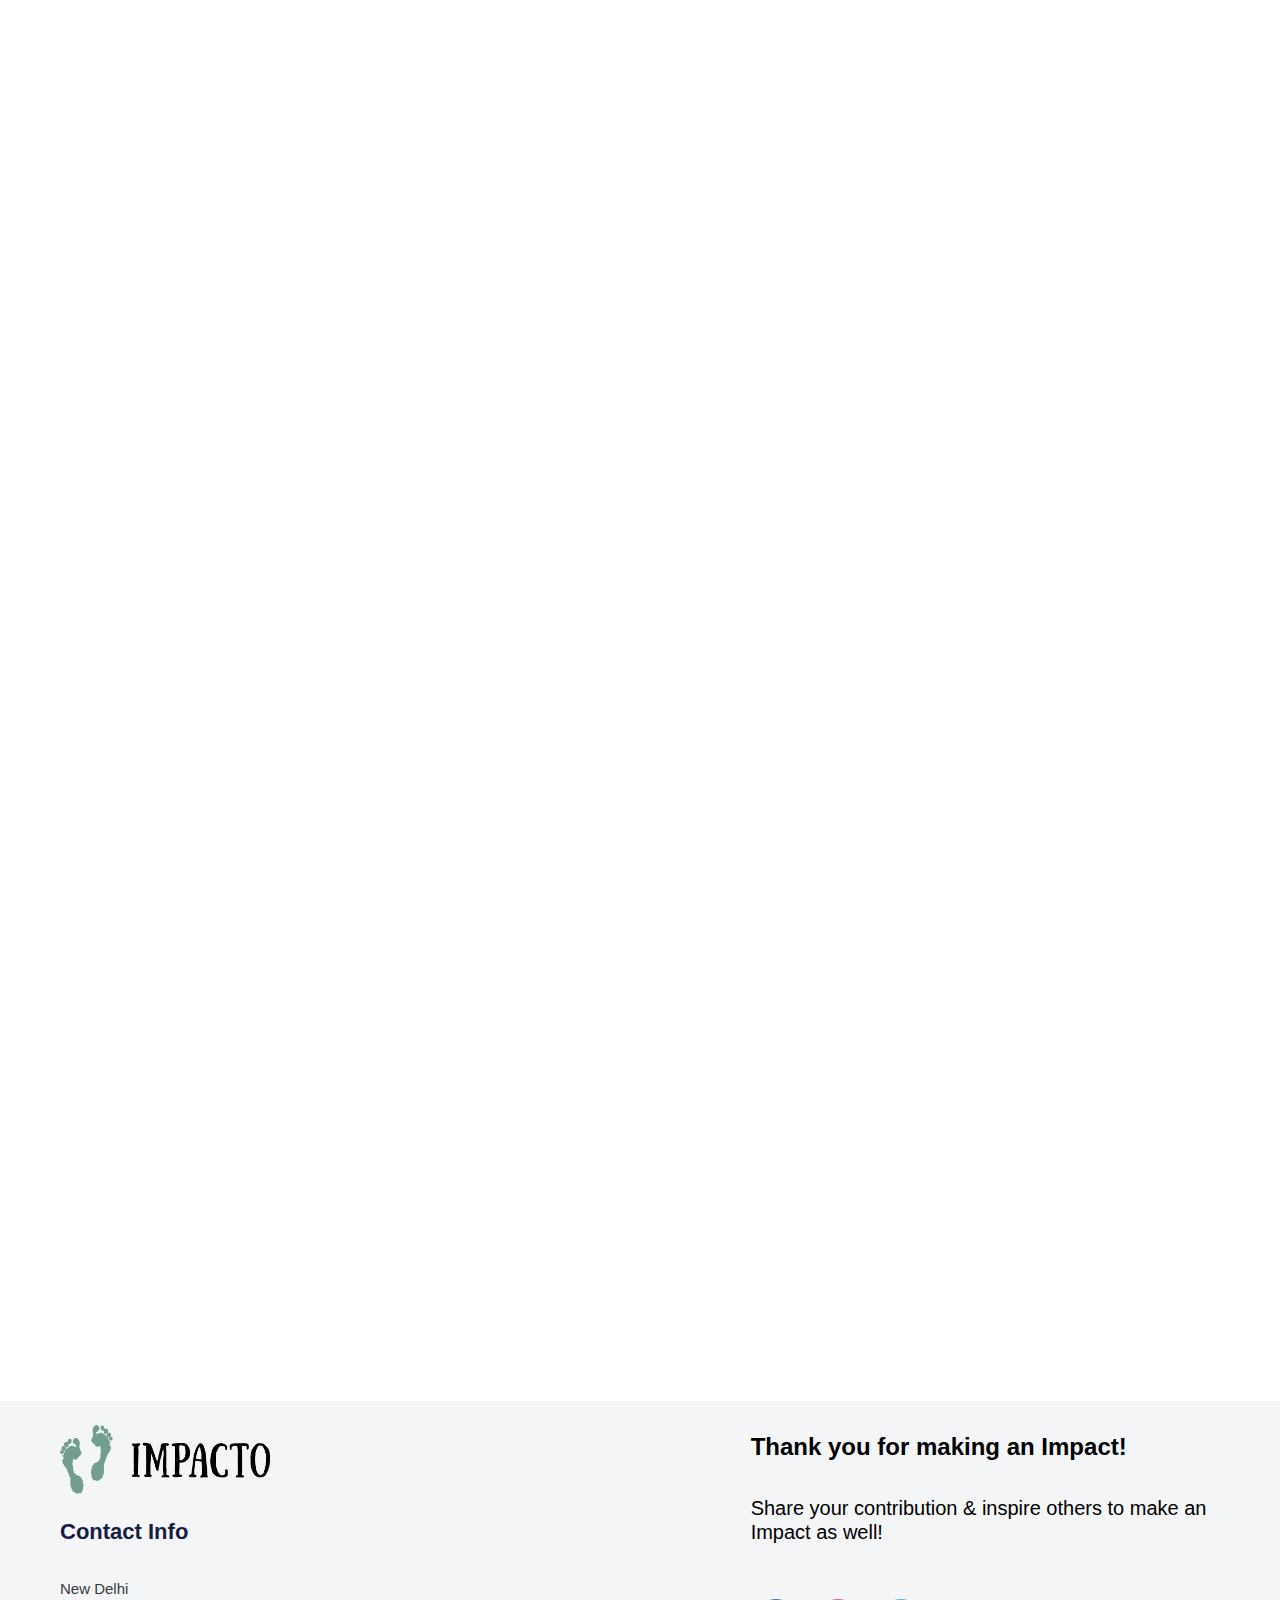
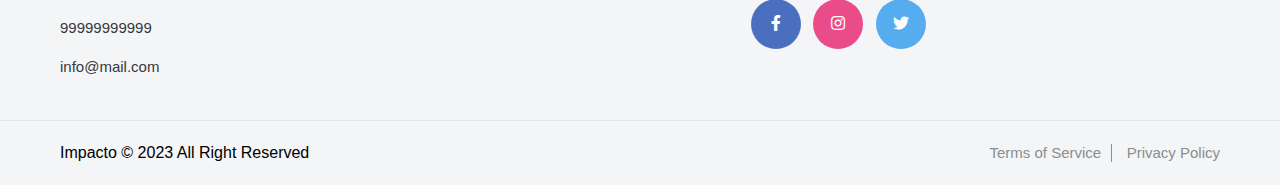
==== commit 7651e0f4: "Updated" ====
--- a/index.html
+++ b/index.html
@@ -46,16 +46,14 @@
         </nav>
         <main class="main">
    <section class="section banner banner-section" style="display: block;">
-    <h1 style="text-align: center; font-size: 2rem;">Ready to combat climate change? <br>
-                <br>Come nurture & celebrate trees with NZ by Impacto<sup style="font-size:1.2rem">TM</sup>
+    <h1 style="text-align: center; font-size: 2rem;"><br>Ready to combat climate change?<br>
               </h1>
       <div class="container banner-column">
          <img class="banner-image" src="img/pstv.png" alt="Illustration">
          <div class="container px-lg-5">
             <div class="row g-5">
-              <!-- <h1 style="text-align: center; font-size: 2rem;">Ready to combat climate change? <br>
-                <br>Come nurture & celebrate trees with NZ by Impacto<sup style="font-size:1.2rem">TM</sup>
-              </h1> -->
+              <h1 style="text-align: center; font-size: 2rem;"> Come nurture & celebrate trees with NZ by Impacto<sup style="font-size:1.2rem">TM</sup>
+              </h1>
               <br>
               <div class="text-center text-lg-start">
                 <h3 class=" animated slideInDown" style="color: #729D8C;text-align: center;  font-size: 1.5rem;margin-top: 3rem;">We are a global community of Net Zero individuals and institutions. All our members offset their annual carbon footprint by planting trees with us</h3>
--- a/css/style.css
+++ b/css/style.css
@@ -1120,7 +1120,7 @@
     height: auto;
 }
         section {
-            padding: 60px 0;
+            padding: 3rem 0;
            /* min-height: 100vh;*/
         }
 *,
@@ -1454,7 +1454,7 @@
 
 .section {
   margin: 0 auto;
-  padding: 5rem 0 2rem;
+  /*padding: 5rem 0 2rem;*/
 }
 
 .container {
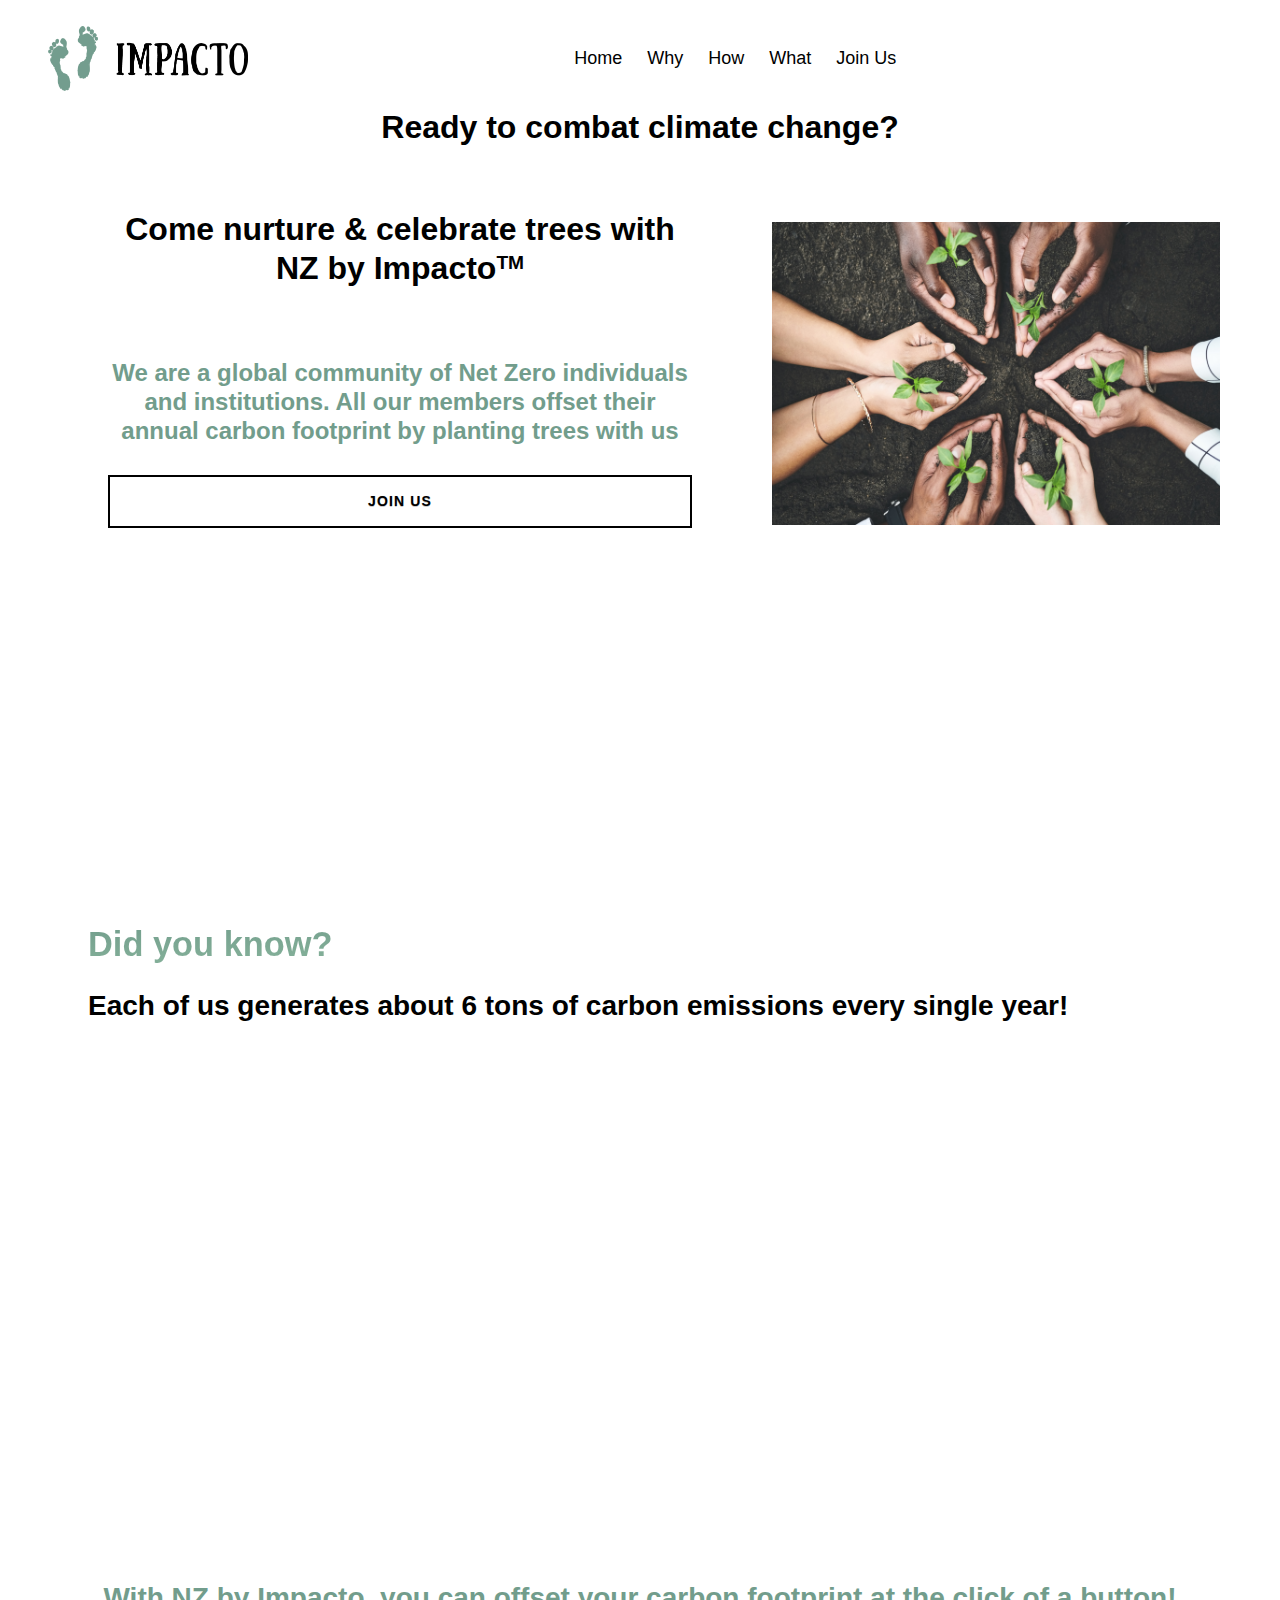
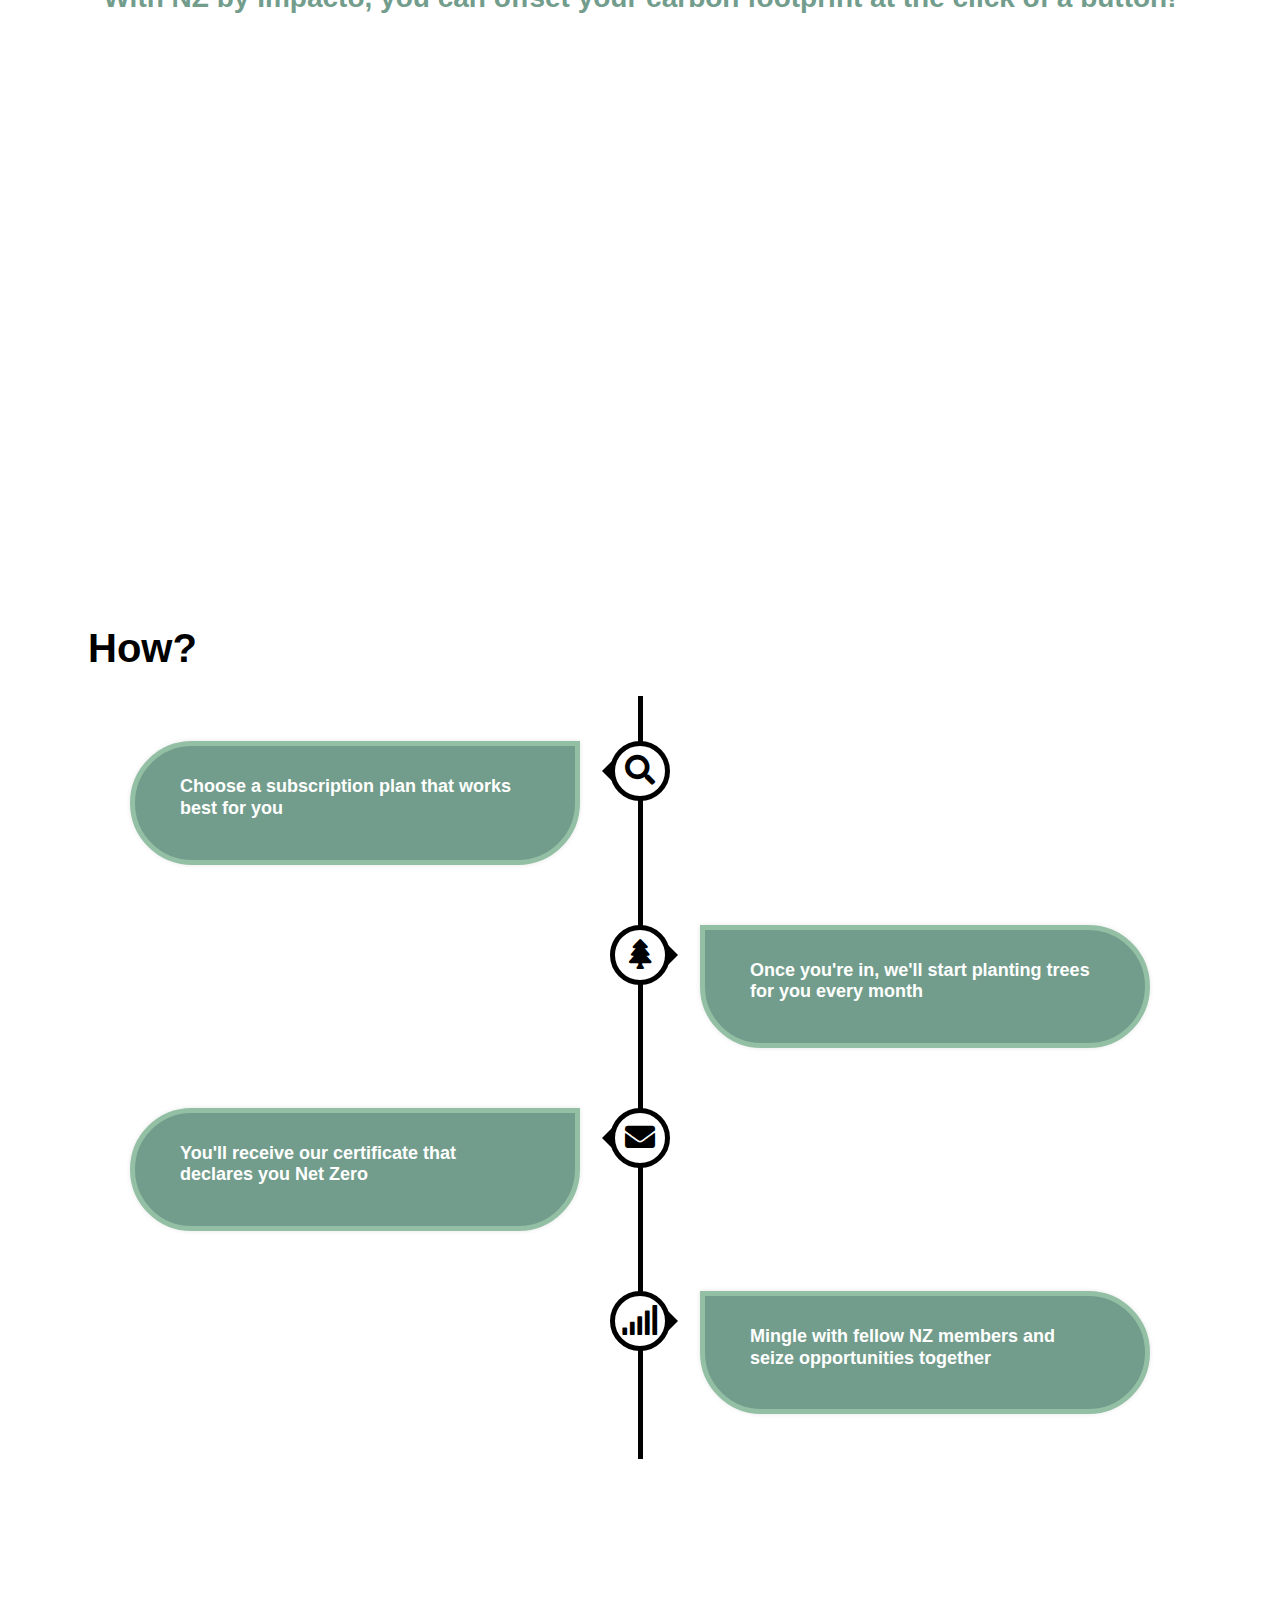
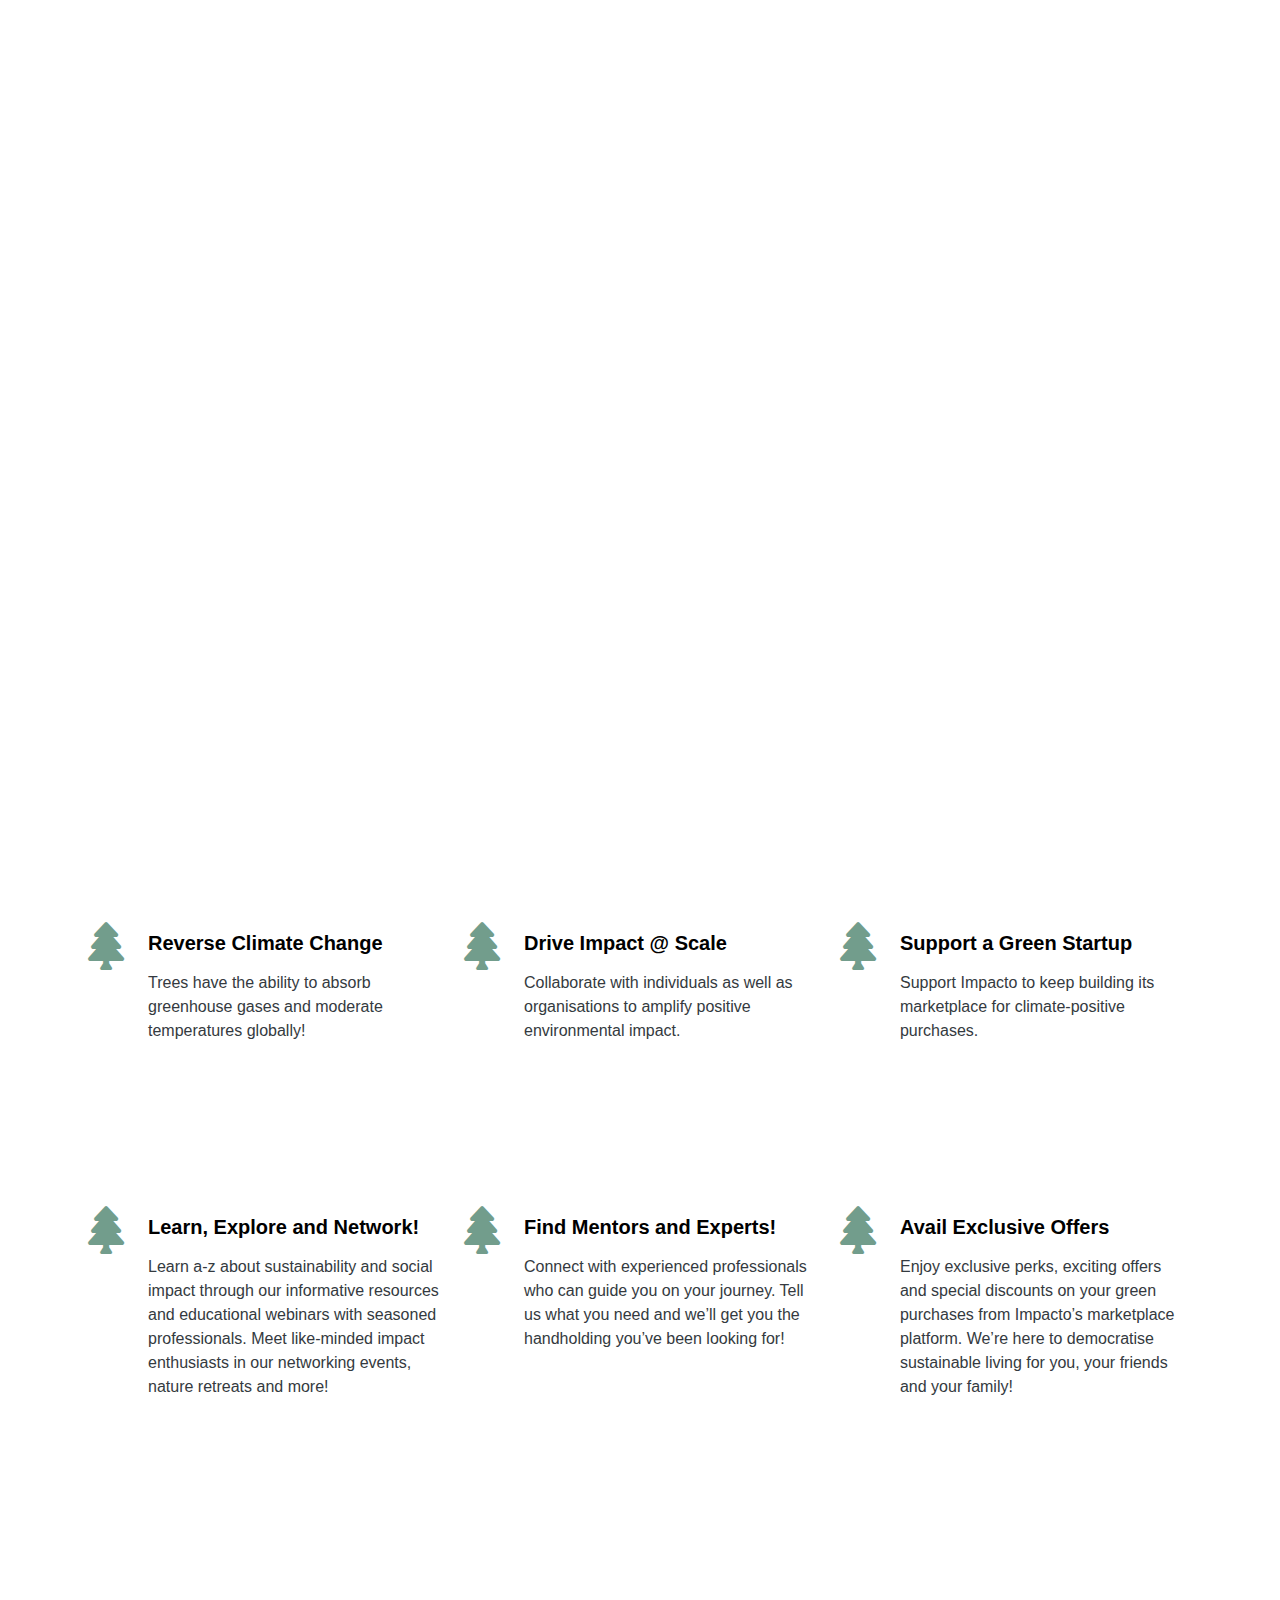
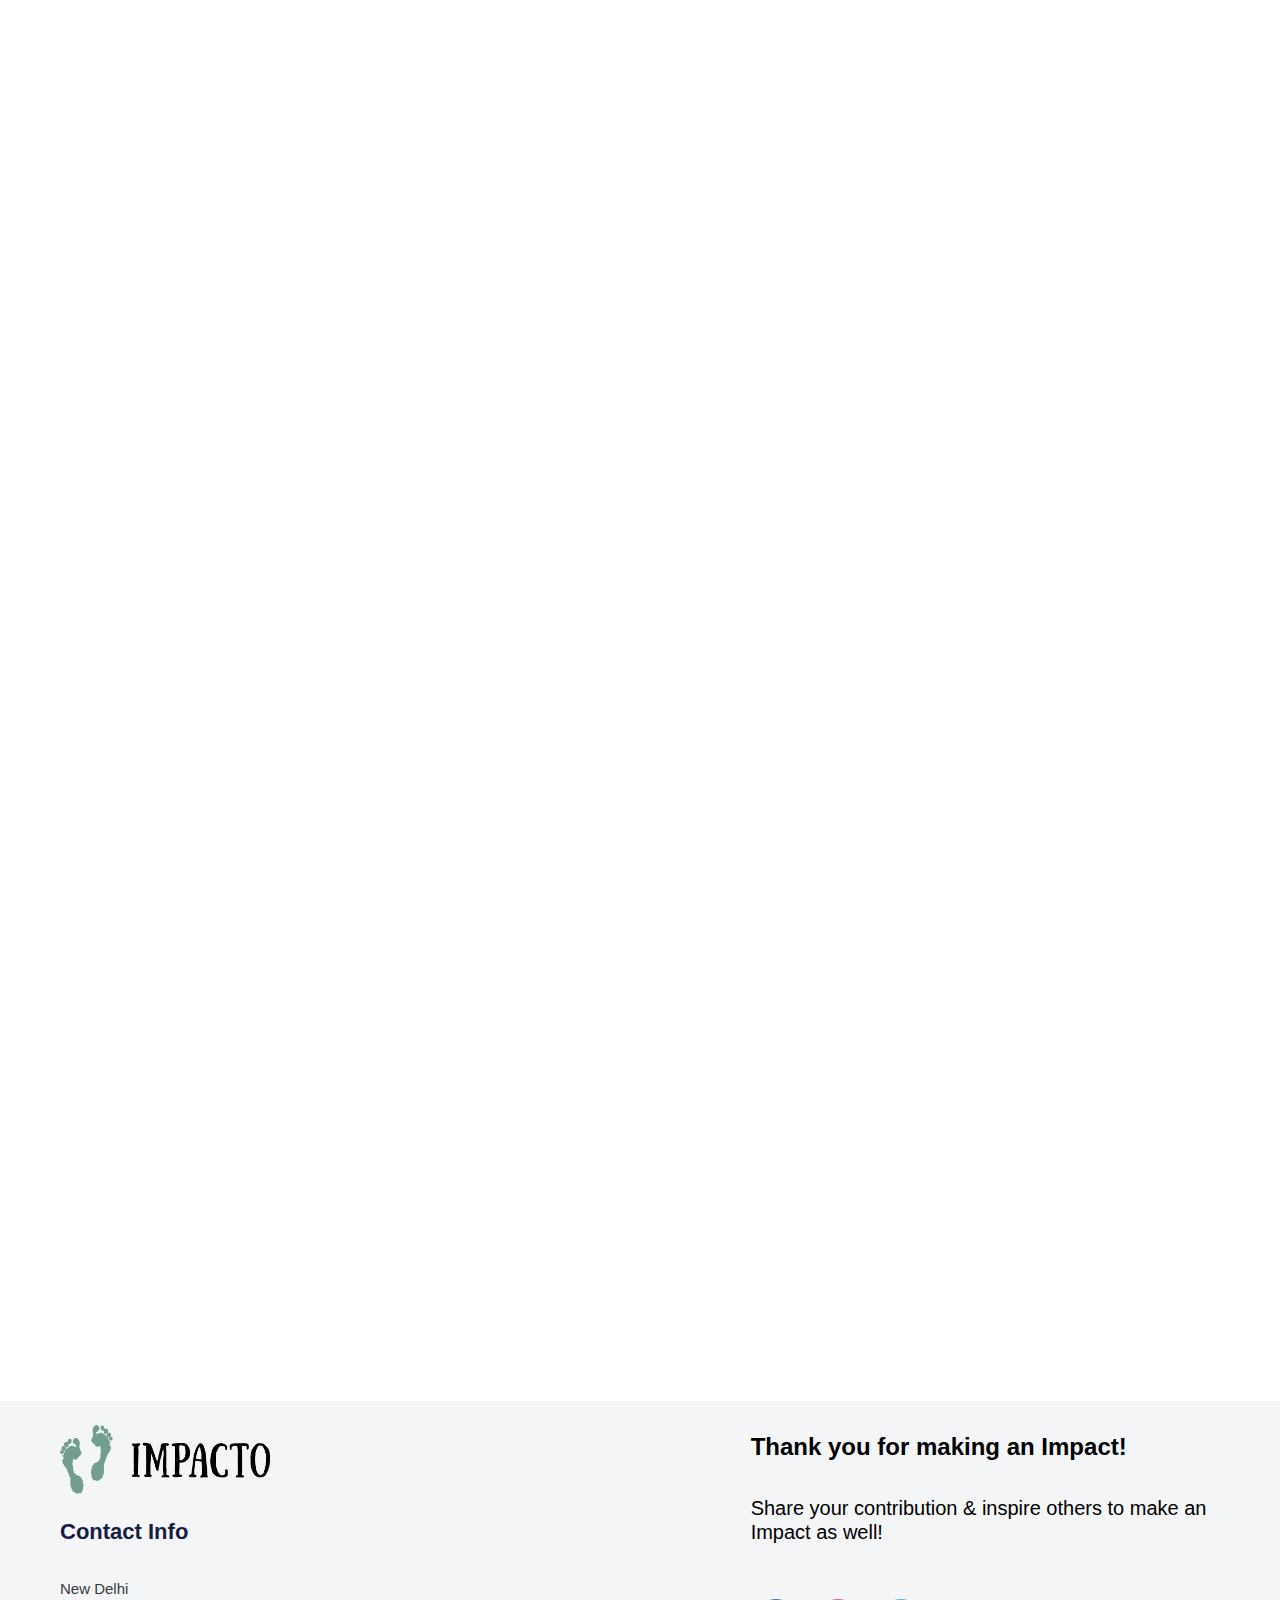
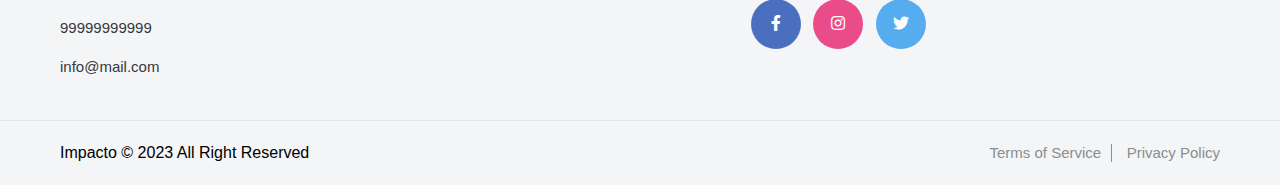
==== commit 076a249f: "Updated" ====
--- a/index.html
+++ b/index.html
@@ -56,9 +56,9 @@
               </h1>
               <br>
               <div class="text-center text-lg-start">
-                <h3 class=" animated slideInDown" style="color: #729D8C;text-align: center;  font-size: 1.5rem;margin-top: 3rem;">We are a global community of Net Zero individuals and institutions. All our members offset their annual carbon footprint by planting trees with us</h3>
-                <br>     <a href="#" class="btn btn-secondary-gradient rounded-pill py-2 px-4 ms-3 d-none d-lg-block"><b>Join Us</b></a>            <br>
-
+                <h3 class=" animated slideInDown" style="color: #729D8C;text-align: center;  font-size: 1.5rem;margin-top: 3rem;">We are a global community of Net Zero individuals and institutions. All our members offset their annual carbon footprint by planting trees with us <br>
+                <a href="" class="btn btn-sm animated-button thar-three  animated">Join Us</a>
+            </h3>
 
                 <!-- <div class="col-md-3 col-sm-3 col-xs-6" style="margin-top:-2rem; margin-bottom: 0rem; ">
                   
--- a/css/style.css
+++ b/css/style.css
@@ -1121,7 +1121,7 @@
 }
         section {
             padding: 3rem 0;
-           /* min-height: 100vh;*/
+            min-height: 100vh;
         }
 *,
 *::before,
@@ -1428,7 +1428,7 @@
     padding-left: var(--bs-gutter-x, .75rem);
     margin-right: auto;
     margin-left: auto;
-    height: 100vh;
+    /*height: 100vh;*/
 }
 
 a,
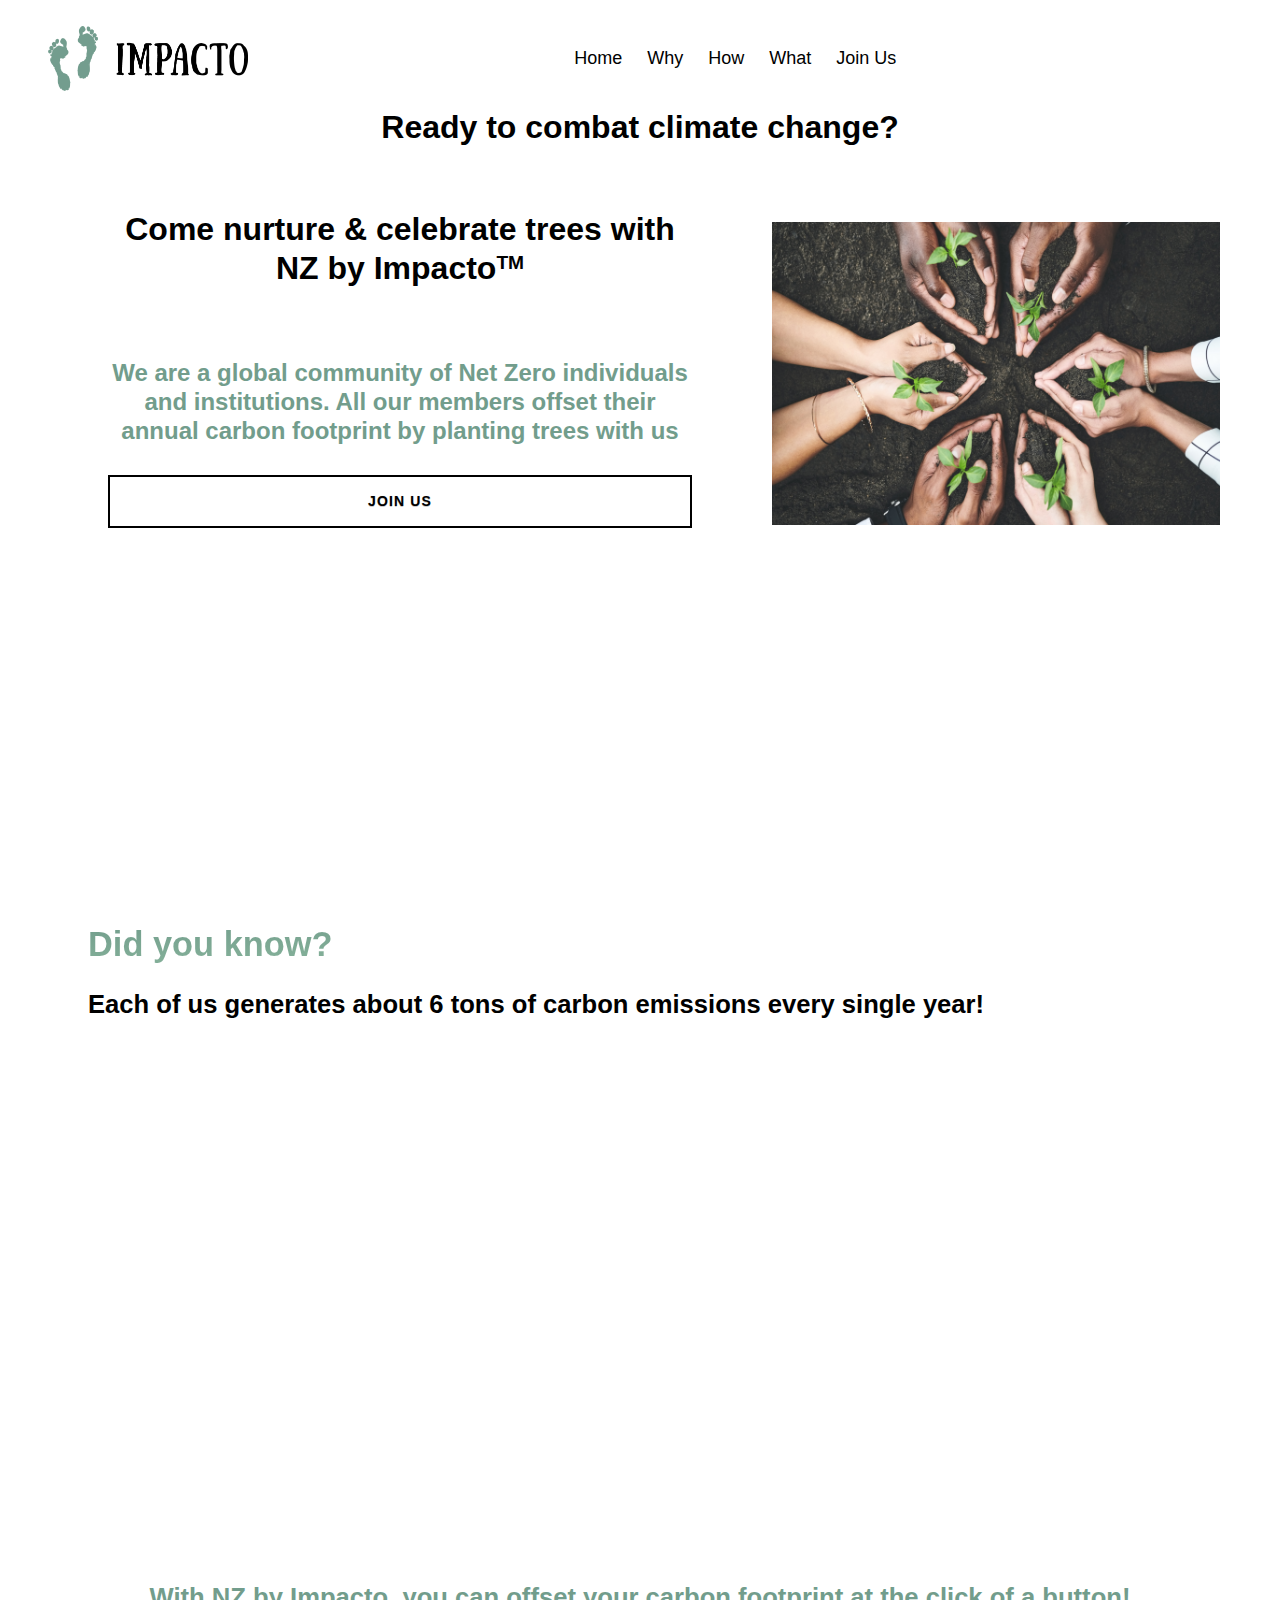
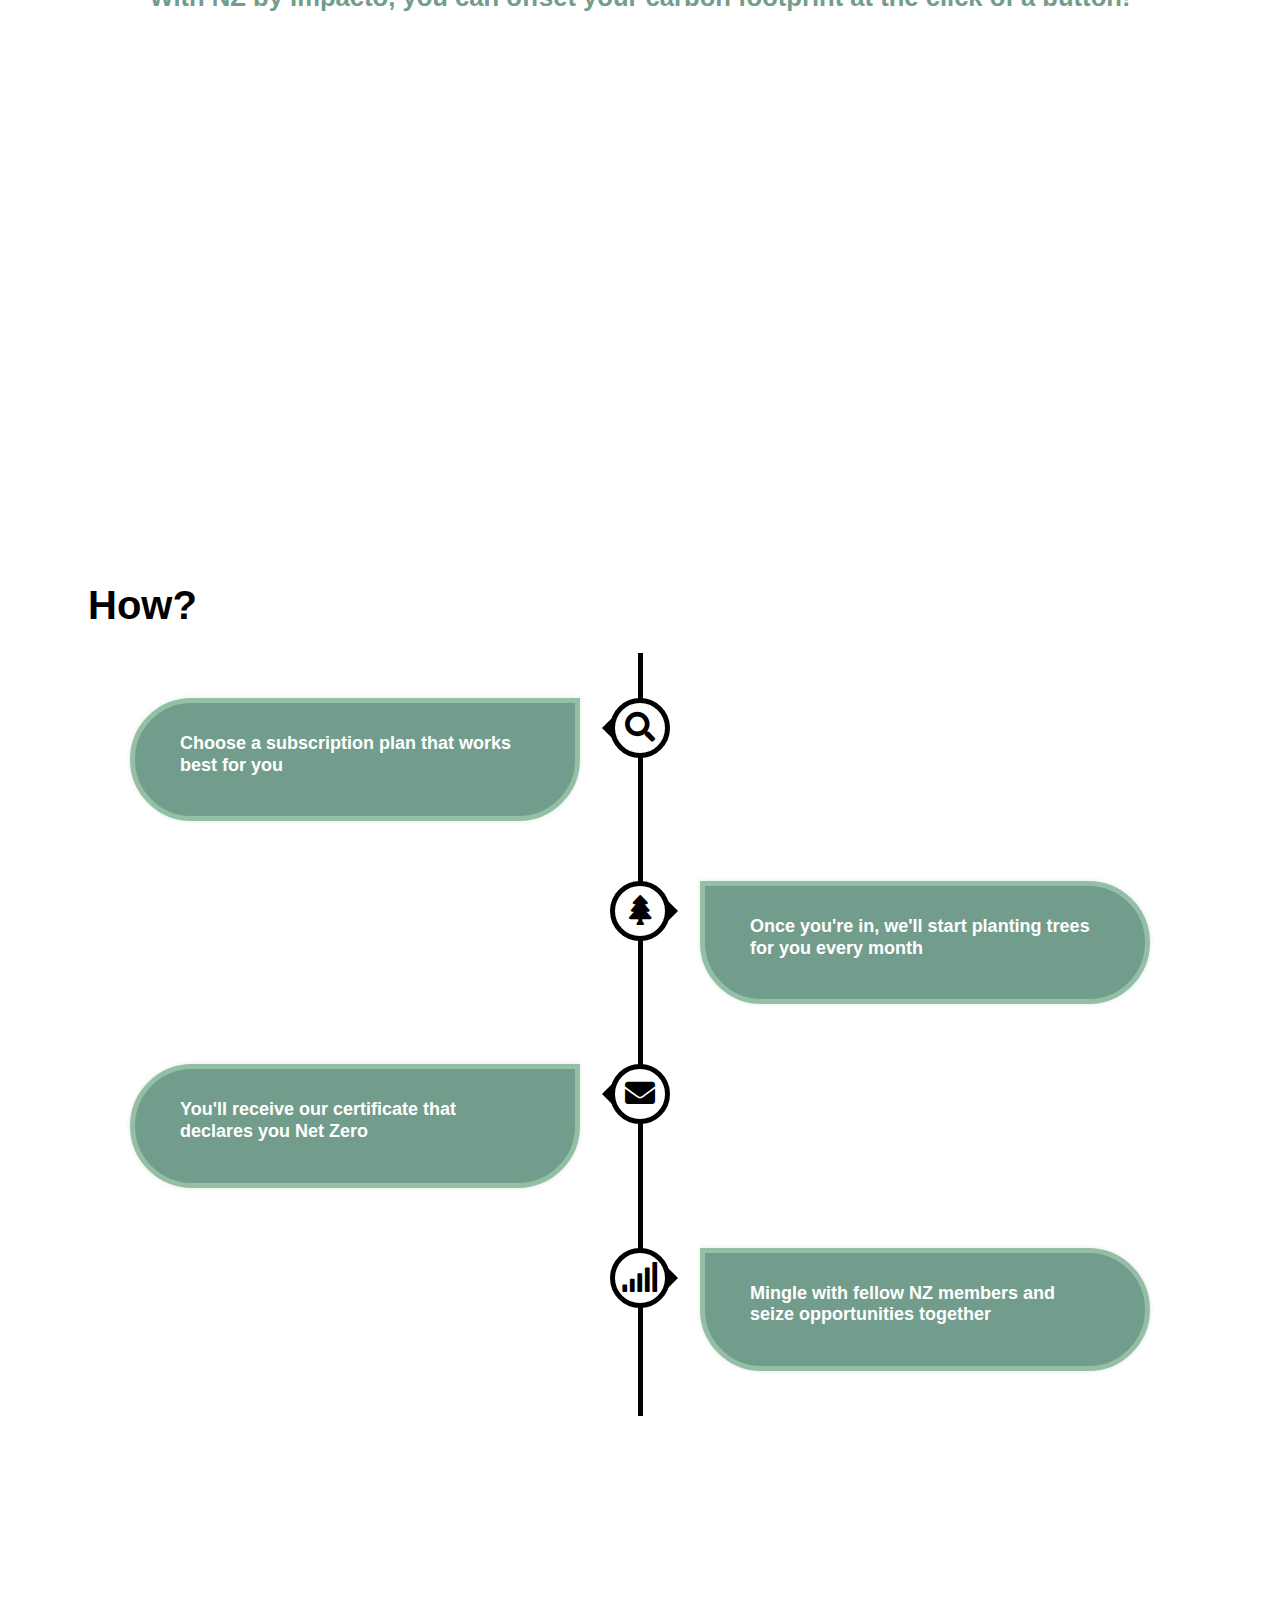
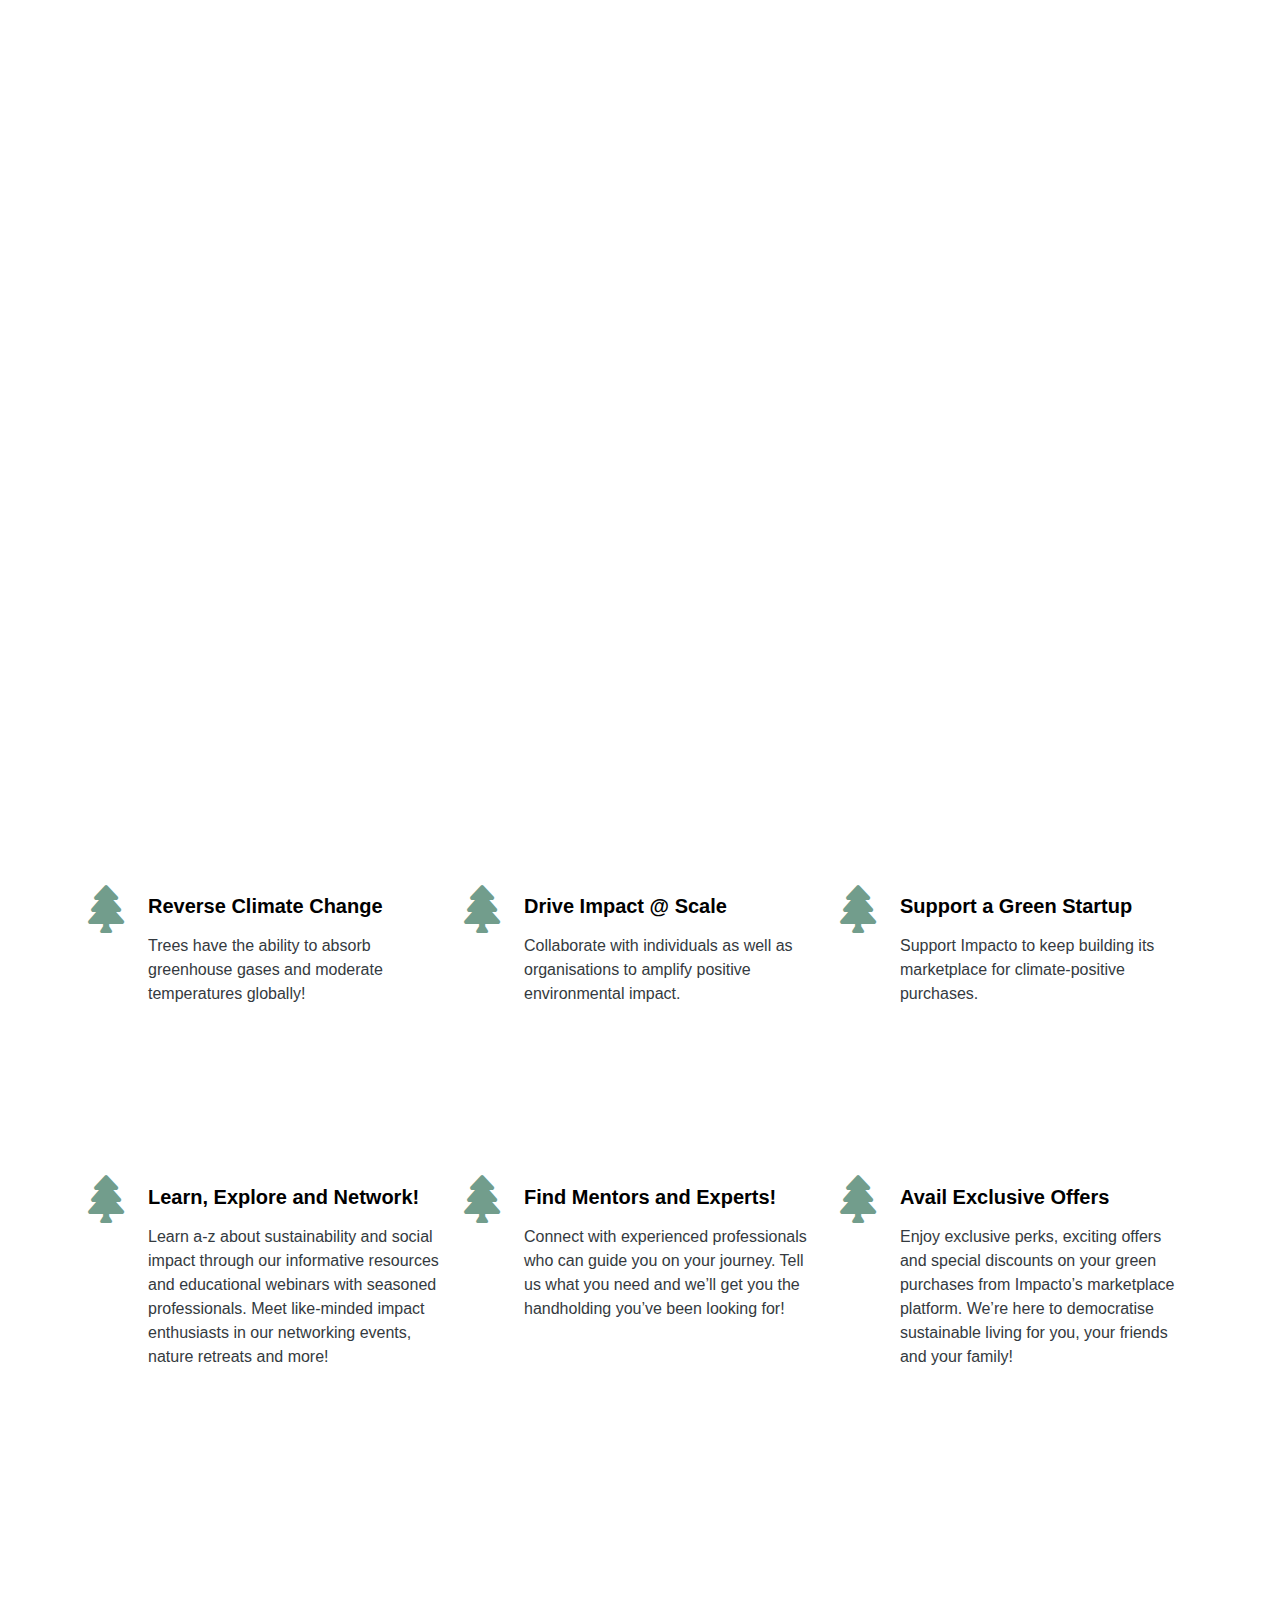
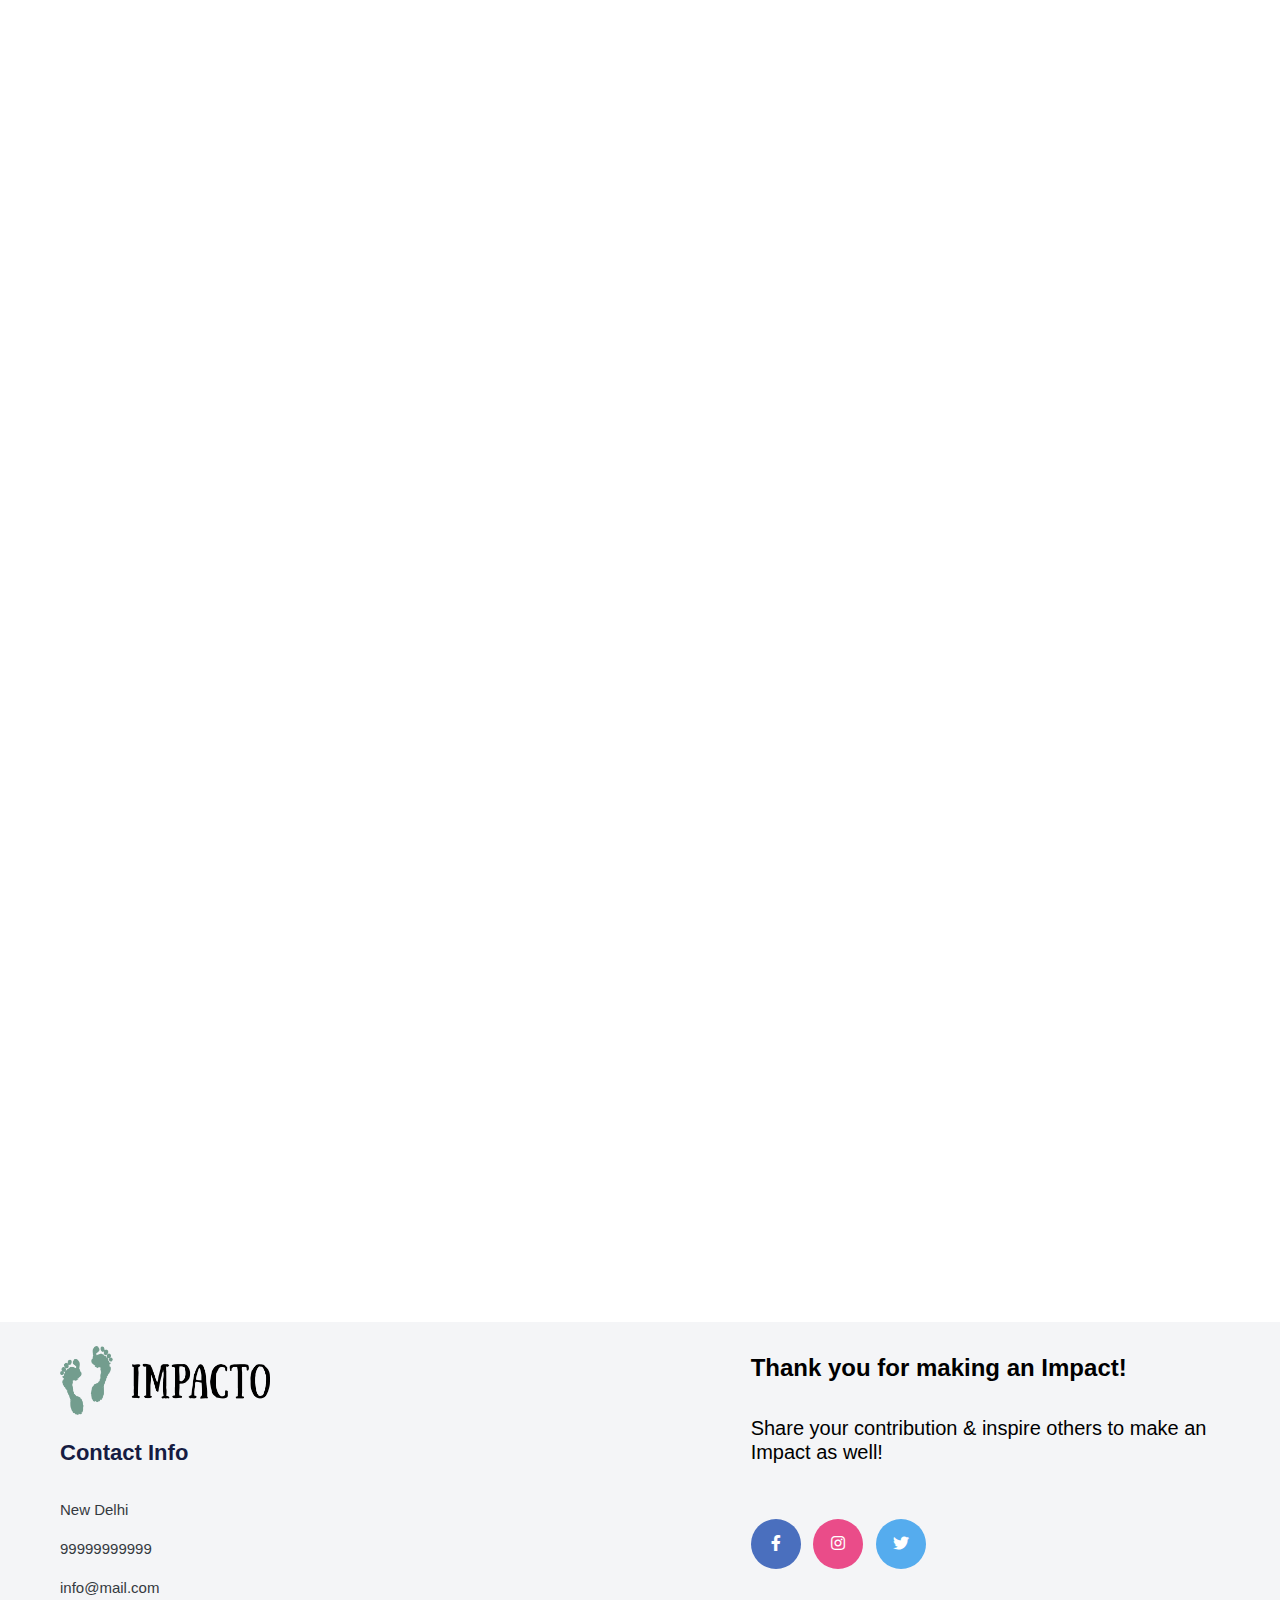
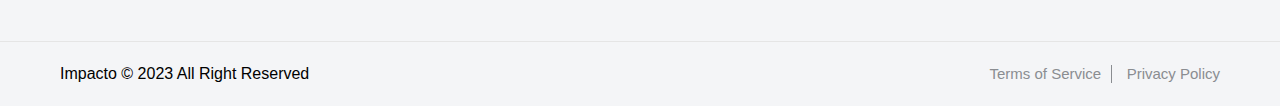
==== commit c6412257: "issues fixed" ====
--- a/index.html
+++ b/index.html
@@ -46,17 +46,17 @@
         </nav>
         <main class="main">
    <section class="section banner banner-section" style="display: block;">
-    <h1 style="text-align: center; font-size: 2rem;"><br>Ready to combat climate change?<br>
+    <h1 class=" heroMediah1" style=" margin-bottom: 2rem;"><br>Ready to combat climate change?<br>
               </h1>
       <div class="container banner-column">
          <img class="banner-image" src="img/pstv.png" alt="Illustration">
          <div class="container px-lg-5">
             <div class="row g-5">
-              <h1 style="text-align: center; font-size: 2rem;"> Come nurture & celebrate trees with NZ by Impacto<sup style="font-size:1.2rem">TM</sup>
+              <h1 class="heroMediah1"> Come nurture & celebrate trees with NZ by Impacto<sup class="heroMediaSpan">TM</sup>
               </h1>
-              <br>
+              
               <div class="text-center text-lg-start">
-                <h3 class=" animated slideInDown" style="color: #729D8C;text-align: center;  font-size: 1.5rem;margin-top: 3rem;">We are a global community of Net Zero individuals and institutions. All our members offset their annual carbon footprint by planting trees with us <br>
+                <h3 class=" animated slideInDown heroMedia" >We are a global community of Net Zero individuals and institutions. All our members offset their annual carbon footprint by planting trees with us <br>
                 <a href="" class="btn btn-sm animated-button thar-three  animated">Join Us</a>
             </h3>
 
@@ -90,7 +90,7 @@
           </div>
         </div>
       </div>
-      <div class="parallax p-14" style="height: 50vh;">
+      <div class="parallax2 p-14" >
         <!-- <h1 style="color: #fff;">We Love Trees</h1>  -->
       </div>
       <div class="container-xxl py-5" id="about">
@@ -104,15 +104,14 @@
 
               <h3 class=" animated slideInDown" style="color: #729D8C;text-align: center; ">
               With NZ by Impacto, you can offset your carbon footprint at the click of a button!</h3>
-              <br>
-              <br>
+              
               <!-- 
                             <a href="" class="btn btn-secondary-gradient py-sm-3 px-4 px-sm-5 rounded-pill animated slideInRight">Read More</a><a href="" class="btn btn-secondary-gradient py-sm-3 px-4 px-sm-5 rounded-pill animated slideInRight">Contact Us</a> -->
             </div>
           </div>
         </div>
       </div>
-      <div class="parallax p-5" style="height: 50vh;">
+      <div class="parallax2 p-5" >
         <!-- <h1 style="color: #fff;">We Love Trees</h1>  -->
       </div>
       <!-- About End -->
@@ -215,7 +214,7 @@
               <b></b>
             </h5>
             <h5 class="text-primary-gradient fw-medium" style="font-size:2.15rem">
-              <b>What’s in it for the you?</b>
+              <b>What’s in it for you?</b>
             </h5>
           </div>
           <div class="row mb-6">
@@ -259,9 +258,6 @@
       <div class="parallax p-3">
         <!-- <h1 style="color: #fff;">We Love Trees</h1>  -->
       </div>
-      <br>
-      <br>
-      <br>
       <!-- Pricing Start -->
       <div class="container-xxl py-5" id="pricing">
         <div class="container py-5 px-lg-5">
@@ -303,7 +299,8 @@
                             <div class="d-flex justify-content-between mb-3">
                               <span>Pricing</span>INR 750
                             </div>
-                            <form><script src="https://cdn.razorpay.com/static/widget/subscription-button.js" data-subscription_button_id="pl_LRtwhnPUdk0NiF" data-button_theme="brand-color" async> </script> </form>
+                            <div class="d-flex justify-content-between mb-3">
+                            <form><script src="https://cdn.razorpay.com/static/widget/subscription-button.js" data-subscription_button_id="pl_LRtwhnPUdk0NiF" data-button_theme="brand-color" async> </script> </form></div>
                           </div>
                         </div>
                       </div>
--- a/css/style.css
+++ b/css/style.css
@@ -1,3 +1,4 @@
+@import url('https://fonts.cdnfonts.com/css/georgia');
 /********** Template CSS **********/
 :root {
     --primary: #729D8C;
@@ -149,7 +150,7 @@
     position: relative;
     margin-right: 25px;
     padding: 45px 0;
-    font-family: Century Gothic,CenturyGothic,AppleGothic,sans-serif; 
+    font-family: 'Georgia', sans-serif; 
     font-size: 18px;
     font-weight: 500;
     color: #000 !important;
@@ -201,7 +202,6 @@
 
     .navbar-light .navbar-collapse {
         margin-top: 15px;
-        border-top: 1px solid #DDDDDD;
     }
 
     .navbar-light .navbar-nav .nav-link,
@@ -227,7 +227,7 @@
     }
 
     .navbar-light .navbar-brand img {
-        max-height: 45px;
+        max-height: 60px;
     }
 }
 
@@ -467,7 +467,7 @@
 .footer .btn.btn-link::before {
     position: relative;
     content: "\f105";
-    font-family: Century Gothic,CenturyGothic,AppleGothic,sans-serif;
+    font-family: 'Georgia', sans-serif;
     font-weight: 900;
     margin-right: 10px;
 }
@@ -592,14 +592,15 @@
 
 
 .parallax {
-  display: flex;
+  /*display: flex;
   justify-content: center;
   align-items: center;
-  text-align: center;
+*/  text-align: center;
   height: 100vh;
   width: 100%;
   background-image: linear-gradient(rgba(0,0,0,.4), rgba(0,0,0,.4)), url("../img/Images/avenue-g7f98dd411_1920.jpg");
   background-repeat: no-repeat;
+
   background-size: cover;
   background-attachment: fixed;
   color: #fff;
@@ -607,7 +608,29 @@
 @media(max-width: 767.98px){
 .parallax{
     background-attachment: scroll;
-}
+    height: 30vh;
+}
+}
+.parallax2 {
+  /*display: flex;
+  justify-content: center;
+  align-items: center;
+*/  text-align: center;
+  height: 50vh;
+  width: 100%;
+  background-image: linear-gradient(rgba(0,0,0,.4), rgba(0,0,0,.4)), url("../img/Images/avenue-g7f98dd411_1920.jpg");
+  background-repeat: no-repeat;
+  
+  background-size: cover;
+  background-attachment: fixed;
+  color: #fff;
+}
+@media(max-width: 767.98px){
+.parallax2{
+    background-attachment: scroll;
+    height: 30vh;
+}
+
 }
 
 .p-2 {
@@ -946,7 +969,7 @@
     top:0px;
     color:#8a8d91;
     font-weight:800;
-    font-family: Century Gothic,CenturyGothic,AppleGothic,sans-serif;
+    font-family: 'Georgia', sans-serif;
 }
 
 /*Gallery Widget*/
@@ -1003,6 +1026,10 @@
     position:relative;
     float:left;
     padding:15px 0px;
+}
+
+.razorpay-subscription-button{
+    min-width: 34px;
 }
 
 .main-footer .info-widget .social-links li{
@@ -1123,6 +1150,12 @@
             padding: 3rem 0;
             min-height: 100vh;
         }
+        @media (max-width: 768px) {
+    section {
+        padding: 0rem 0;
+        min-height: 90vh;
+    }
+}
 *,
 *::before,
 *::after {
@@ -1134,7 +1167,7 @@
  html { overflow-x:hidden; }
 body {
   margin: 0;
-  font-family: Century Gothic,CenturyGothic,AppleGothic,sans-serif; !important;
+  font-family: 'Georgia', sans-serif; !important;
   background: #ffffff;
   max-width: 100%;
   overflow-x: hidden;
@@ -1256,12 +1289,58 @@
   color: #fff;
 }
 
+ @media (max-width: 768px) {
+    .container2 .content h2 {
+        font-size: 16px;
+    }
+}
+
+ @media (max-width: 768px) {
+    h3{
+        font-size: 1.3rem;
+    }
+}
+
 .container2 .content p {
   margin: 0;
   font-size: 16px;
   line-height: 22px;
   color: #454545;
 }
+.heroMedia {
+    color: #729D8C;
+    text-align: center;
+    font-size: 1.5rem;
+    margin-top: 3rem;
+  }
+@media (max-width: 767.98px) {
+  .heroMedia {
+    font-size: 1.25rem;
+    margin-top: 0rem;
+  }
+}
+
+.heroMediah1 {
+    text-align: center;
+    font-size: 2rem;
+  }
+@media (max-width: 767.98px) {
+  .heroMediah1 {
+    text-align: center;
+    font-size: 1.6rem;
+  }
+}
+
+.heroMediaSpan {
+    font-size: 1.2rem;
+  }
+@media (max-width: 767.98px) {
+  .heroMediaSpan {
+    text-align: center;
+    font-size: 0.9rem;
+  }
+}
+
 
 @media (max-width: 767.98px) {
   .timeline2::after {
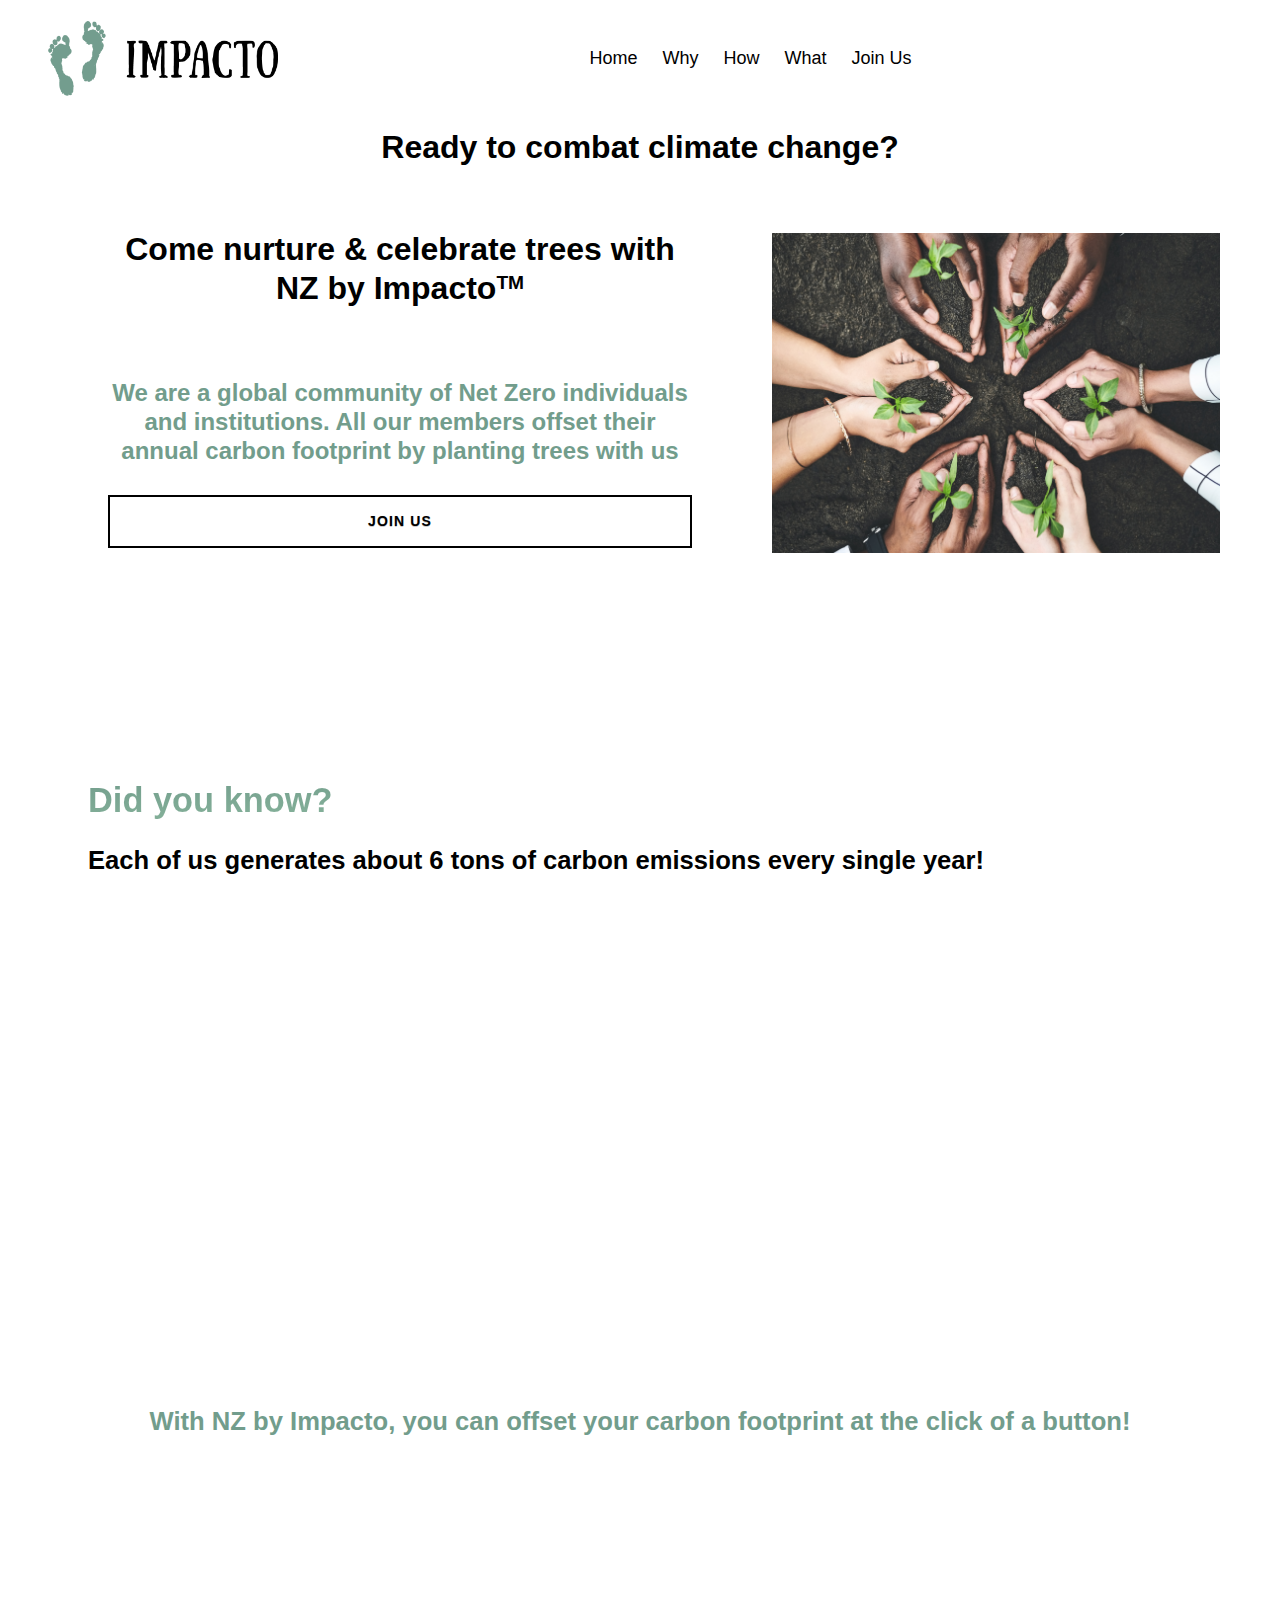
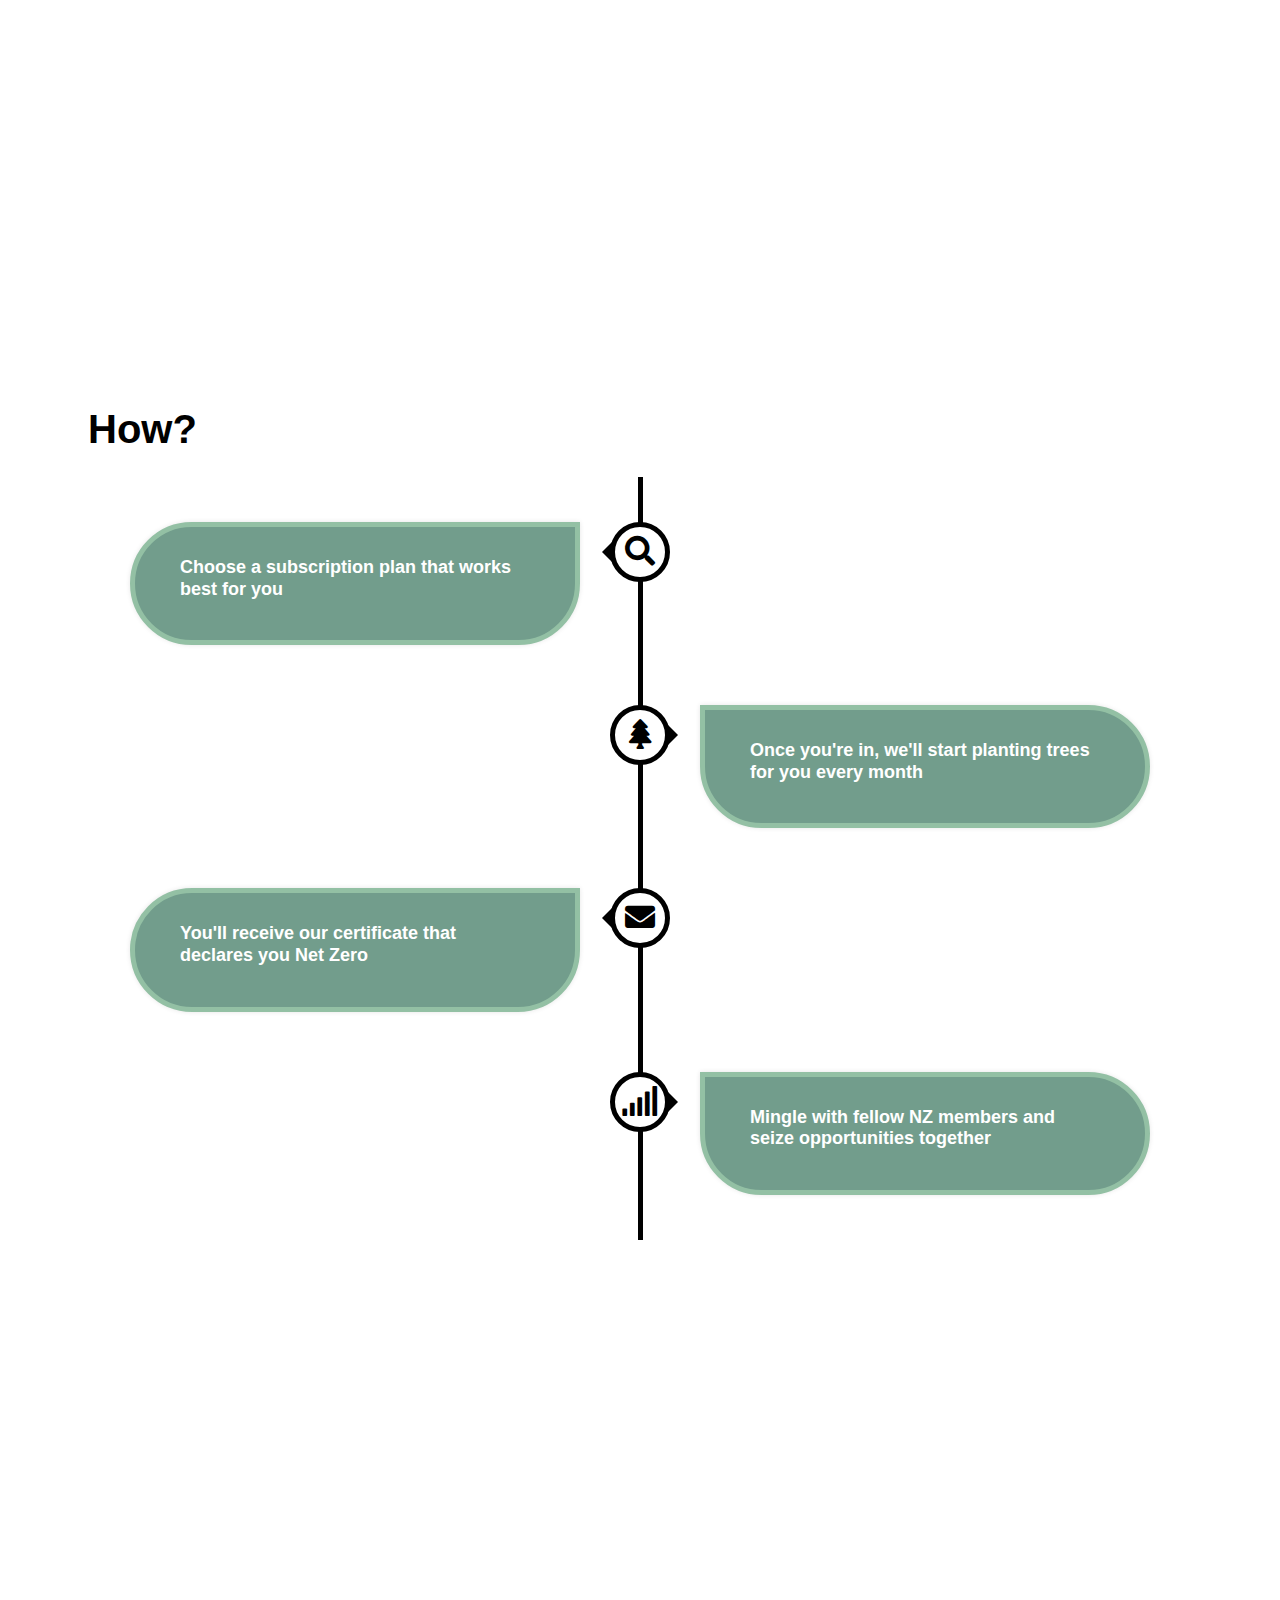
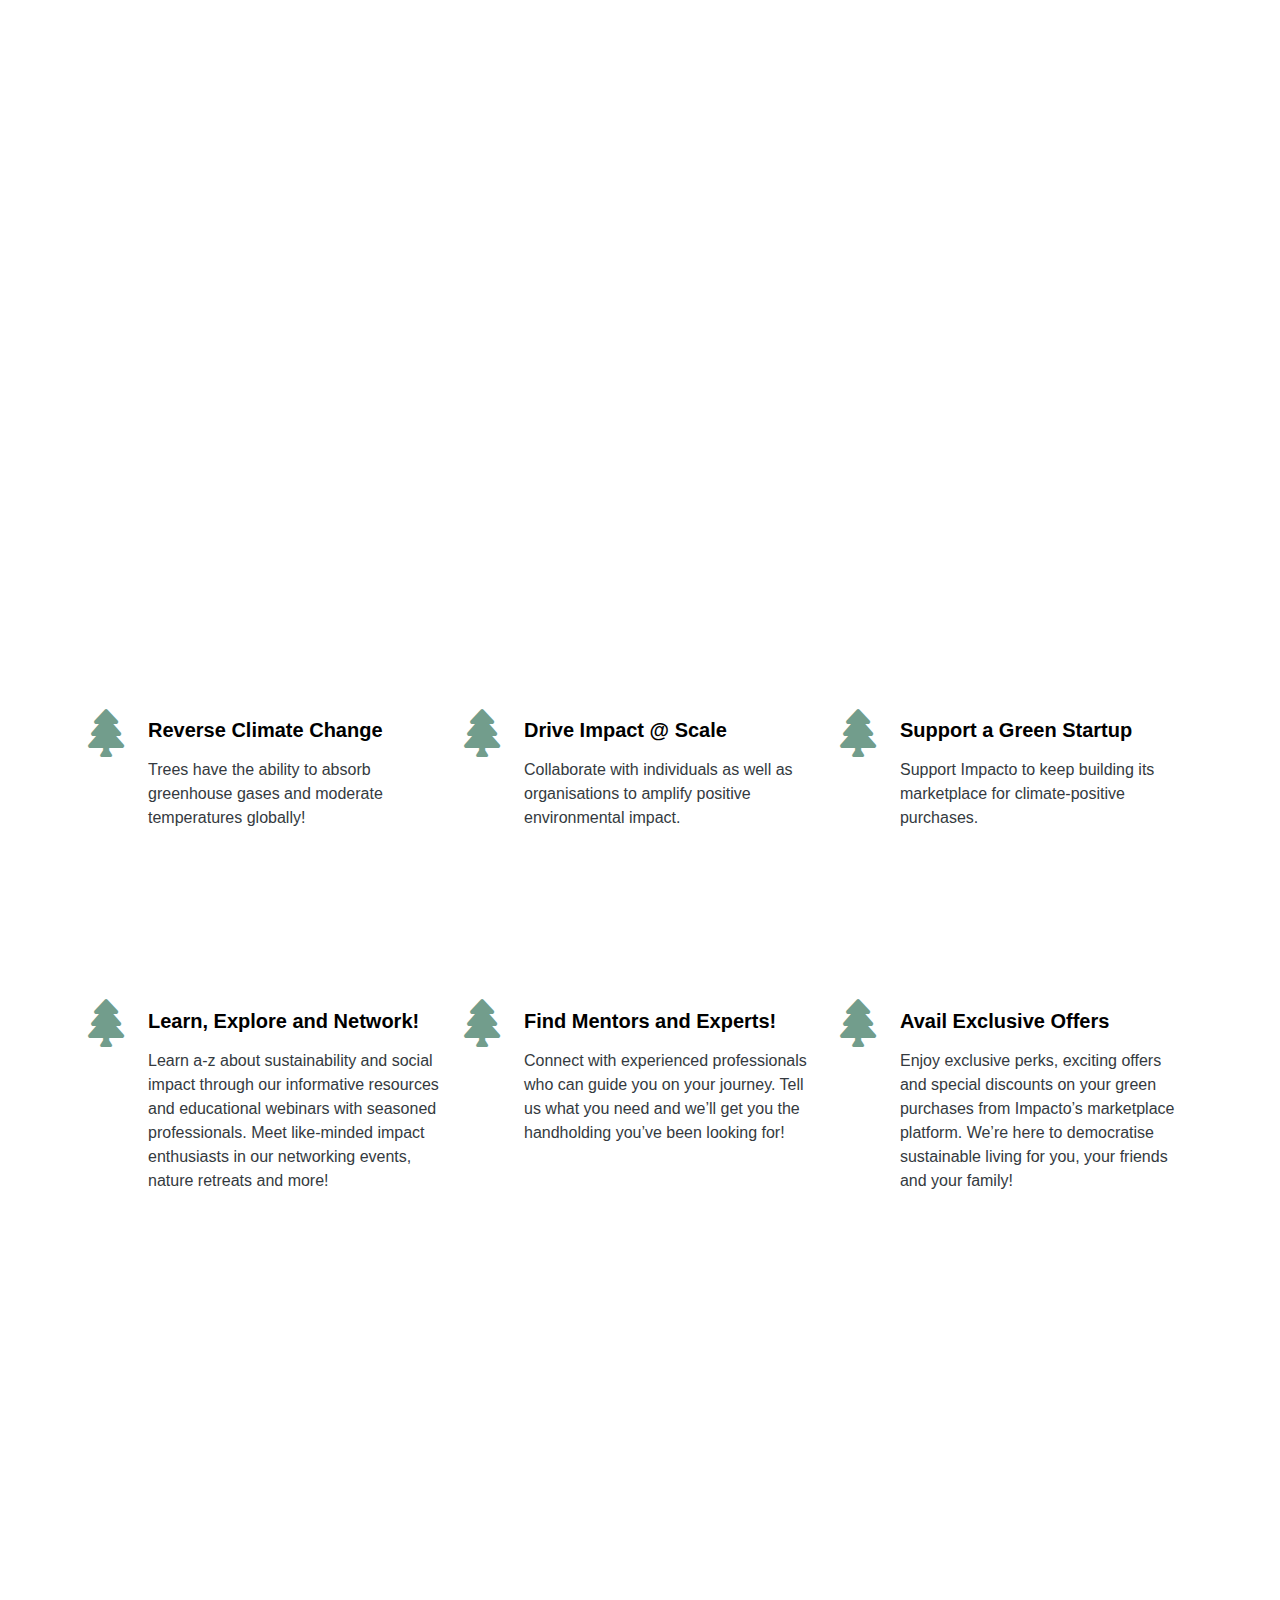
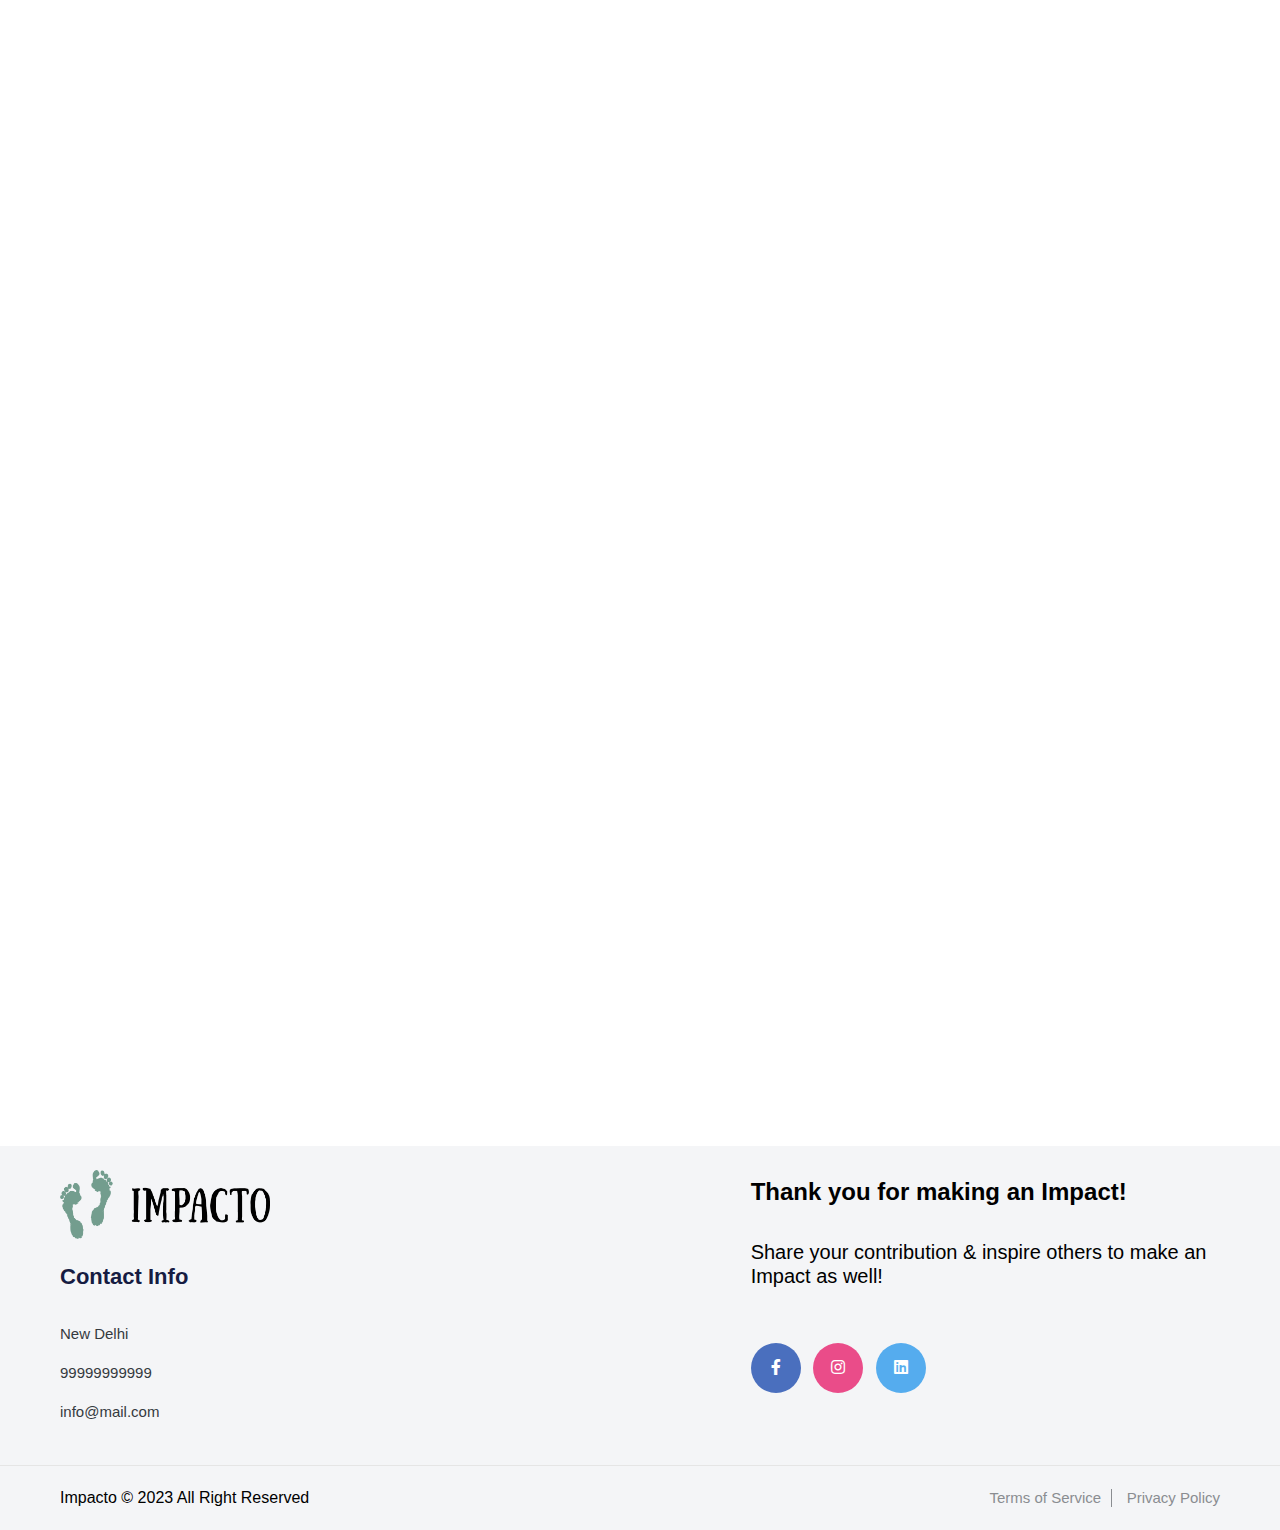
==== commit e976d18e: "fixed" ====
--- a/index.html
+++ b/index.html
@@ -76,7 +76,7 @@
       <!-- Navbar & Hero End -->
       <!-- <div class="parallax"><h1 style="color: #fff;">We Love Trees</h1></div> -->
       <!-- About Start -->
-      <div class="container-xxl py-5" id="about">
+      <div class="container-xxl py-5 reduceTop" id="about">
         <div class="container py-5 px-lg-5">
           <div class="row g-5 align-items-center">
             <h5 class="text-primary-gradient fw-medium">
@@ -86,7 +86,7 @@
               <b> Did you know?</b>
             </h5>
             <!-- <h1 class="mb-4">Did you know?</h1> -->
-            <h3 class="mb-4" style="text-align: justify;">Each of us generates about 6 tons of carbon emissions every single year!</h3>
+            <h3 style="text-align: justify; margin-bottom: -0.5rem;">Each of us generates about 6 tons of carbon emissions every single year!</h3>
           </div>
         </div>
       </div>
@@ -300,7 +300,7 @@
                               <span>Pricing</span>INR 750
                             </div>
                             <div class="d-flex justify-content-between mb-3">
-                            <form><script src="https://cdn.razorpay.com/static/widget/subscription-button.js" data-subscription_button_id="pl_LRtwhnPUdk0NiF" data-button_theme="brand-color" async> </script> </form></div>
+                            <form style="width:100px;"><script src="https://cdn.razorpay.com/static/widget/subscription-button.js" data-subscription_button_id="pl_LRtwhnPUdk0NiF" data-button_theme="brand-color" async> </script> </form></div>
                           </div>
                         </div>
                       </div>
@@ -491,7 +491,7 @@
                             </li>
                             <li class="twitter">
                               <a href="#">
-                                <span class="fab fa-twitter"></span>
+                                <span class="fab fa-linkedin"></span>
                               </a>
                             </li>
                           </ul>
--- a/css/style.css
+++ b/css/style.css
@@ -186,12 +186,12 @@
 }
 
 .navbar-light .navbar-brand img {
-    max-height: 65px;
+    max-height: 75px;
     transition: .5s;
 }
 
 .sticky-top.navbar-light .navbar-brand img {
-    max-height: 65px;
+    max-height: 70px;
 }
 
 @media (max-width: 991.98px) {
@@ -644,7 +644,7 @@
   background-image: linear-gradient(rgba(0,0,0,.4), rgba(0,0,0,.4)), url("../img/ngtv.png");
 }
 .p-5 {
-  background-image: linear-gradient(rgba(0,0,0,.4), rgba(0,0,0,.4)), url("../img/pstv.png");
+  background-image: linear-gradient(rgba(0,0,0,.4), rgba(0,0,0,.4)), url("../img/Images/team-g48eff657c_1920.jpg");
 }
 
 .fak.fa-tree-change-climate:before,
@@ -1156,6 +1156,14 @@
         min-height: 90vh;
     }
 }
+.reduceTop{
+    margin-top: -180px;
+}
+@media (max-width: 768px) {
+    .reduceTop {
+        margin-top: 0px;
+    }
+}
 *,
 *::before,
 *::after {
@@ -1533,7 +1541,13 @@
 
 .section {
   margin: 0 auto;
+  margin-top: 20px;
   /*padding: 5rem 0 2rem;*/
+}
+@media (max-width: 768px) {
+    .section {
+       margin-top: -30px;
+    }
 }
 
 .container {
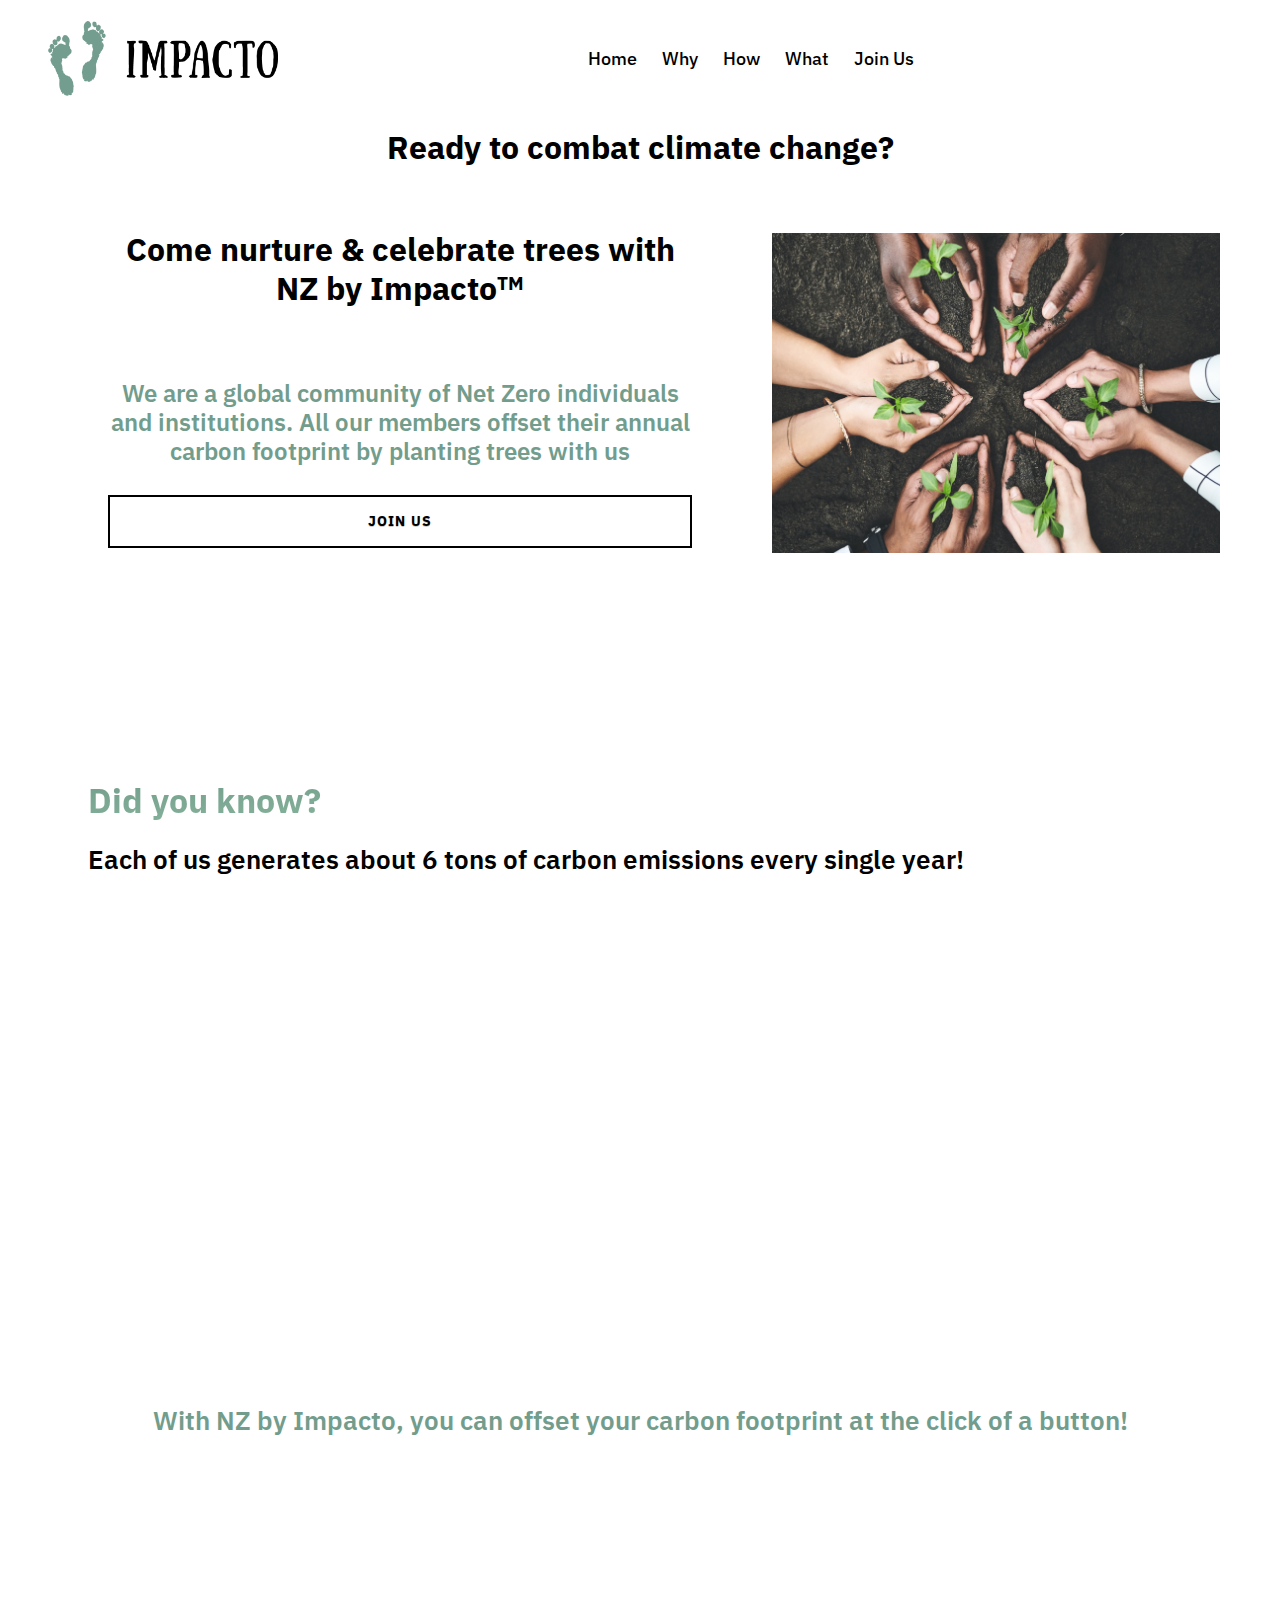
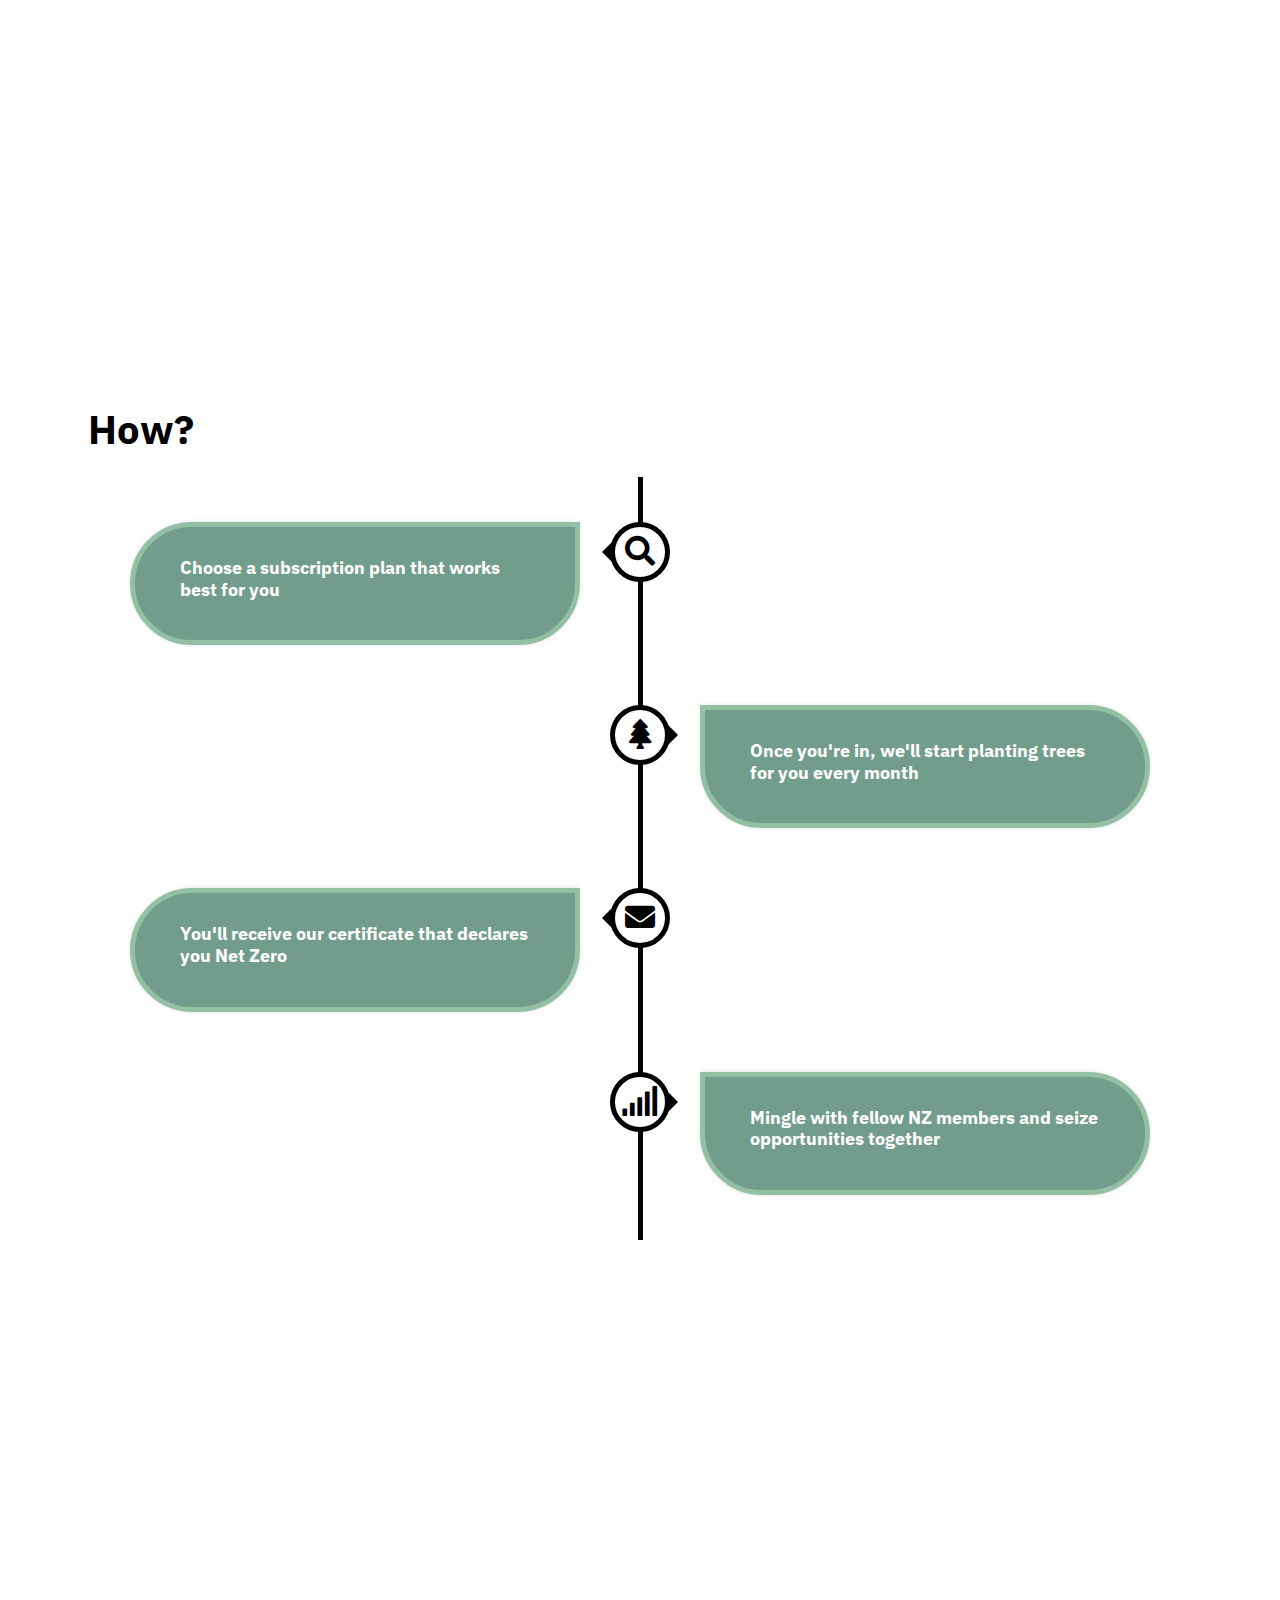
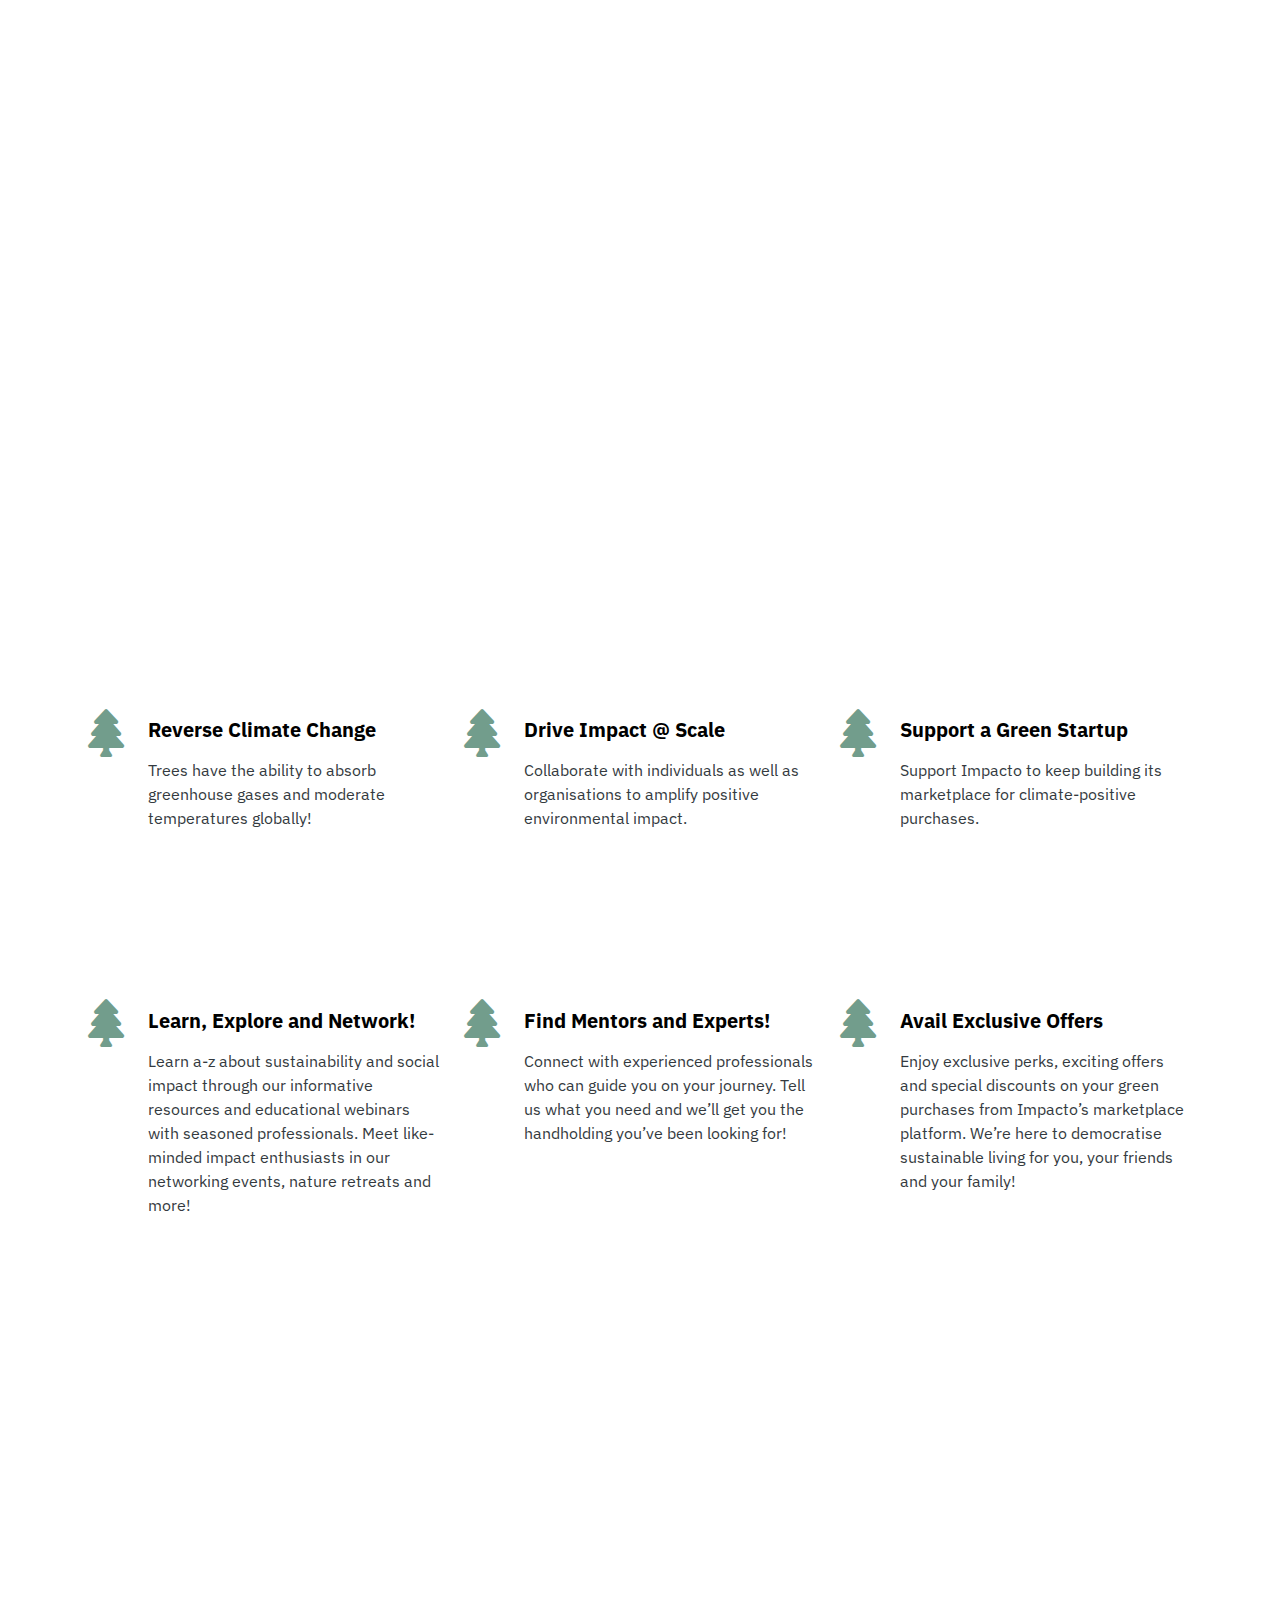
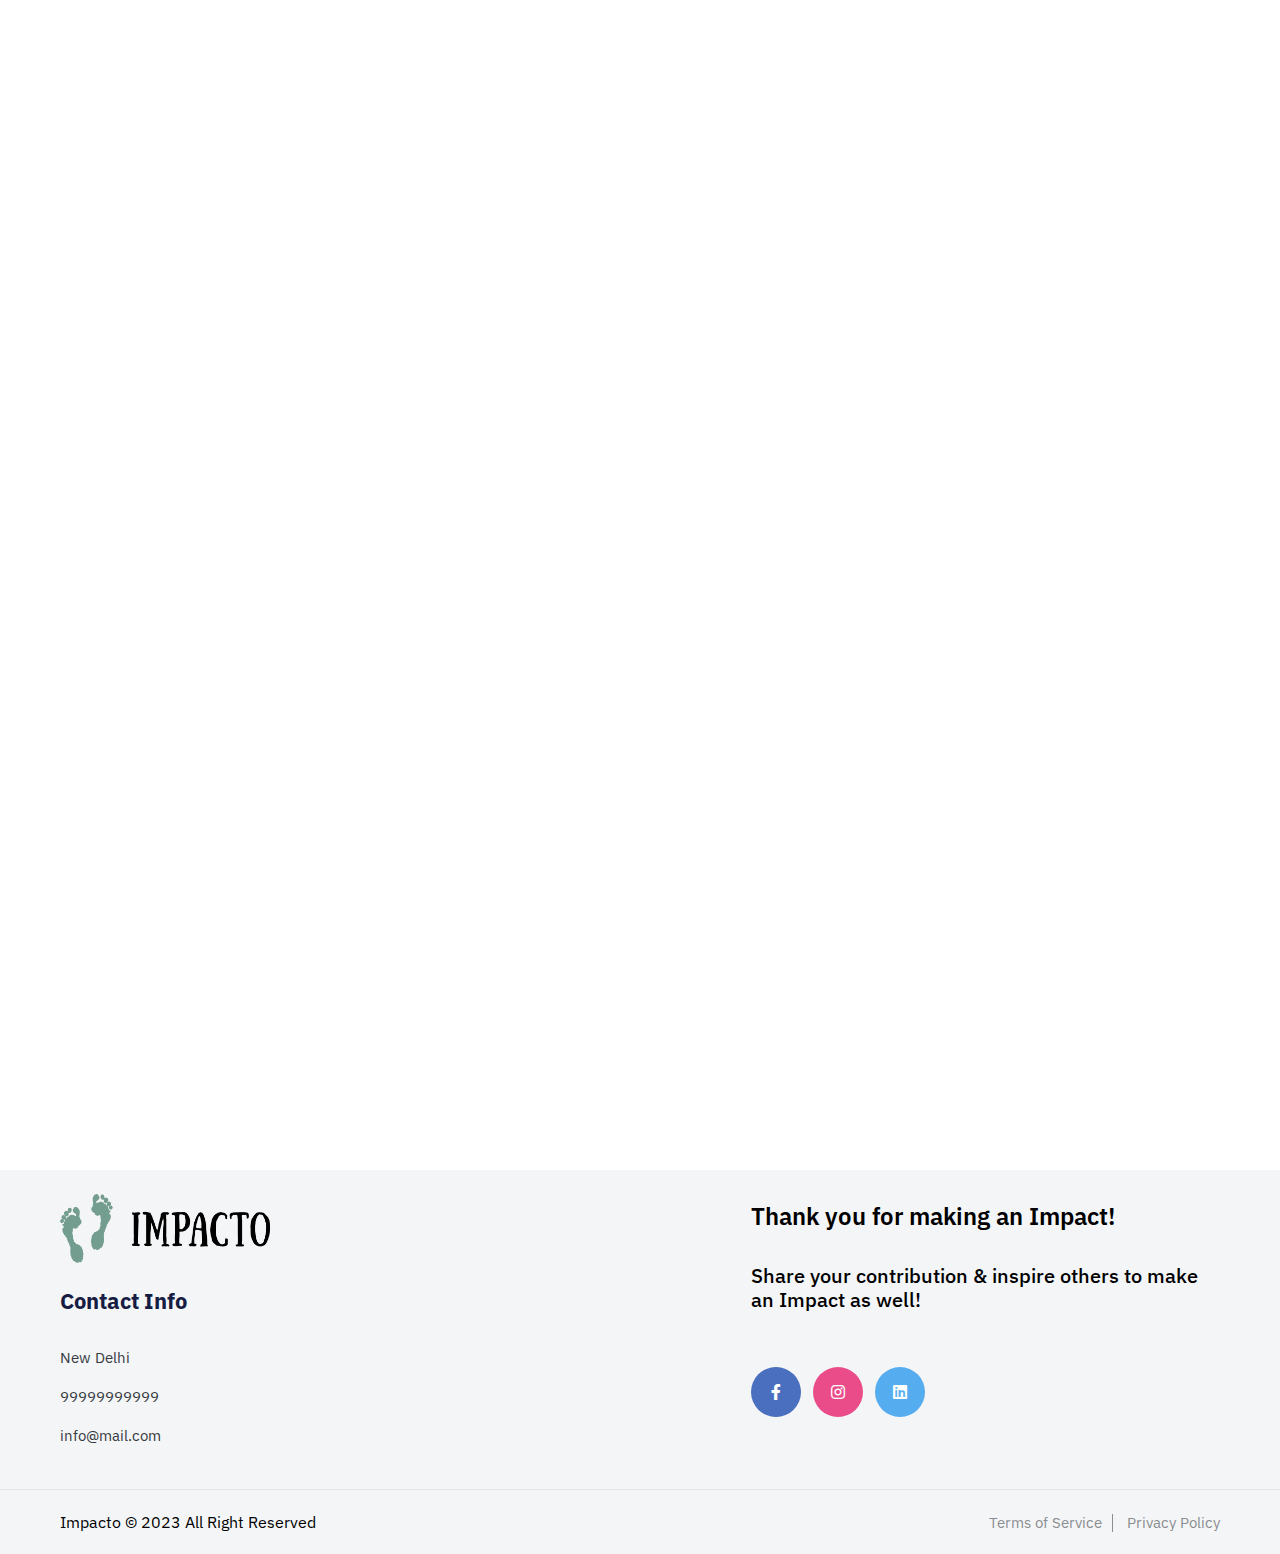
==== commit b0c4f4e5: "font updated" ====
--- a/index.html
+++ b/index.html
@@ -8,7 +8,7 @@
     <meta content="" name="description">
     <!-- Favicon -->
     <link href="img/LOGO_FINAL/IMPACTO_LOGO_FINAL-03.png" rel="icon">
-    <!-- <link href="https://fonts.cdnfonts.com/css/sunday" rel="stylesheet"> -->
+    
     <!-- <link href="https://www.dafontfree.net/embed/c3VuZGF5LXJlZ3VsYXImZGF0YS81MS9zLzIxOTYzL1N1bmRheS1SZWd1bGFyLm90Zg" rel="stylesheet" type="text/css"/> -->
     <!-- Icon Font Stylesheet -->
     <link href="https://cdnjs.cloudflare.com/ajax/libs/font-awesome/5.10.0/css/all.min.css" rel="stylesheet">
@@ -16,10 +16,12 @@
     <!-- Libraries Stylesheet -->
     <link href="lib/animate/animate.min.css" rel="stylesheet">
     <link href="lib/owlcarousel/assets/owl.carousel.min.css" rel="stylesheet">
+    <link href="https://fonts.googleapis.com/css?family=Open+Sans:300,300italic,400,400italic,600,600italic,700,700italic,800,800italic%7CMontserrat:100,100italic,200,200italic,300,300italic,400,400italic,500,500italic,600,600italic,700,700italic,800,800italic,900,900italic%7CIBM+Plex+Sans:200,300,regular,500,600,700%7CIBM+Plex+Sans+Condensed:300,regular,500" rel="stylesheet" media="all">
     <!-- Customized Bootstrap Stylesheet -->
     <link href="css/bootstrap.min.css" rel="stylesheet">
     <!-- Template Stylesheet -->
     <link href="css/style.css" rel="stylesheet">
+
   </head>
   <body data-bs-spy="scroll" data-bs-target=".navbar" data-bs-offset="51">
     <div class="container-xxl bg-brn p-0">
@@ -299,8 +301,8 @@
                             <div class="d-flex justify-content-between mb-3">
                               <span>Pricing</span>INR 750
                             </div>
-                            <div class="d-flex justify-content-between mb-3">
-                            <form style="width:100px;"><script src="https://cdn.razorpay.com/static/widget/subscription-button.js" data-subscription_button_id="pl_LRtwhnPUdk0NiF" data-button_theme="brand-color" async> </script> </form></div>
+                            <div class="d-flex justify-content-between mb-3" >
+                            <form style="min-width:100px !important;"><script src="https://cdn.razorpay.com/static/widget/subscription-button.js" data-subscription_button_id="pl_LRtwhnPUdk0NiF" data-button_theme="brand-color" async> </script> </form></div>
                           </div>
                         </div>
                       </div>
--- a/css/style.css
+++ b/css/style.css
@@ -1,4 +1,4 @@
-@import url('https://fonts.cdnfonts.com/css/georgia');
+/*@import url('https://fonts.cdnfonts.com/css/georgia');*/
 /********** Template CSS **********/
 :root {
     --primary: #729D8C;
@@ -150,7 +150,7 @@
     position: relative;
     margin-right: 25px;
     padding: 45px 0;
-    font-family: 'Georgia', sans-serif; 
+    font-family: IBM Plex Sans,sans-serif; 
     font-size: 18px;
     font-weight: 500;
     color: #000 !important;
@@ -467,7 +467,7 @@
 .footer .btn.btn-link::before {
     position: relative;
     content: "\f105";
-    font-family: 'Georgia', sans-serif;
+    font-family: IBM Plex Sans,sans-serif;
     font-weight: 900;
     margin-right: 10px;
 }
@@ -969,7 +969,7 @@
     top:0px;
     color:#8a8d91;
     font-weight:800;
-    font-family: 'Georgia', sans-serif;
+    font-family: IBM Plex Sans,sans-serif;
 }
 
 /*Gallery Widget*/
@@ -1175,7 +1175,7 @@
  html { overflow-x:hidden; }
 body {
   margin: 0;
-  font-family: 'Georgia', sans-serif; !important;
+  font-family: IBM Plex Sans,sans-serif; !important;
   background: #ffffff;
   max-width: 100%;
   overflow-x: hidden;
